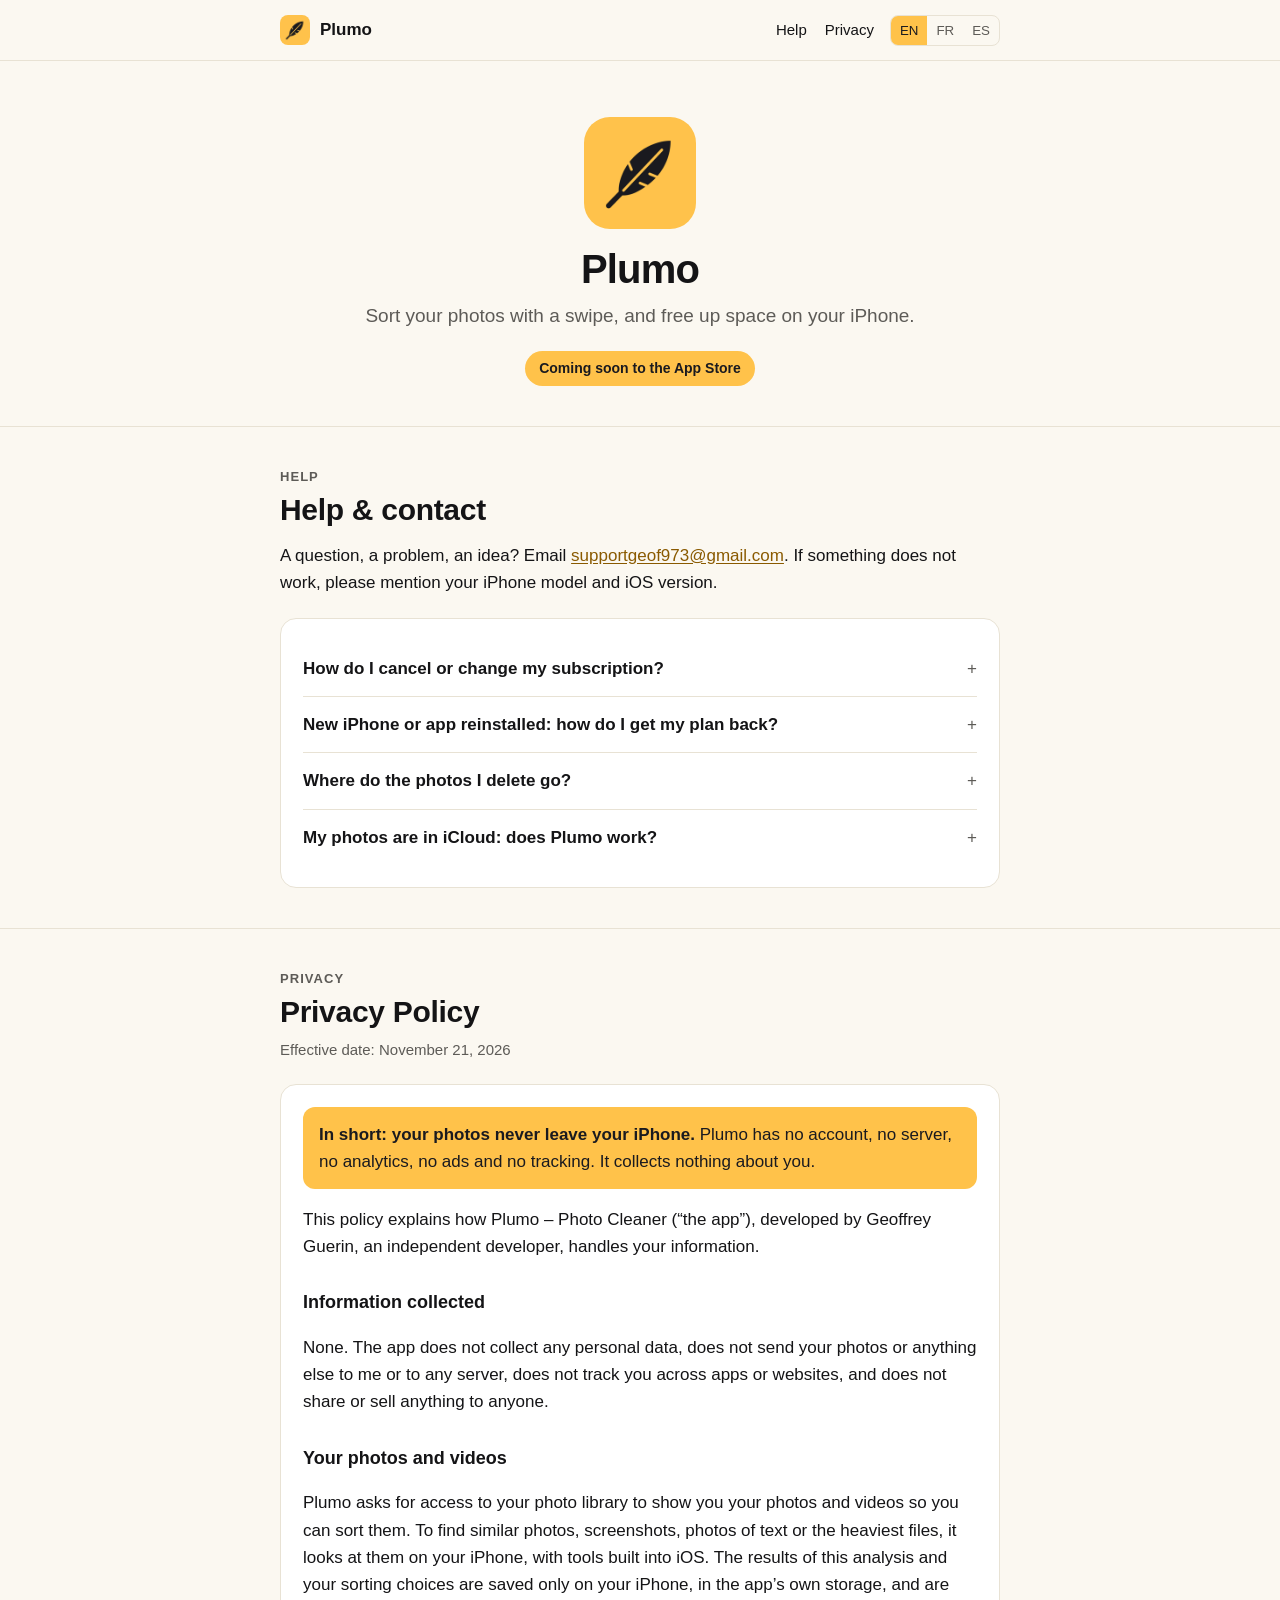
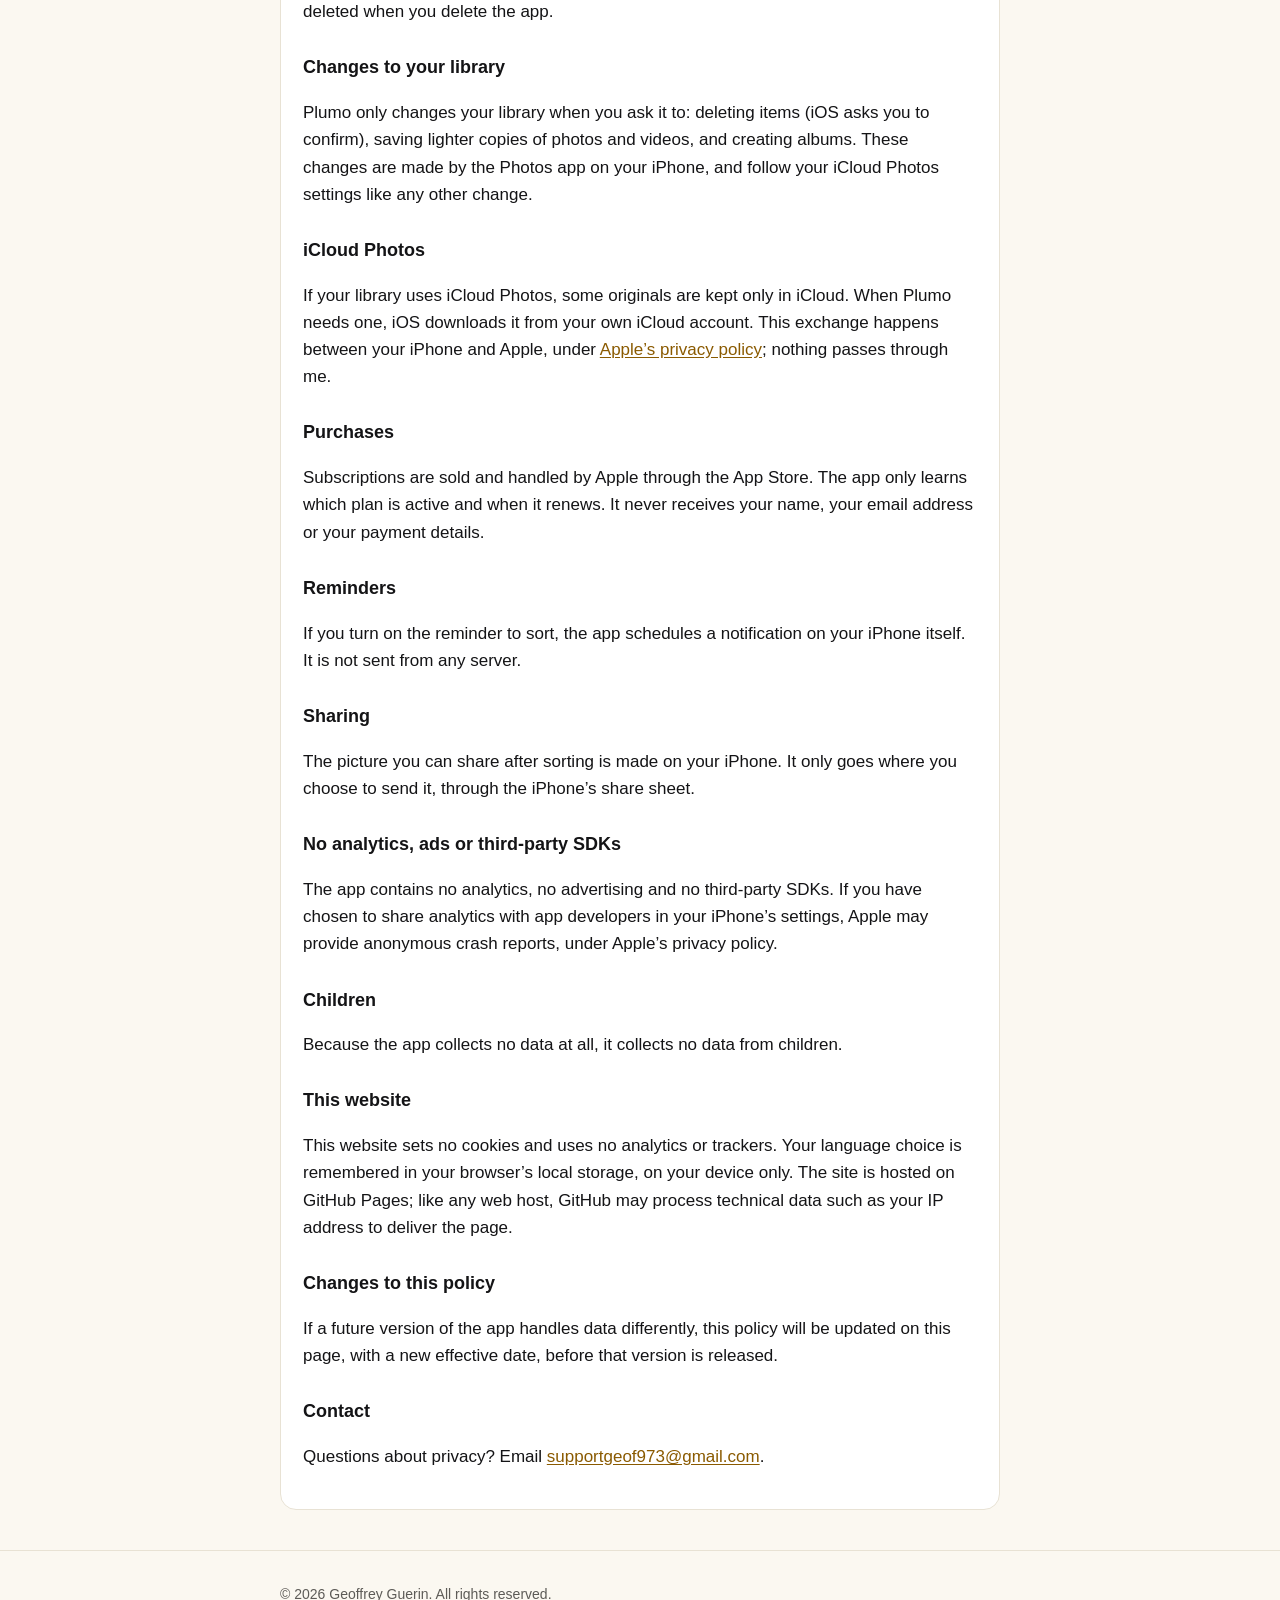
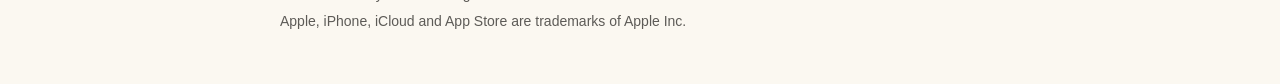
==== index.html @ 25446e4f "Plumo site: help, contact and privacy policy (EN/FR/ES) Co-Authored-By: Claude Opus 5.5 <noreply@ant" ====
<!doctype html>
<html lang="en" data-lang="en">
<head>
  <meta charset="utf-8">
  <meta name="viewport" content="width=device-width, initial-scale=1, viewport-fit=cover">
  <script>
    /* Pick the language before first paint: ?lang= > saved choice > browser language. */
    (function () {
      var d = document.documentElement, l = null, ok = { en: 1, fr: 1, es: 1 };
      try { l = new URLSearchParams(location.search).get('lang'); } catch (e) {}
      if (!ok[l]) { try { l = localStorage.getItem('plumo-lang'); } catch (e) {} }
      if (!ok[l]) {
        var n = ((navigator.languages && navigator.languages[0]) || navigator.language || 'en').toLowerCase().slice(0, 2);
        l = ok[n] ? n : 'en';
      }
      d.setAttribute('data-lang', l);
      d.lang = l;
    })();
  </script>
  <title>Plumo – Photo Cleaner</title>
  <meta name="description" content="Sort your photos with a swipe and free up space on your iPhone. Help, contact and privacy policy for Plumo.">
  <meta name="color-scheme" content="light dark">
  <meta name="theme-color" content="#fbf8f1" media="(prefers-color-scheme: light)">
  <meta name="theme-color" content="#141416" media="(prefers-color-scheme: dark)">
  <link rel="canonical" href="https://geofffreyyy.github.io/plumo-site/">

  <meta property="og:type" content="website">
  <meta property="og:site_name" content="Plumo – Photo Cleaner">
  <meta property="og:title" content="Plumo – Photo Cleaner">
  <meta property="og:description" content="Sort your photos with a swipe and free up space on your iPhone.">
  <meta property="og:url" content="https://geofffreyyy.github.io/plumo-site/">
  <meta property="og:image" content="https://geofffreyyy.github.io/plumo-site/assets/icon-512.png">
  <meta property="og:image:width" content="512">
  <meta property="og:image:height" content="512">
  <meta property="og:image:alt" content="Plumo app icon">
  <meta name="twitter:card" content="summary">

  <link rel="icon" type="image/png" sizes="32x32" href="assets/favicon-32.png">
  <link rel="icon" type="image/png" sizes="64x64" href="assets/favicon-64.png">
  <link rel="apple-touch-icon" href="assets/apple-touch-icon.png">

  <style>
    :root {
      --bg: #fbf8f1;
      --card: #ffffff;
      --ink: #141416;
      --muted: #5d5b57;
      --line: #e8e2d4;
      --accent: #ffc24a;
      --on-accent: #1a1a1f;
      --link: #8a5a00;
      color-scheme: light;
    }
    @media (prefers-color-scheme: dark) {
      :root {
        --bg: #141416;
        --card: #1e1e21;
        --ink: #f3f1ec;
        --muted: #a9a69f;
        --line: #2e2e32;
        --link: #ffc24a;
        color-scheme: dark;
      }
    }

    /* Only the chosen language is shown. */
    html[data-lang="en"] body [lang]:not([lang="en"]),
    html[data-lang="fr"] body [lang]:not([lang="fr"]),
    html[data-lang="es"] body [lang]:not([lang="es"]) { display: none !important; }

    * { box-sizing: border-box; }
    html { scroll-behavior: smooth; -webkit-text-size-adjust: 100%; }
    @media (prefers-reduced-motion: reduce) { html { scroll-behavior: auto; } }
    body {
      margin: 0;
      background: var(--bg);
      color: var(--ink);
      font: 17px/1.6 -apple-system, BlinkMacSystemFont, "SF Pro Text", "Helvetica Neue", Arial, sans-serif;
    }
    a { color: var(--link); text-underline-offset: 2px; }
    .wrap { max-width: 760px; margin: 0 auto; padding: 0 20px; }

    .skip { position: absolute; left: -999px; }
    .skip:focus { left: 16px; top: 12px; background: var(--card); padding: 8px 12px; border-radius: 8px; z-index: 10; }

    header.top { position: sticky; top: 0; z-index: 5; background: var(--bg); border-bottom: 1px solid var(--line); }
    .bar { display: flex; align-items: center; gap: 16px; height: 60px; }
    .brand { display: flex; align-items: center; gap: 10px; font-weight: 700; color: var(--ink); text-decoration: none; }
    .brand img { border-radius: 8px; }
    nav.links { display: flex; gap: 18px; margin-left: auto; }
    nav.links a { color: var(--ink); text-decoration: none; font-size: 15px; }
    nav.links a:hover { text-decoration: underline; }
    .langs { display: flex; border: 1px solid var(--line); border-radius: 8px; overflow: hidden; }
    .langs button {
      font: 600 13px/1 inherit; font-family: inherit; color: var(--muted); background: none;
      border: 0; padding: 7px 9px; cursor: pointer;
    }
    .langs button[aria-pressed="true"] { background: var(--accent); color: var(--on-accent); }
    @media (max-width: 520px) { nav.links { display: none; } .langs { margin-left: auto; } }

    .hero { padding: 56px 0 40px; text-align: center; }
    .hero img { border-radius: 26px; display: block; margin: 0 auto 18px; }
    .hero h1 { font-size: 40px; line-height: 1.1; margin: 0 0 10px; letter-spacing: -0.02em; }
    .hero p { color: var(--muted); font-size: 19px; margin: 0 auto 20px; max-width: 30em; }
    .chip {
      display: inline-block; font-size: 14px; font-weight: 600;
      background: var(--accent); color: var(--on-accent); border-radius: 999px; padding: 6px 14px;
    }

    section { padding: 40px 0; border-top: 1px solid var(--line); scroll-margin-top: 60px; }
    .eyebrow { text-transform: uppercase; letter-spacing: 0.08em; font-size: 13px; font-weight: 700; color: var(--muted); margin: 0 0 4px; }
    h2 { font-size: 30px; line-height: 1.2; margin: 0 0 14px; letter-spacing: -0.01em; }
    h3 { font-size: 18px; margin: 28px 0 6px; }
    .date { color: var(--muted); font-size: 15px; margin: -6px 0 22px; }

    .card { background: var(--card); border: 1px solid var(--line); border-radius: 16px; padding: 22px; }
    .short { background: var(--accent); color: var(--on-accent); border-radius: 12px; padding: 14px 16px; margin-bottom: 8px; }
    .short p { margin: 0; }

    details { border-bottom: 1px solid var(--line); }
    details:last-of-type { border-bottom: 0; }
    summary { cursor: pointer; font-weight: 600; padding: 14px 0; list-style: none; display: flex; gap: 12px; }
    summary::-webkit-details-marker { display: none; }
    summary::after { content: "+"; margin-left: auto; color: var(--muted); font-weight: 400; }
    details[open] summary::after { content: "–"; }
    details > p { margin: 0 0 16px; }
    .contact { margin: 0 0 22px; }

    footer { border-top: 1px solid var(--line); padding: 28px 0 48px; color: var(--muted); font-size: 14px; }
    footer p { margin: 4px 0; }
  </style>
</head>
<body id="top">
  <a class="skip" href="#main"><span lang="en">Skip to content</span><span lang="fr">Aller au contenu</span><span lang="es">Ir al contenido</span></a>

  <header class="top">
    <div class="wrap bar">
      <a class="brand" href="#top"><img src="assets/icon-256.png" alt="" width="30" height="30"><span>Plumo</span></a>
      <nav class="links" aria-label="Sections">
        <a href="#support"><span lang="en">Help</span><span lang="fr">Aide</span><span lang="es">Ayuda</span></a>
        <a href="#privacy"><span lang="en">Privacy</span><span lang="fr">Confidentialité</span><span lang="es">Privacidad</span></a>
      </nav>
      <div class="langs" role="group" aria-label="Language">
        <button type="button" data-set-lang="en" aria-pressed="false">EN</button>
        <button type="button" data-set-lang="fr" aria-pressed="false">FR</button>
        <button type="button" data-set-lang="es" aria-pressed="false">ES</button>
      </div>
    </div>
  </header>

  <main id="main">
    <div class="wrap hero">
      <img src="assets/icon-256.png" alt="" width="112" height="112">
      <h1>Plumo</h1>
      <p lang="en">Sort your photos with a swipe, and free up space on your iPhone.</p>
      <p lang="fr">Triez vos photos d’un geste et faites de la place sur votre iPhone.</p>
      <p lang="es">Ordena tus fotos deslizando y libera espacio en tu iPhone.</p>
      <span class="chip"><span lang="en">Coming soon to the App Store</span><span lang="fr">Bientôt sur l’App Store</span><span lang="es">Próximamente en el App Store</span></span>
    </div>

    <!-- ============ HELP ============ -->
    <section id="support" aria-labelledby="support-title">
      <div class="wrap">
        <p class="eyebrow"><span lang="en">Help</span><span lang="fr">Aide</span><span lang="es">Ayuda</span></p>
        <h2 id="support-title"><span lang="en">Help &amp; contact</span><span lang="fr">Aide et contact</span><span lang="es">Ayuda y contacto</span></h2>
        <p class="contact" lang="en">A question, a problem, an idea? Email <a href="mailto:supportgeof973@gmail.com">supportgeof973@gmail.com</a>. If something does not work, please mention your iPhone model and iOS version.</p>
        <p class="contact" lang="fr">Une question, un problème, une idée&nbsp;? Écrivez à <a href="mailto:supportgeof973@gmail.com">supportgeof973@gmail.com</a>. Si quelque chose ne marche pas, précisez votre modèle d’iPhone et votre version d’iOS.</p>
        <p class="contact" lang="es">¿Una pregunta, un problema, una idea? Escribe a <a href="mailto:supportgeof973@gmail.com">supportgeof973@gmail.com</a>. Si algo no funciona, indica tu modelo de iPhone y tu versión de iOS.</p>

        <div class="card">
          <details>
            <summary><span lang="en">How do I cancel or change my subscription?</span><span lang="fr">Comment résilier ou changer mon abonnement&nbsp;?</span><span lang="es">¿Cómo cancelo o cambio mi suscripción?</span></summary>
            <p lang="en">In Plumo, open Settings › My subscription › Manage my subscription. You can also go to your iPhone’s Settings › your name › Subscriptions. Subscriptions are handled by Apple: cancelling stops the next renewal, and you keep your plan until the end of the period already paid.</p>
            <p lang="fr">Dans Plumo, ouvrez Réglages › Mon abonnement › Gérer mon abonnement. Vous pouvez aussi passer par les Réglages de l’iPhone › votre nom › Abonnements. Les abonnements sont gérés par Apple&nbsp;: résilier arrête le prochain renouvellement, et vous gardez votre formule jusqu’à la fin de la période déjà payée.</p>
            <p lang="es">En Plumo, abre Ajustes › Mi suscripción › Gestionar mi suscripción. También puedes ir a Ajustes del iPhone › tu nombre › Suscripciones. Las suscripciones las gestiona Apple: al cancelar se detiene la próxima renovación y conservas tu plan hasta el final del periodo ya pagado.</p>
          </details>
          <details>
            <summary><span lang="en">New iPhone or app reinstalled: how do I get my plan back?</span><span lang="fr">Nouvel iPhone ou app réinstallée&nbsp;: comment retrouver ma formule&nbsp;?</span><span lang="es">iPhone nuevo o app reinstalada: ¿cómo recupero mi plan?</span></summary>
            <p lang="en">It normally comes back by itself. If it does not, open Settings › See the plans and tap Restore purchases at the bottom of the screen, signed in with the same Apple Account as for the purchase.</p>
            <p lang="fr">Elle revient normalement toute seule. Sinon, ouvrez Réglages › Voir les formules et touchez Restaurer mes achats en bas de l’écran, avec le même compte Apple que pour l’achat.</p>
            <p lang="es">Normalmente vuelve sola. Si no, abre Ajustes › Ver los planes y toca Restaurar mis compras al final de la pantalla, con la misma cuenta de Apple que usaste para la compra.</p>
          </details>
          <details>
            <summary><span lang="en">Where do the photos I delete go?</span><span lang="fr">Où vont les photos que je supprime&nbsp;?</span><span lang="es">¿Adónde van las fotos que elimino?</span></summary>
            <p lang="en">Plumo deletes through the Photos app, and iOS asks you to confirm each time. What you delete stays 30 days in “Recently Deleted” in the Photos app, where you can still recover it. The space is freed once that folder is emptied.</p>
            <p lang="fr">Plumo supprime en passant par l’app Photos, et iOS vous demande de confirmer à chaque fois. Ce que vous supprimez reste 30 jours dans «&nbsp;Supprimés récemment&nbsp;» de l’app Photos, où vous pouvez encore le récupérer. La place est rendue quand ce dossier est vidé.</p>
            <p lang="es">Plumo elimina a través de la app Fotos, e iOS te pide confirmación cada vez. Lo que eliminas permanece 30 días en «Eliminado recientemente» de la app Fotos, donde aún puedes recuperarlo. El espacio se libera cuando se vacía esa carpeta.</p>
          </details>
          <details>
            <summary><span lang="en">My photos are in iCloud: does Plumo work?</span><span lang="fr">Mes photos sont dans iCloud&nbsp;: Plumo fonctionne-t-il&nbsp;?</span><span lang="es">Mis fotos están en iCloud: ¿funciona Plumo?</span></summary>
            <p lang="en">Yes. A photo or video kept only in iCloud is downloaded from your iCloud account when Plumo needs it, for example to show it full size or to save a lighter copy. To also find photos of text among them, turn on Settings › Analyze iCloud photos: Plumo then downloads a preview of each one, on Wi‑Fi.</p>
            <p lang="fr">Oui. Une photo ou une vidéo gardée seulement dans iCloud est téléchargée depuis votre compte iCloud quand Plumo en a besoin, par exemple pour l’afficher en grand ou pour en enregistrer une copie plus légère. Pour trouver aussi les photos de texte parmi elles, activez Réglages › Analyser les photos iCloud&nbsp;: Plumo télécharge alors un aperçu de chacune, en Wi‑Fi.</p>
            <p lang="es">Sí. Una foto o un vídeo guardado solo en iCloud se descarga de tu cuenta de iCloud cuando Plumo lo necesita, por ejemplo para verlo en grande o para guardar una copia más ligera. Para encontrar también las fotos de texto entre ellas, activa Ajustes › Analizar las fotos de iCloud: Plumo descarga entonces una vista previa de cada una, con Wi‑Fi.</p>
          </details>
        </div>
      </div>
    </section>

    <!-- ============ PRIVACY ============ -->
    <section id="privacy" aria-labelledby="privacy-title">
      <div class="wrap">
        <p class="eyebrow"><span lang="en">Privacy</span><span lang="fr">Confidentialité</span><span lang="es">Privacidad</span></p>
        <h2 id="privacy-title"><span lang="en">Privacy Policy</span><span lang="fr">Politique de confidentialité</span><span lang="es">Política de privacidad</span></h2>
        <p class="date"><span lang="en">Effective date: November 21, 2026</span><span lang="fr">En vigueur au 21&nbsp;novembre 2026</span><span lang="es">En vigor desde el 21 de noviembre de 2026</span></p>

        <article class="card">
          <div class="short">
            <p lang="en"><strong>In short: your photos never leave your iPhone.</strong> Plumo has no account, no server, no analytics, no ads and no tracking. It collects nothing about you.</p>
            <p lang="fr"><strong>En bref&nbsp;: vos photos ne quittent jamais votre iPhone.</strong> Plumo n’a ni compte, ni serveur, ni mesure d’audience, ni pub, ni pistage. Il ne collecte rien sur vous.</p>
            <p lang="es"><strong>En resumen: tus fotos nunca salen de tu iPhone.</strong> Plumo no tiene cuenta, ni servidor, ni analíticas, ni anuncios, ni seguimiento. No recopila nada sobre ti.</p>
          </div>

          <p lang="en">This policy explains how Plumo – Photo Cleaner (“the app”), developed by Geoffrey Guerin, an independent developer, handles your information.</p>
          <p lang="fr">Cette politique explique comment Plumo – Photo Cleaner («&nbsp;l’app&nbsp;»), développée par Geoffrey Guerin, développeur indépendant, traite vos informations.</p>
          <p lang="es">Esta política explica cómo Plumo – Photo Cleaner («la app»), desarrollada por Geoffrey Guerin, desarrollador independiente, trata tu información.</p>

          <h3><span lang="en">Information collected</span><span lang="fr">Données collectées</span><span lang="es">Datos recopilados</span></h3>
          <p lang="en">None. The app does not collect any personal data, does not send your photos or anything else to me or to any server, does not track you across apps or websites, and does not share or sell anything to anyone.</p>
          <p lang="fr">Aucune. L’app ne collecte aucune donnée personnelle, n’envoie ni vos photos ni rien d’autre, ni à moi ni à aucun serveur, ne vous suit pas d’une app ou d’un site à l’autre, et ne partage ni ne vend quoi que ce soit à qui que ce soit.</p>
          <p lang="es">Ninguno. La app no recopila ningún dato personal, no envía tus fotos ni nada más, ni a mí ni a ningún servidor, no te sigue de una app o un sitio web a otro, y no comparte ni vende nada a nadie.</p>

          <h3><span lang="en">Your photos and videos</span><span lang="fr">Vos photos et vidéos</span><span lang="es">Tus fotos y vídeos</span></h3>
          <p lang="en">Plumo asks for access to your photo library to show you your photos and videos so you can sort them. To find similar photos, screenshots, photos of text or the heaviest files, it looks at them on your iPhone, with tools built into iOS. The results of this analysis and your sorting choices are saved only on your iPhone, in the app’s own storage, and are deleted when you delete the app.</p>
          <p lang="fr">Plumo demande l’accès à votre photothèque pour vous montrer vos photos et vidéos et vous laisser les trier. Pour trouver les photos similaires, les captures d’écran, les photos de texte ou les fichiers les plus lourds, il les examine sur votre iPhone, avec des outils intégrés à iOS. Les résultats de cette analyse et vos choix de tri sont enregistrés uniquement sur votre iPhone, dans le stockage propre à l’app, et sont effacés quand vous supprimez l’app.</p>
          <p lang="es">Plumo pide acceso a tu fototeca para mostrarte tus fotos y vídeos y que puedas ordenarlos. Para encontrar fotos parecidas, capturas de pantalla, fotos de texto o los archivos más pesados, las examina en tu iPhone, con herramientas integradas en iOS. Los resultados de este análisis y tus decisiones de orden se guardan solo en tu iPhone, en el almacenamiento propio de la app, y se borran cuando eliminas la app.</p>

          <h3><span lang="en">Changes to your library</span><span lang="fr">Modifications de votre photothèque</span><span lang="es">Cambios en tu fototeca</span></h3>
          <p lang="en">Plumo only changes your library when you ask it to: deleting items (iOS asks you to confirm), saving lighter copies of photos and videos, and creating albums. These changes are made by the Photos app on your iPhone, and follow your iCloud Photos settings like any other change.</p>
          <p lang="fr">Plumo ne modifie votre photothèque que lorsque vous le lui demandez&nbsp;: supprimer des éléments (iOS vous demande de confirmer), enregistrer des copies plus légères de photos et de vidéos, créer des albums. Ces modifications sont faites par l’app Photos de votre iPhone et suivent vos réglages Photos iCloud, comme toute autre modification.</p>
          <p lang="es">Plumo solo cambia tu fototeca cuando se lo pides: eliminar elementos (iOS te pide confirmación), guardar copias más ligeras de fotos y vídeos, y crear álbumes. Estos cambios los hace la app Fotos de tu iPhone y siguen tus ajustes de Fotos en iCloud, como cualquier otro cambio.</p>

          <h3><span lang="en">iCloud Photos</span><span lang="fr">Photos iCloud</span><span lang="es">Fotos en iCloud</span></h3>
          <p lang="en">If your library uses iCloud Photos, some originals are kept only in iCloud. When Plumo needs one, iOS downloads it from your own iCloud account. This exchange happens between your iPhone and Apple, under <a href="https://www.apple.com/legal/privacy/">Apple’s privacy policy</a>; nothing passes through me.</p>
          <p lang="fr">Si votre photothèque utilise Photos iCloud, certains originaux ne sont gardés que dans iCloud. Quand Plumo en a besoin, iOS les télécharge depuis votre propre compte iCloud. Cet échange se fait entre votre iPhone et Apple, selon <a href="https://www.apple.com/fr/legal/privacy/">la politique de confidentialité d’Apple</a>&nbsp;; rien ne passe par moi.</p>
          <p lang="es">Si tu fototeca usa Fotos en iCloud, algunos originales solo se guardan en iCloud. Cuando Plumo los necesita, iOS los descarga de tu propia cuenta de iCloud. Este intercambio se hace entre tu iPhone y Apple, según <a href="https://www.apple.com/es/legal/privacy/">la política de privacidad de Apple</a>; nada pasa por mí.</p>

          <h3><span lang="en">Purchases</span><span lang="fr">Achats</span><span lang="es">Compras</span></h3>
          <p lang="en">Subscriptions are sold and handled by Apple through the App Store. The app only learns which plan is active and when it renews. It never receives your name, your email address or your payment details.</p>
          <p lang="fr">Les abonnements sont vendus et gérés par Apple via l’App Store. L’app sait seulement quelle formule est active et quand elle se renouvelle. Elle ne reçoit jamais votre nom, votre adresse e-mail ni vos moyens de paiement.</p>
          <p lang="es">Las suscripciones las vende y gestiona Apple a través del App Store. La app solo sabe qué plan está activo y cuándo se renueva. Nunca recibe tu nombre, tu correo electrónico ni tus datos de pago.</p>

          <h3><span lang="en">Reminders</span><span lang="fr">Rappels</span><span lang="es">Recordatorios</span></h3>
          <p lang="en">If you turn on the reminder to sort, the app schedules a notification on your iPhone itself. It is not sent from any server.</p>
          <p lang="fr">Si vous activez le rappel pour trier, l’app programme une notification sur votre iPhone lui-même. Elle n’est envoyée par aucun serveur.</p>
          <p lang="es">Si activas el recordatorio para ordenar, la app programa una notificación en tu propio iPhone. No la envía ningún servidor.</p>

          <h3><span lang="en">Sharing</span><span lang="fr">Partage</span><span lang="es">Compartir</span></h3>
          <p lang="en">The picture you can share after sorting is made on your iPhone. It only goes where you choose to send it, through the iPhone’s share sheet.</p>
          <p lang="fr">L’image que vous pouvez partager après un tri est créée sur votre iPhone. Elle ne va que là où vous choisissez de l’envoyer, via le menu de partage de l’iPhone.</p>
          <p lang="es">La imagen que puedes compartir después de ordenar se crea en tu iPhone. Solo va adonde tú decidas enviarla, a través del menú de compartir del iPhone.</p>

          <h3><span lang="en">No analytics, ads or third-party SDKs</span><span lang="fr">Ni mesure d’audience, ni pub, ni SDK tiers</span><span lang="es">Sin analíticas, anuncios ni SDK de terceros</span></h3>
          <p lang="en">The app contains no analytics, no advertising and no third-party SDKs. If you have chosen to share analytics with app developers in your iPhone’s settings, Apple may provide anonymous crash reports, under Apple’s privacy policy.</p>
          <p lang="fr">L’app ne contient aucun outil de mesure d’audience, aucune publicité et aucun SDK tiers. Si vous avez choisi de partager les analyses avec les développeurs dans les réglages de votre iPhone, Apple peut transmettre des rapports de plantage anonymes, selon sa propre politique de confidentialité.</p>
          <p lang="es">La app no contiene analíticas, ni publicidad, ni SDK de terceros. Si has elegido compartir análisis con los desarrolladores en los ajustes de tu iPhone, Apple puede enviar informes de fallos anónimos, según su propia política de privacidad.</p>

          <h3><span lang="en">Children</span><span lang="fr">Enfants</span><span lang="es">Menores</span></h3>
          <p lang="en">Because the app collects no data at all, it collects no data from children.</p>
          <p lang="fr">Comme l’app ne collecte aucune donnée, elle n’en collecte aucune auprès des enfants.</p>
          <p lang="es">Como la app no recopila ningún dato, tampoco recopila datos de menores.</p>

          <h3><span lang="en">This website</span><span lang="fr">Ce site</span><span lang="es">Este sitio web</span></h3>
          <p lang="en">This website sets no cookies and uses no analytics or trackers. Your language choice is remembered in your browser’s local storage, on your device only. The site is hosted on GitHub Pages; like any web host, GitHub may process technical data such as your IP address to deliver the page.</p>
          <p lang="fr">Ce site ne dépose aucun cookie et n’utilise ni mesure d’audience ni traceur. Votre choix de langue est mémorisé dans le stockage local de votre navigateur, sur votre appareil uniquement. Le site est hébergé par GitHub Pages&nbsp;; comme tout hébergeur, GitHub peut traiter des données techniques, comme votre adresse IP, pour afficher la page.</p>
          <p lang="es">Este sitio no instala cookies ni usa analíticas ni rastreadores. Tu elección de idioma se guarda en el almacenamiento local de tu navegador, solo en tu dispositivo. El sitio está alojado en GitHub Pages; como cualquier alojamiento, GitHub puede tratar datos técnicos, como tu dirección IP, para mostrar la página.</p>

          <h3><span lang="en">Changes to this policy</span><span lang="fr">Modifications</span><span lang="es">Cambios</span></h3>
          <p lang="en">If a future version of the app handles data differently, this policy will be updated on this page, with a new effective date, before that version is released.</p>
          <p lang="fr">Si une future version de l’app traite les données autrement, cette politique sera mise à jour sur cette page, avec une nouvelle date d’entrée en vigueur, avant la sortie de cette version.</p>
          <p lang="es">Si una versión futura de la app trata los datos de otra manera, esta política se actualizará en esta página, con una nueva fecha de entrada en vigor, antes de que salga esa versión.</p>

          <h3>Contact</h3>
          <p lang="en">Questions about privacy? Email <a href="mailto:supportgeof973@gmail.com">supportgeof973@gmail.com</a>.</p>
          <p lang="fr">Une question sur la confidentialité&nbsp;? Écrivez à <a href="mailto:supportgeof973@gmail.com">supportgeof973@gmail.com</a>.</p>
          <p lang="es">¿Una pregunta sobre privacidad? Escribe a <a href="mailto:supportgeof973@gmail.com">supportgeof973@gmail.com</a>.</p>
        </article>
      </div>
    </section>
  </main>

  <footer>
    <div class="wrap">
      <p><span lang="en">© 2026 Geoffrey Guerin. All rights reserved.</span><span lang="fr">© 2026 Geoffrey Guerin. Tous droits réservés.</span><span lang="es">© 2026 Geoffrey Guerin. Todos los derechos reservados.</span></p>
      <p><span lang="en">Apple, iPhone, iCloud and App Store are trademarks of Apple Inc.</span><span lang="fr">Apple, iPhone, iCloud et App Store sont des marques d’Apple Inc.</span><span lang="es">Apple, iPhone, iCloud y App Store son marcas de Apple Inc.</span></p>
    </div>
  </footer>

  <script>
    (function () {
      var root = document.documentElement;
      var titles = {
        en: 'Plumo – Photo Cleaner',
        fr: 'Plumo – Trier ses photos',
        es: 'Plumo – Ordenar tus fotos'
      };
      var groupLabels = { en: 'Language', fr: 'Langue', es: 'Idioma' };
      var buttons = document.querySelectorAll('[data-set-lang]');

      function show(lang) {
        root.setAttribute('data-lang', lang);
        root.lang = lang;
        document.title = titles[lang];
        document.querySelector('.langs').setAttribute('aria-label', groupLabels[lang]);
        for (var i = 0; i < buttons.length; i++) {
          buttons[i].setAttribute('aria-pressed', String(buttons[i].getAttribute('data-set-lang') === lang));
        }
      }

      for (var i = 0; i < buttons.length; i++) {
        buttons[i].addEventListener('click', function () {
          var lang = this.getAttribute('data-set-lang');
          try { localStorage.setItem('plumo-lang', lang); } catch (e) {}
          show(lang);
        });
      }
      show(root.getAttribute('data-lang') || 'en');
    })();
  </script>
</body>
</html>
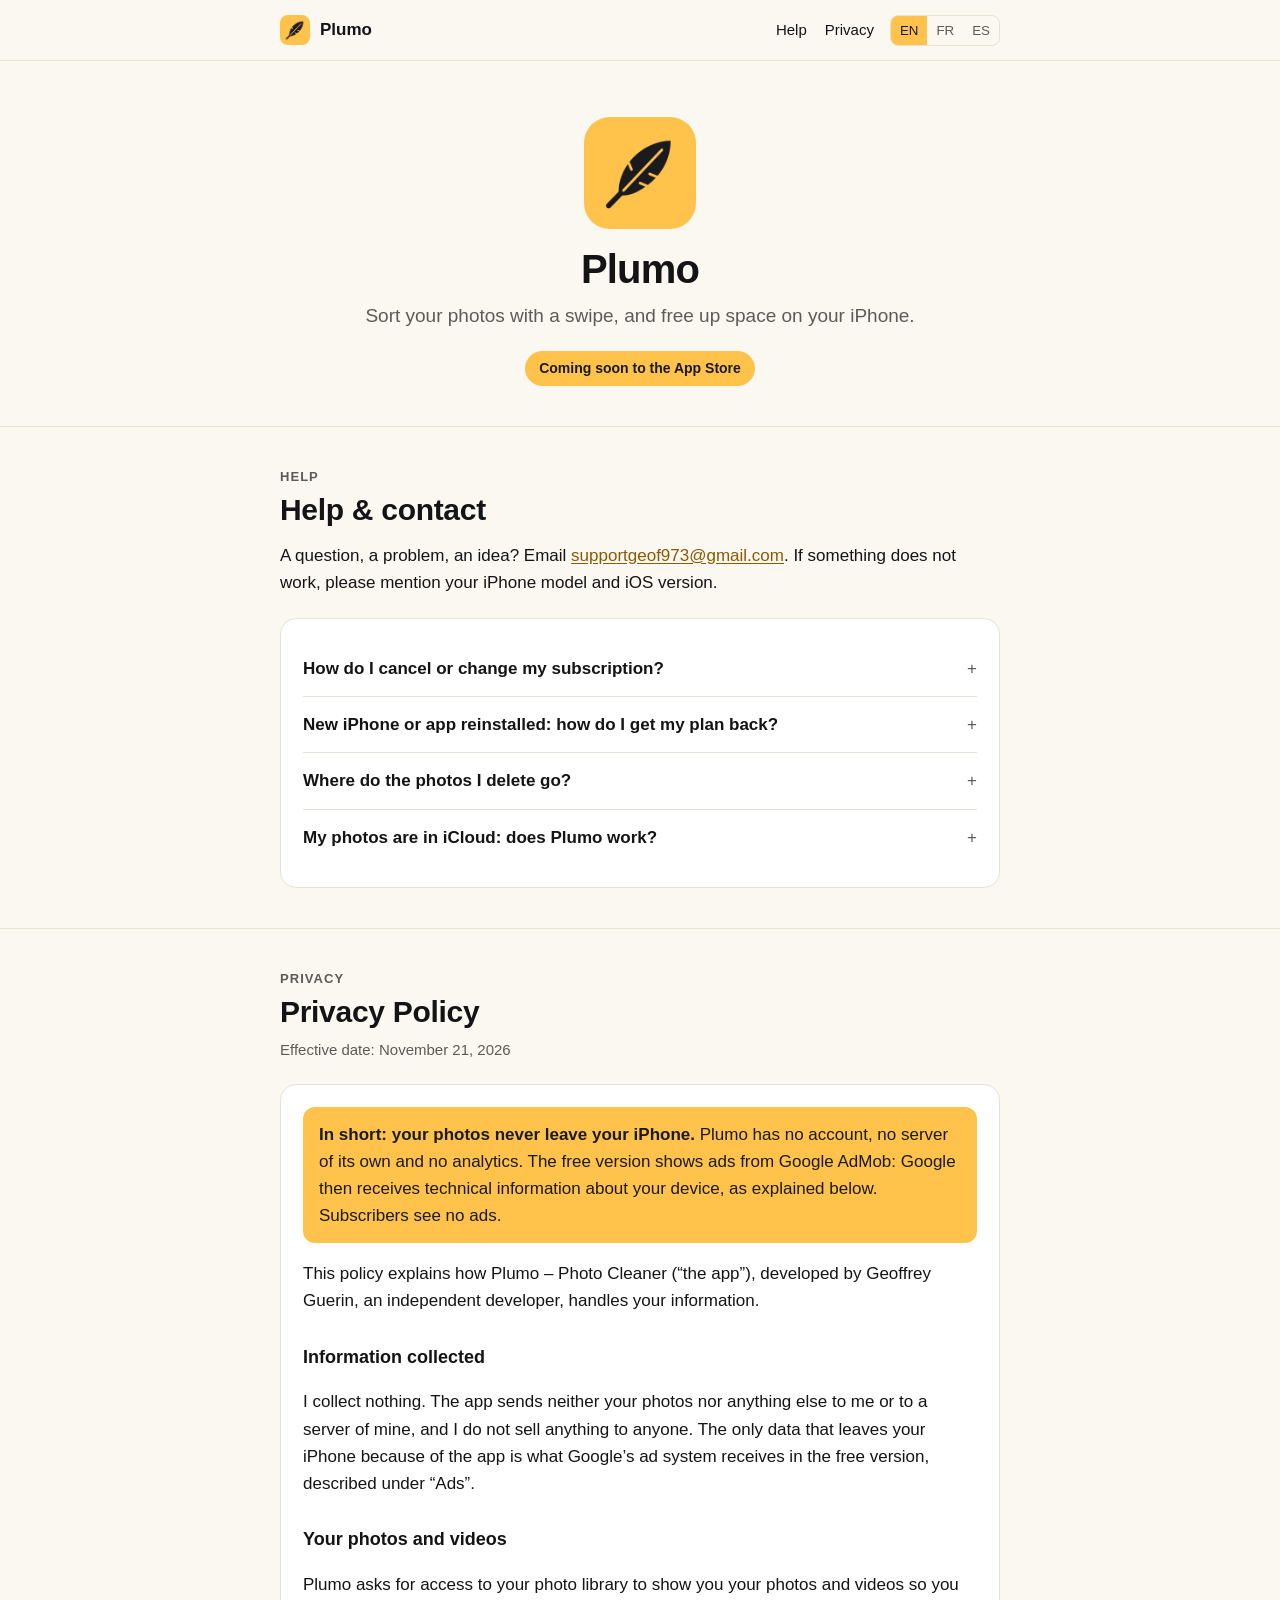
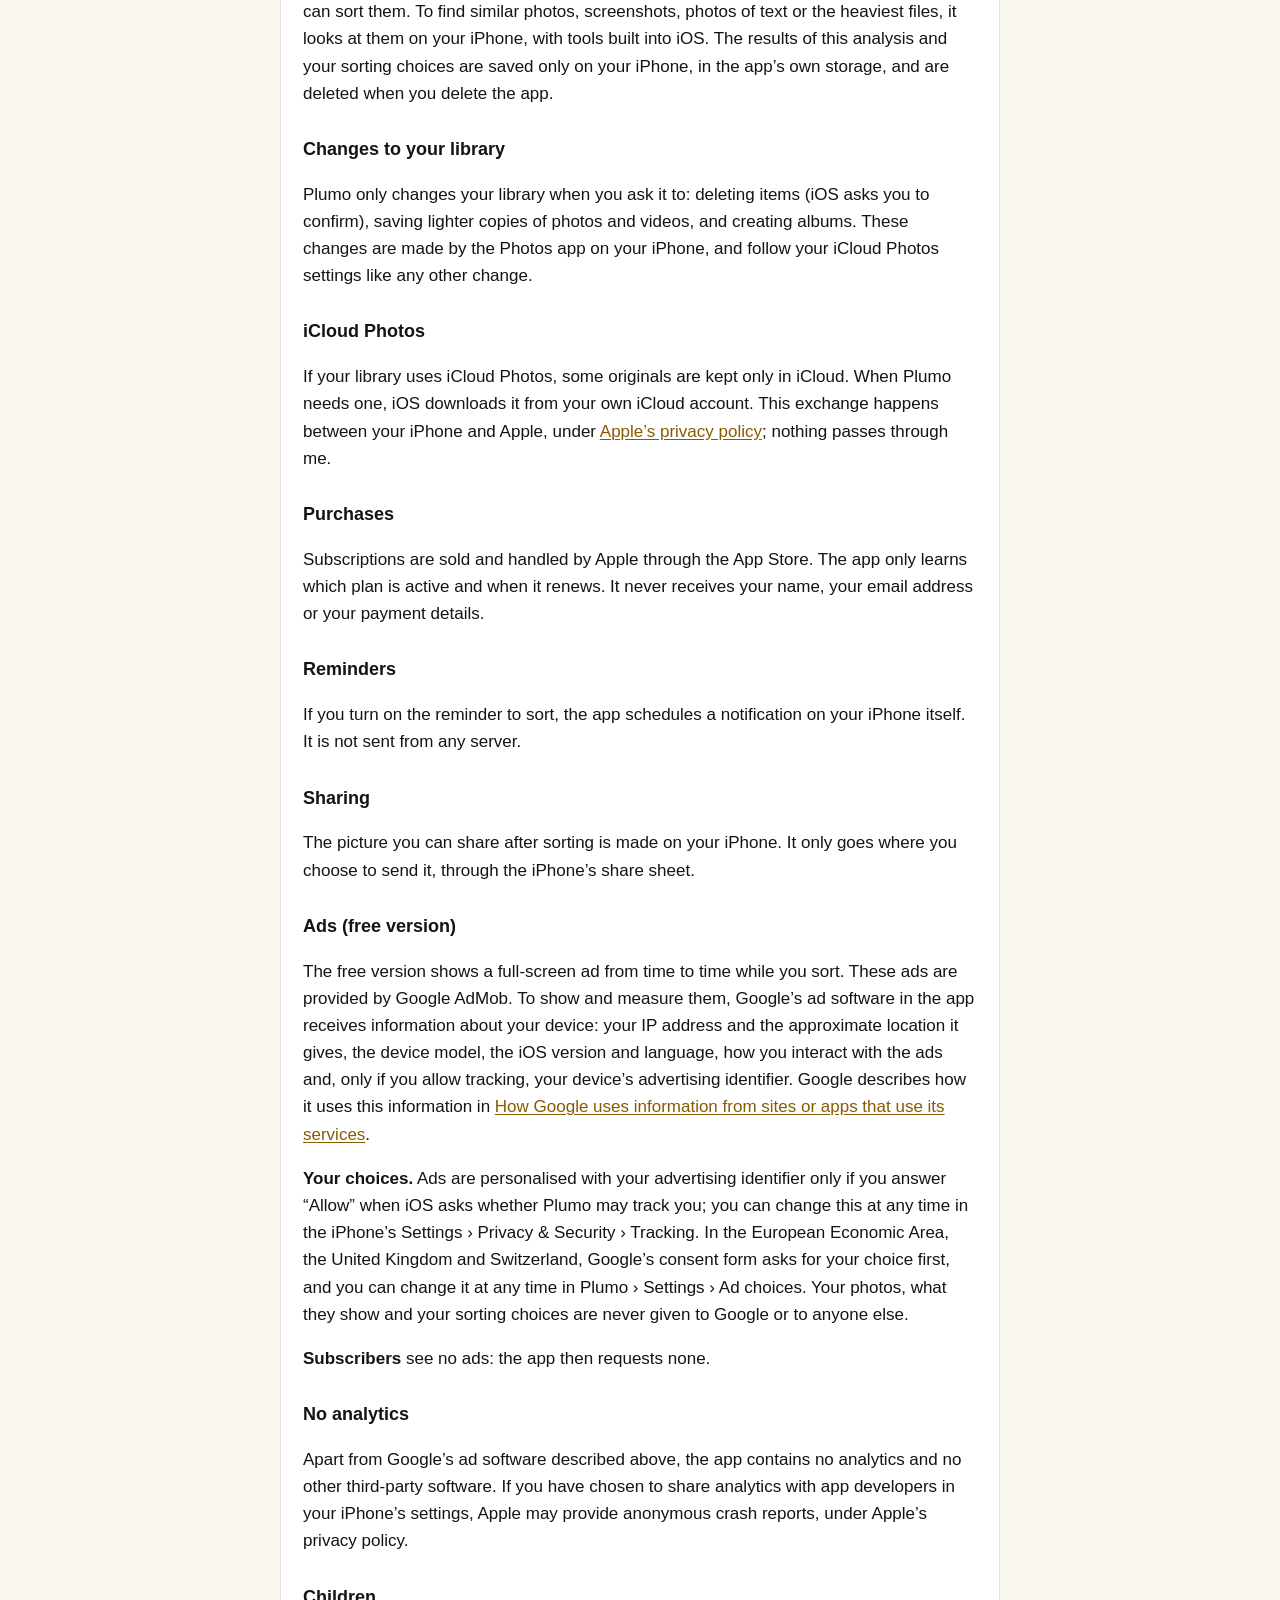
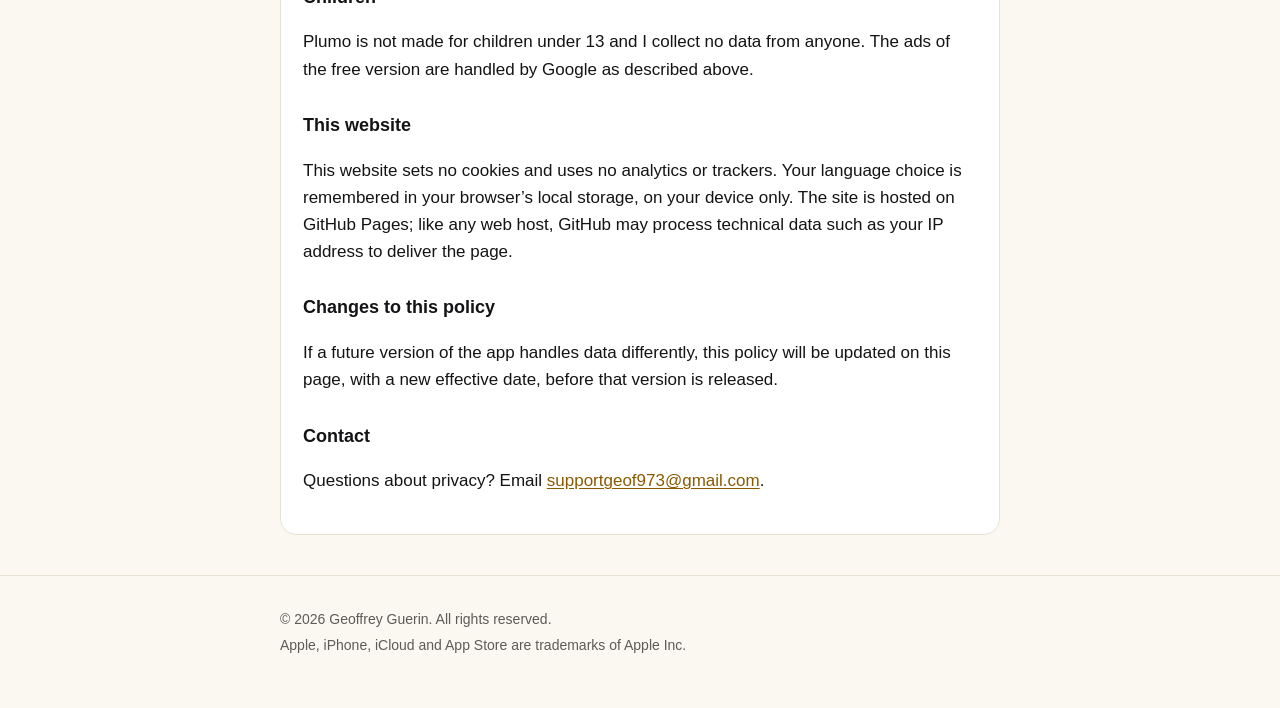
==== commit 8f1d78a4: "Privacy policy: the free version's Google AdMob ads, consent and choices Co-Authored-By: Claude Opus" ====
--- a/index.html
+++ b/index.html
@@ -69,8 +69,11 @@
     html[data-lang="es"] body [lang]:not([lang="es"]) { display: none !important; }
 
     * { box-sizing: border-box; }
-    html { scroll-behavior: smooth; -webkit-text-size-adjust: 100%; }
-    @media (prefers-reduced-motion: reduce) { html { scroll-behavior: auto; } }
+    html { -webkit-text-size-adjust: 100%; }
+    /* Smooth only once the page is open: a link from the app (…#privacy)
+       lands on its section at once. */
+    html.ready { scroll-behavior: smooth; }
+    @media (prefers-reduced-motion: reduce) { html.ready { scroll-behavior: auto; } }
     body {
       margin: 0;
       background: var(--bg);
@@ -205,9 +208,9 @@
 
         <article class="card">
           <div class="short">
-            <p lang="en"><strong>In short: your photos never leave your iPhone.</strong> Plumo has no account, no server, no analytics, no ads and no tracking. It collects nothing about you.</p>
-            <p lang="fr"><strong>En bref&nbsp;: vos photos ne quittent jamais votre iPhone.</strong> Plumo n’a ni compte, ni serveur, ni mesure d’audience, ni pub, ni pistage. Il ne collecte rien sur vous.</p>
-            <p lang="es"><strong>En resumen: tus fotos nunca salen de tu iPhone.</strong> Plumo no tiene cuenta, ni servidor, ni analíticas, ni anuncios, ni seguimiento. No recopila nada sobre ti.</p>
+            <p lang="en"><strong>In short: your photos never leave your iPhone.</strong> Plumo has no account, no server of its own and no analytics. The free version shows ads from Google AdMob: Google then receives technical information about your device, as explained below. Subscribers see no ads.</p>
+            <p lang="fr"><strong>En bref&nbsp;: vos photos ne quittent jamais votre iPhone.</strong> Plumo n’a ni compte, ni serveur à lui, ni mesure d’audience. La version gratuite affiche des pubs de Google AdMob&nbsp;: Google reçoit alors des informations techniques sur votre appareil, comme expliqué plus bas. Les abonnés n’ont aucune pub.</p>
+            <p lang="es"><strong>En resumen: tus fotos nunca salen de tu iPhone.</strong> Plumo no tiene cuenta, ni servidor propio, ni analíticas. La versión gratuita muestra anuncios de Google AdMob: Google recibe entonces información técnica sobre tu dispositivo, como se explica más abajo. Los suscriptores no ven anuncios.</p>
           </div>
 
           <p lang="en">This policy explains how Plumo – Photo Cleaner (“the app”), developed by Geoffrey Guerin, an independent developer, handles your information.</p>
@@ -215,9 +218,9 @@
           <p lang="es">Esta política explica cómo Plumo – Photo Cleaner («la app»), desarrollada por Geoffrey Guerin, desarrollador independiente, trata tu información.</p>
 
           <h3><span lang="en">Information collected</span><span lang="fr">Données collectées</span><span lang="es">Datos recopilados</span></h3>
-          <p lang="en">None. The app does not collect any personal data, does not send your photos or anything else to me or to any server, does not track you across apps or websites, and does not share or sell anything to anyone.</p>
-          <p lang="fr">Aucune. L’app ne collecte aucune donnée personnelle, n’envoie ni vos photos ni rien d’autre, ni à moi ni à aucun serveur, ne vous suit pas d’une app ou d’un site à l’autre, et ne partage ni ne vend quoi que ce soit à qui que ce soit.</p>
-          <p lang="es">Ninguno. La app no recopila ningún dato personal, no envía tus fotos ni nada más, ni a mí ni a ningún servidor, no te sigue de una app o un sitio web a otro, y no comparte ni vende nada a nadie.</p>
+          <p lang="en">I collect nothing. The app sends neither your photos nor anything else to me or to a server of mine, and I do not sell anything to anyone. The only data that leaves your iPhone because of the app is what Google’s ad system receives in the free version, described under “Ads”.</p>
+          <p lang="fr">Je ne collecte rien. L’app ne m’envoie ni vos photos ni rien d’autre, ni à moi ni à un serveur à moi, et je ne vends rien à personne. Les seules données qui quittent votre iPhone à cause de l’app sont celles que reçoit le système publicitaire de Google dans la version gratuite, décrites à la rubrique «&nbsp;Publicités&nbsp;».</p>
+          <p lang="es">No recopilo nada. La app no me envía ni tus fotos ni nada más, ni a mí ni a un servidor mío, y no vendo nada a nadie. Los únicos datos que salen de tu iPhone por la app son los que recibe el sistema publicitario de Google en la versión gratuita, descritos en «Anuncios».</p>
 
           <h3><span lang="en">Your photos and videos</span><span lang="fr">Vos photos et vidéos</span><span lang="es">Tus fotos y vídeos</span></h3>
           <p lang="en">Plumo asks for access to your photo library to show you your photos and videos so you can sort them. To find similar photos, screenshots, photos of text or the heaviest files, it looks at them on your iPhone, with tools built into iOS. The results of this analysis and your sorting choices are saved only on your iPhone, in the app’s own storage, and are deleted when you delete the app.</p>
@@ -249,15 +252,26 @@
           <p lang="fr">L’image que vous pouvez partager après un tri est créée sur votre iPhone. Elle ne va que là où vous choisissez de l’envoyer, via le menu de partage de l’iPhone.</p>
           <p lang="es">La imagen que puedes compartir después de ordenar se crea en tu iPhone. Solo va adonde tú decidas enviarla, a través del menú de compartir del iPhone.</p>
 
-          <h3><span lang="en">No analytics, ads or third-party SDKs</span><span lang="fr">Ni mesure d’audience, ni pub, ni SDK tiers</span><span lang="es">Sin analíticas, anuncios ni SDK de terceros</span></h3>
-          <p lang="en">The app contains no analytics, no advertising and no third-party SDKs. If you have chosen to share analytics with app developers in your iPhone’s settings, Apple may provide anonymous crash reports, under Apple’s privacy policy.</p>
-          <p lang="fr">L’app ne contient aucun outil de mesure d’audience, aucune publicité et aucun SDK tiers. Si vous avez choisi de partager les analyses avec les développeurs dans les réglages de votre iPhone, Apple peut transmettre des rapports de plantage anonymes, selon sa propre politique de confidentialité.</p>
-          <p lang="es">La app no contiene analíticas, ni publicidad, ni SDK de terceros. Si has elegido compartir análisis con los desarrolladores en los ajustes de tu iPhone, Apple puede enviar informes de fallos anónimos, según su propia política de privacidad.</p>
+          <h3 id="ads"><span lang="en">Ads (free version)</span><span lang="fr">Publicités (version gratuite)</span><span lang="es">Anuncios (versión gratuita)</span></h3>
+          <p lang="en">The free version shows a full-screen ad from time to time while you sort. These ads are provided by Google AdMob. To show and measure them, Google’s ad software in the app receives information about your device: your IP address and the approximate location it gives, the device model, the iOS version and language, how you interact with the ads and, only if you allow tracking, your device’s advertising identifier. Google describes how it uses this information in <a href="https://policies.google.com/technologies/partner-sites">How Google uses information from sites or apps that use its services</a>.</p>
+          <p lang="fr">La version gratuite affiche de temps en temps une pub en plein écran pendant le tri. Ces pubs sont fournies par Google AdMob. Pour les afficher et les mesurer, le logiciel publicitaire de Google présent dans l’app reçoit des informations sur votre appareil&nbsp;: votre adresse IP et la localisation approximative qu’elle donne, le modèle d’appareil, la version et la langue d’iOS, vos interactions avec les pubs et, seulement si vous autorisez le suivi, l’identifiant publicitaire de votre appareil. Google explique l’usage qu’il en fait dans <a href="https://policies.google.com/technologies/partner-sites?hl=fr">Comment Google utilise les informations des sites ou applications qui utilisent ses services</a>.</p>
+          <p lang="es">La versión gratuita muestra de vez en cuando un anuncio a pantalla completa mientras ordenas. Estos anuncios los proporciona Google AdMob. Para mostrarlos y medirlos, el software publicitario de Google presente en la app recibe información sobre tu dispositivo: tu dirección IP y la ubicación aproximada que indica, el modelo del dispositivo, la versión y el idioma de iOS, tus interacciones con los anuncios y, solo si permites el seguimiento, el identificador publicitario de tu dispositivo. Google explica cómo usa esta información en <a href="https://policies.google.com/technologies/partner-sites?hl=es">Cómo utiliza Google la información de los sitios web o aplicaciones que usan sus servicios</a>.</p>
+          <p lang="en"><strong>Your choices.</strong> Ads are personalised with your advertising identifier only if you answer “Allow” when iOS asks whether Plumo may track you; you can change this at any time in the iPhone’s Settings › Privacy &amp; Security › Tracking. In the European Economic Area, the United Kingdom and Switzerland, Google’s consent form asks for your choice first, and you can change it at any time in Plumo › Settings › Ad choices. Your photos, what they show and your sorting choices are never given to Google or to anyone else.</p>
+          <p lang="fr"><strong>Vos choix.</strong> Les pubs ne sont personnalisées avec votre identifiant publicitaire que si vous répondez «&nbsp;Autoriser&nbsp;» quand iOS demande si Plumo peut vous suivre&nbsp;; vous pouvez changer d’avis à tout moment dans Réglages › Confidentialité et sécurité › Suivi. Dans l’Espace économique européen, au Royaume-Uni et en Suisse, le formulaire de consentement de Google vous demande d’abord votre choix, que vous pouvez modifier à tout moment dans Plumo › Réglages › Choix pour les pubs. Vos photos, ce qu’elles montrent et vos choix de tri ne sont jamais transmis à Google ni à personne.</p>
+          <p lang="es"><strong>Tus opciones.</strong> Los anuncios solo se personalizan con tu identificador publicitario si respondes «Permitir» cuando iOS pregunta si Plumo puede rastrearte; puedes cambiarlo cuando quieras en Ajustes › Privacidad y seguridad › Rastreo. En el Espacio Económico Europeo, el Reino Unido y Suiza, el formulario de consentimiento de Google te pide primero tu elección, que puedes cambiar cuando quieras en Plumo › Ajustes › Opciones de anuncios. Tus fotos, lo que muestran y tus decisiones de orden nunca se entregan a Google ni a nadie.</p>
+          <p lang="en"><strong>Subscribers</strong> see no ads: the app then requests none.</p>
+          <p lang="fr"><strong>Les abonnés</strong> n’ont aucune pub&nbsp;: l’app n’en demande alors aucune.</p>
+          <p lang="es"><strong>Los suscriptores</strong> no ven anuncios: la app no solicita ninguno.</p>
+
+          <h3><span lang="en">No analytics</span><span lang="fr">Pas de mesure d’audience</span><span lang="es">Sin analíticas</span></h3>
+          <p lang="en">Apart from Google’s ad software described above, the app contains no analytics and no other third-party software. If you have chosen to share analytics with app developers in your iPhone’s settings, Apple may provide anonymous crash reports, under Apple’s privacy policy.</p>
+          <p lang="fr">En dehors du logiciel publicitaire de Google décrit plus haut, l’app ne contient aucun outil de mesure d’audience ni aucun autre logiciel tiers. Si vous avez choisi de partager les analyses avec les développeurs dans les réglages de votre iPhone, Apple peut transmettre des rapports de plantage anonymes, selon sa propre politique de confidentialité.</p>
+          <p lang="es">Aparte del software publicitario de Google descrito arriba, la app no contiene analíticas ni ningún otro software de terceros. Si has elegido compartir análisis con los desarrolladores en los ajustes de tu iPhone, Apple puede enviar informes de fallos anónimos, según su propia política de privacidad.</p>
 
           <h3><span lang="en">Children</span><span lang="fr">Enfants</span><span lang="es">Menores</span></h3>
-          <p lang="en">Because the app collects no data at all, it collects no data from children.</p>
-          <p lang="fr">Comme l’app ne collecte aucune donnée, elle n’en collecte aucune auprès des enfants.</p>
-          <p lang="es">Como la app no recopila ningún dato, tampoco recopila datos de menores.</p>
+          <p lang="en">Plumo is not made for children under 13 and I collect no data from anyone. The ads of the free version are handled by Google as described above.</p>
+          <p lang="fr">Plumo n’est pas destinée aux enfants de moins de 13&nbsp;ans et je ne collecte aucune donnée, sur personne. Les pubs de la version gratuite sont gérées par Google comme décrit plus haut.</p>
+          <p lang="es">Plumo no está pensada para menores de 13 años y no recopilo datos de nadie. Los anuncios de la versión gratuita los gestiona Google como se describe arriba.</p>
 
           <h3><span lang="en">This website</span><span lang="fr">Ce site</span><span lang="es">Este sitio web</span></h3>
           <p lang="en">This website sets no cookies and uses no analytics or trackers. Your language choice is remembered in your browser’s local storage, on your device only. The site is hosted on GitHub Pages; like any web host, GitHub may process technical data such as your IP address to deliver the page.</p>
@@ -314,6 +328,9 @@
         });
       }
       show(root.getAttribute('data-lang') || 'en');
+      window.addEventListener('load', function () {
+        setTimeout(function () { root.classList.add('ready'); }, 300);
+      });
     })();
   </script>
 </body>
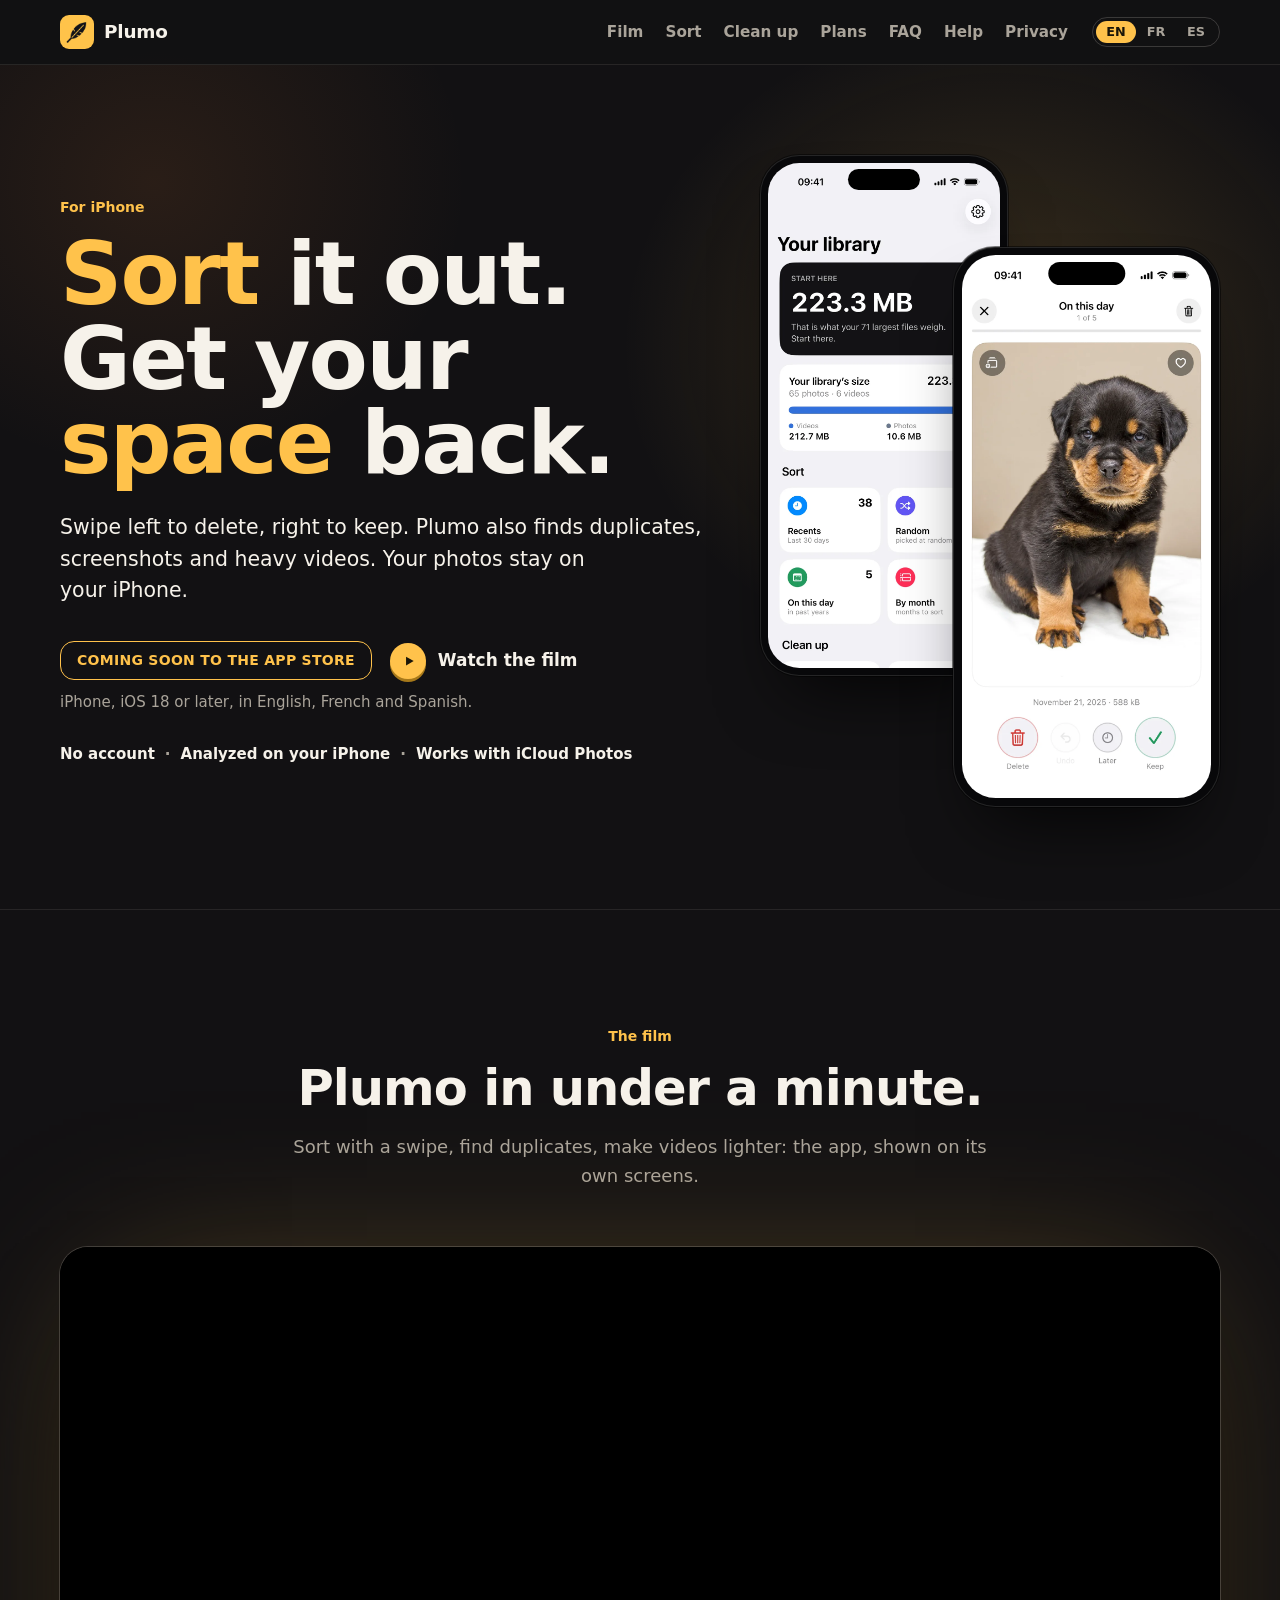
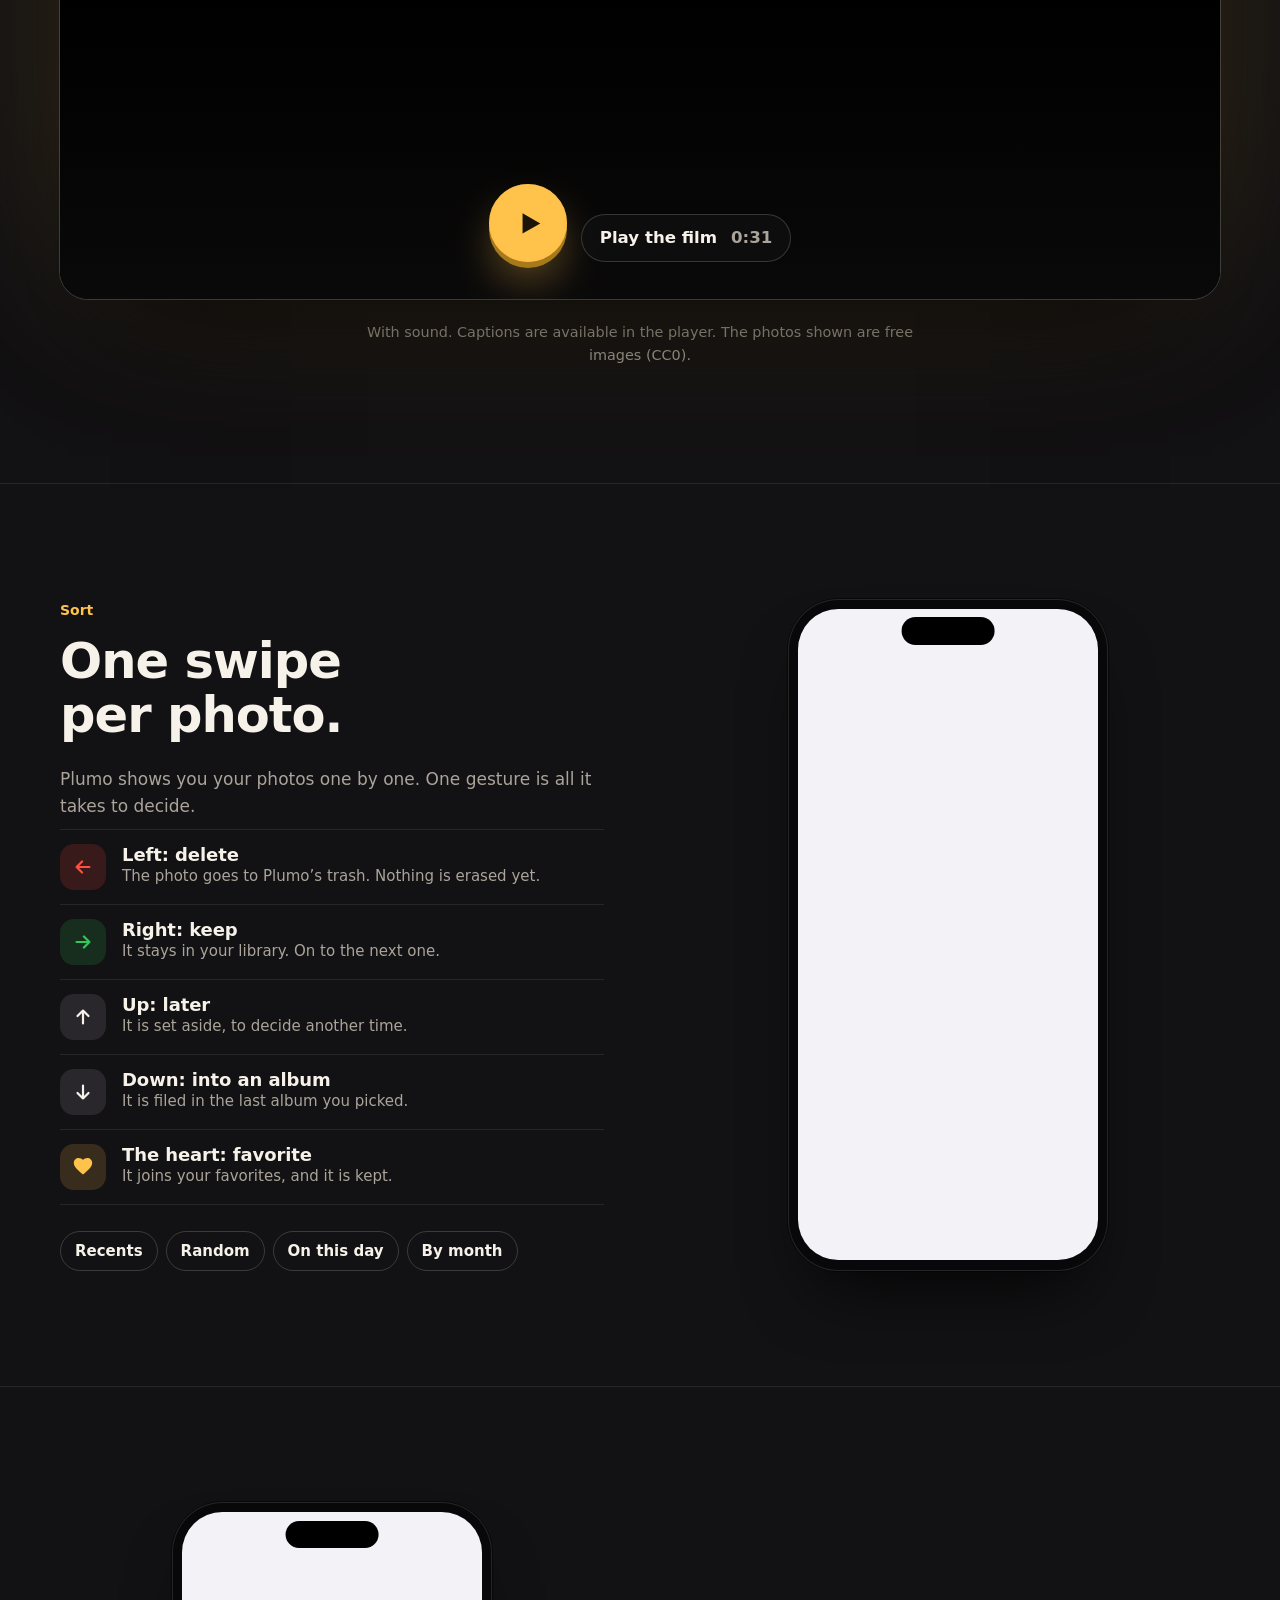
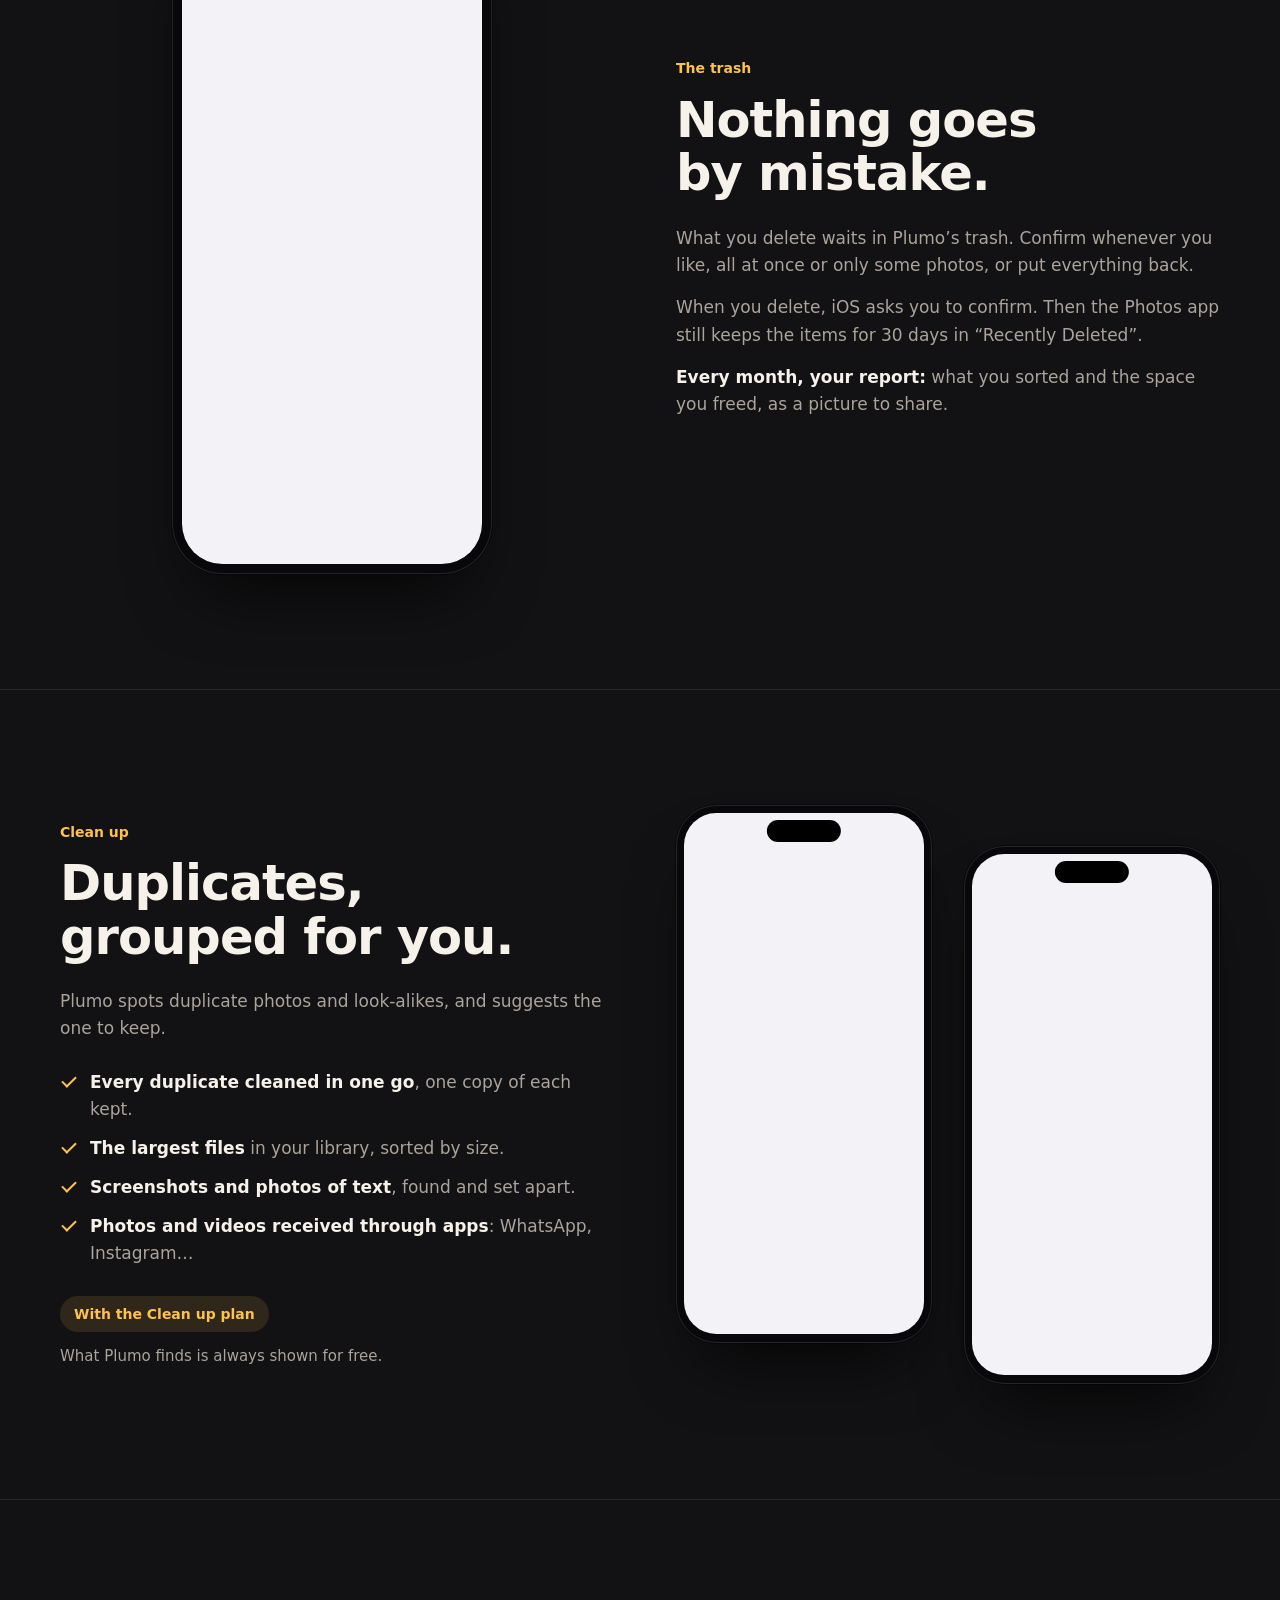
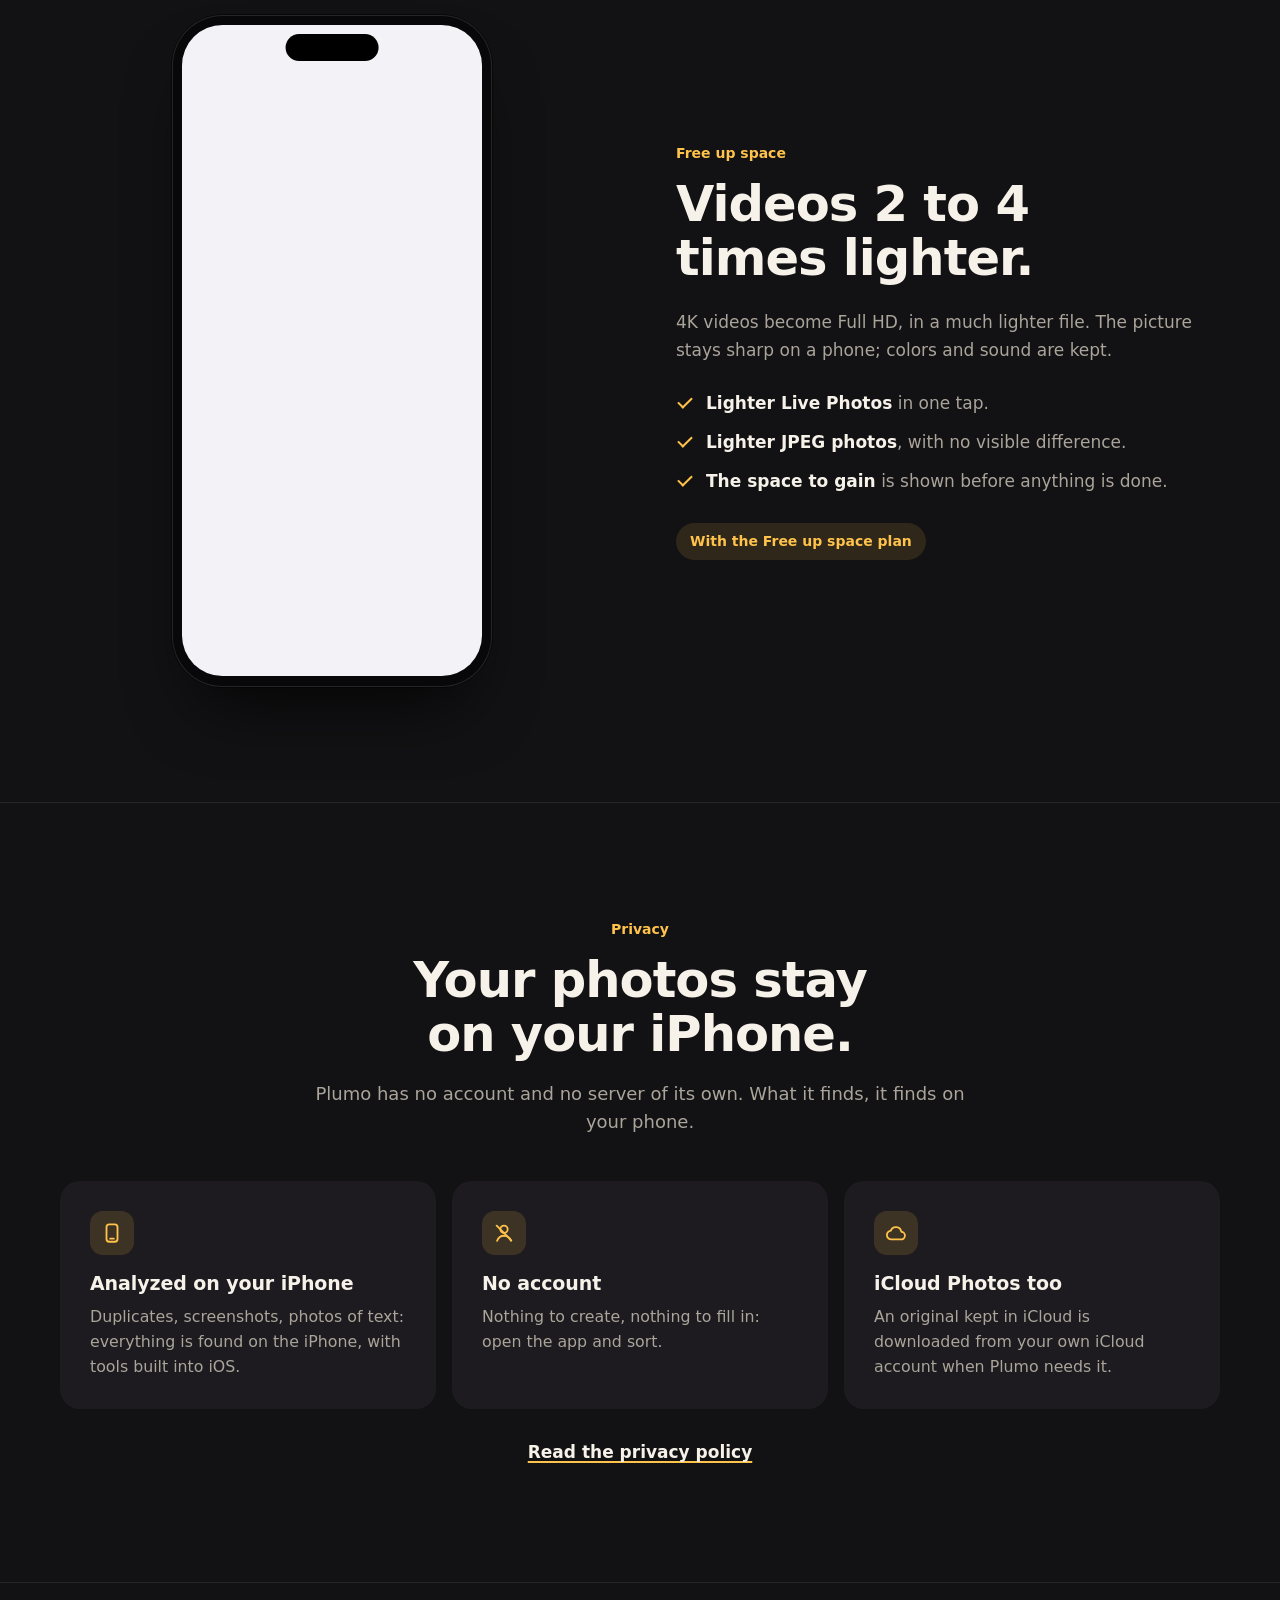
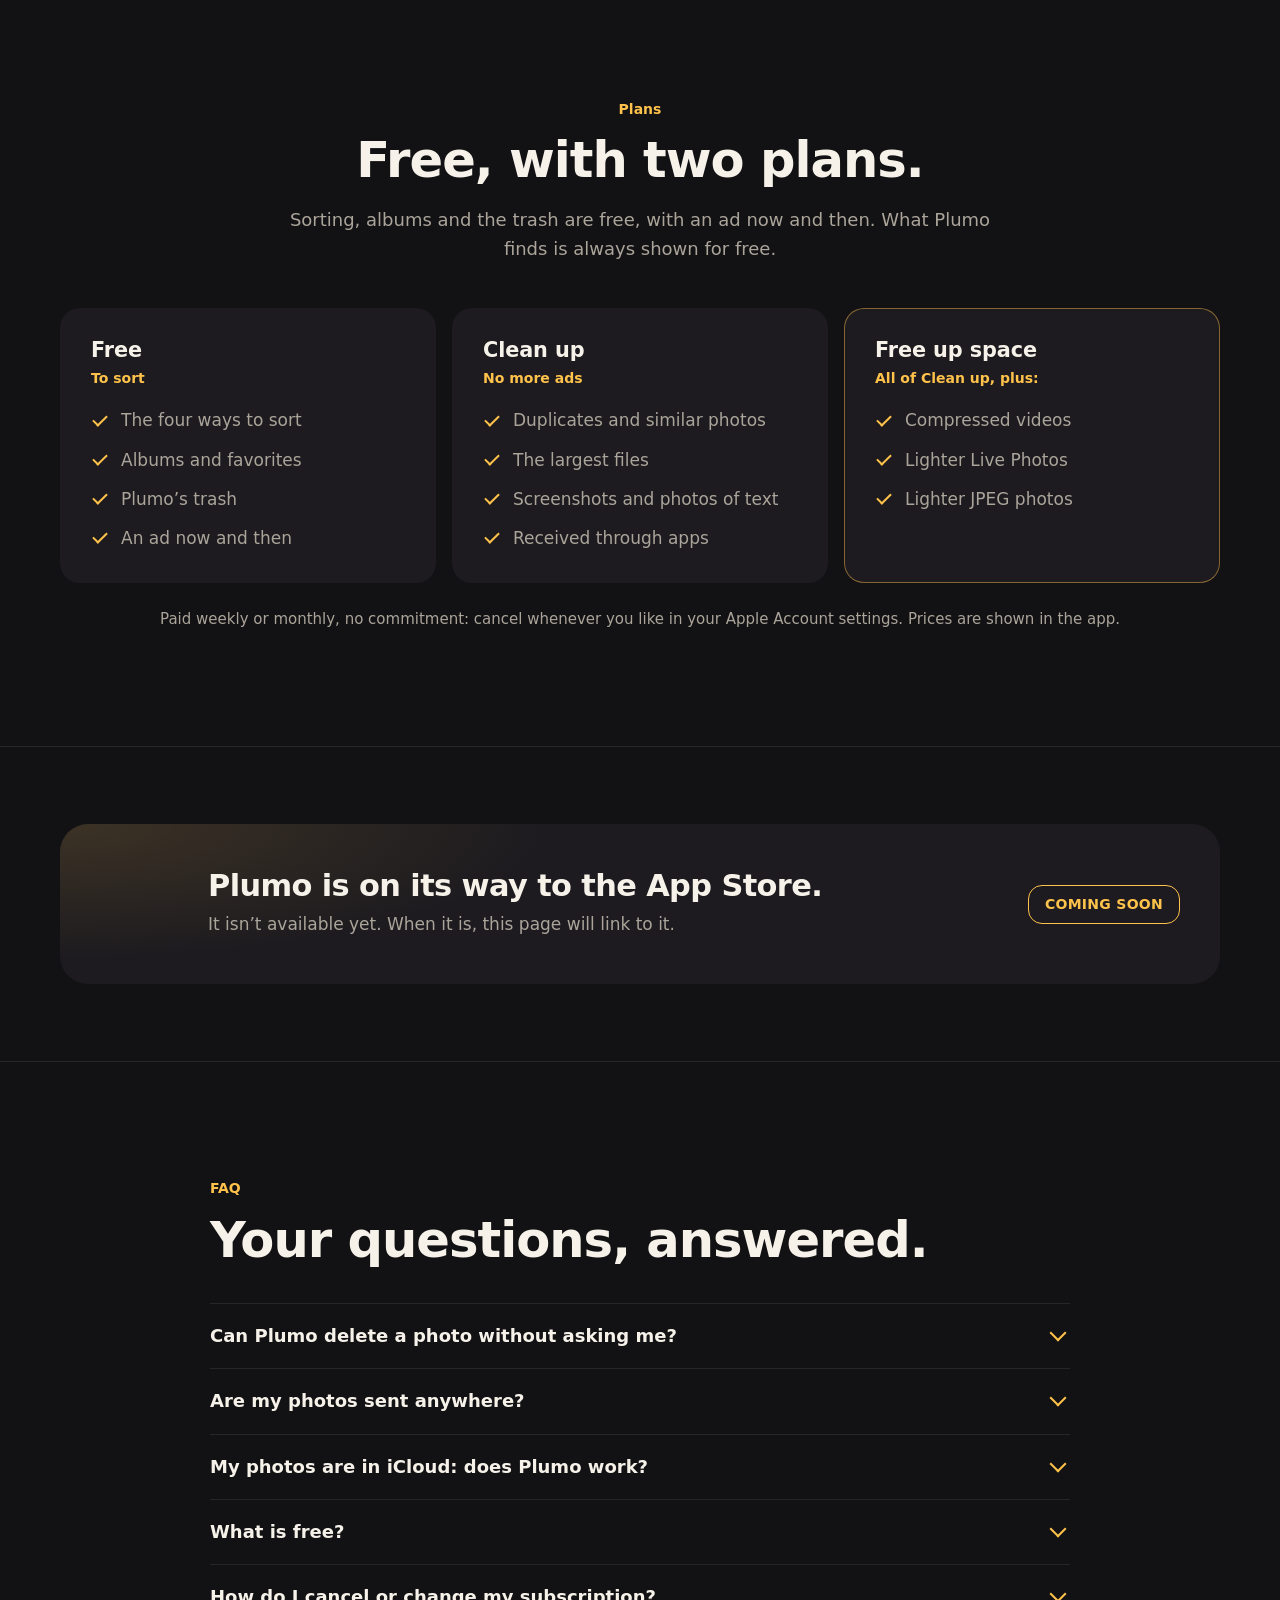
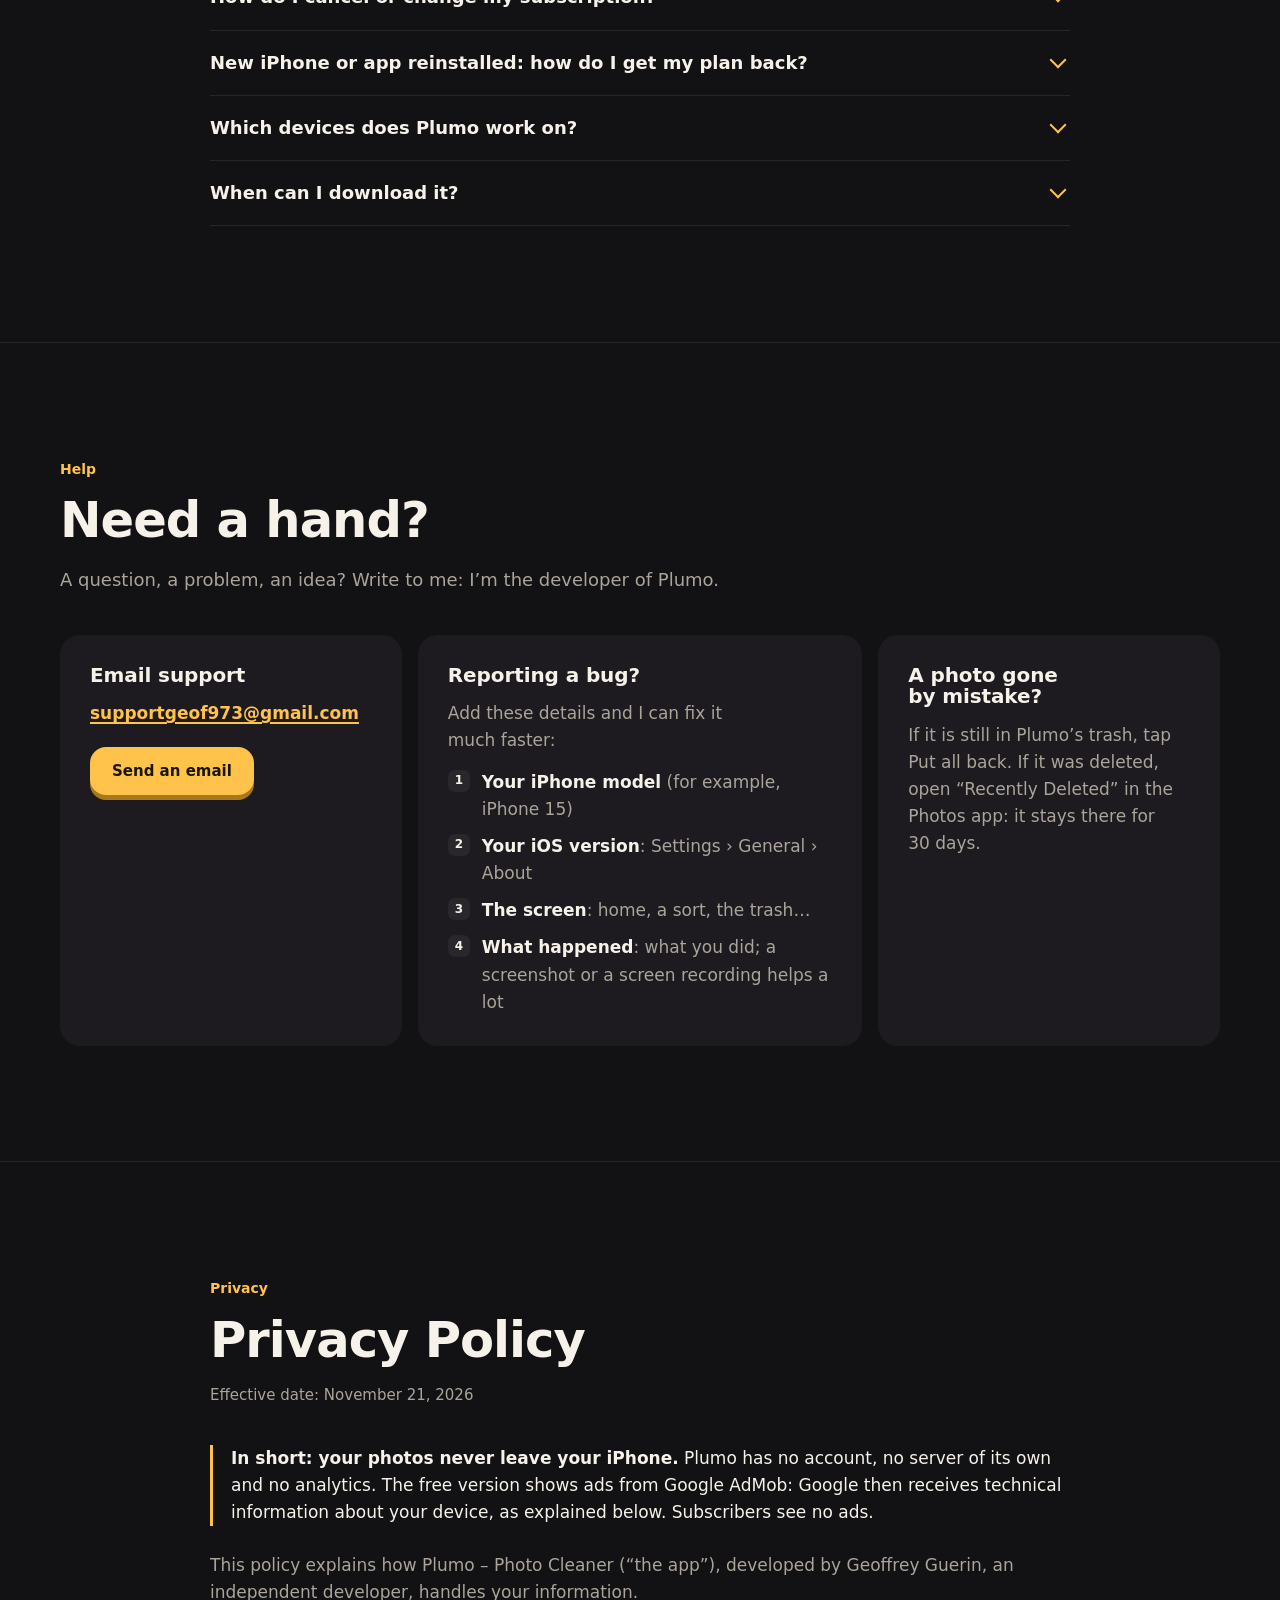
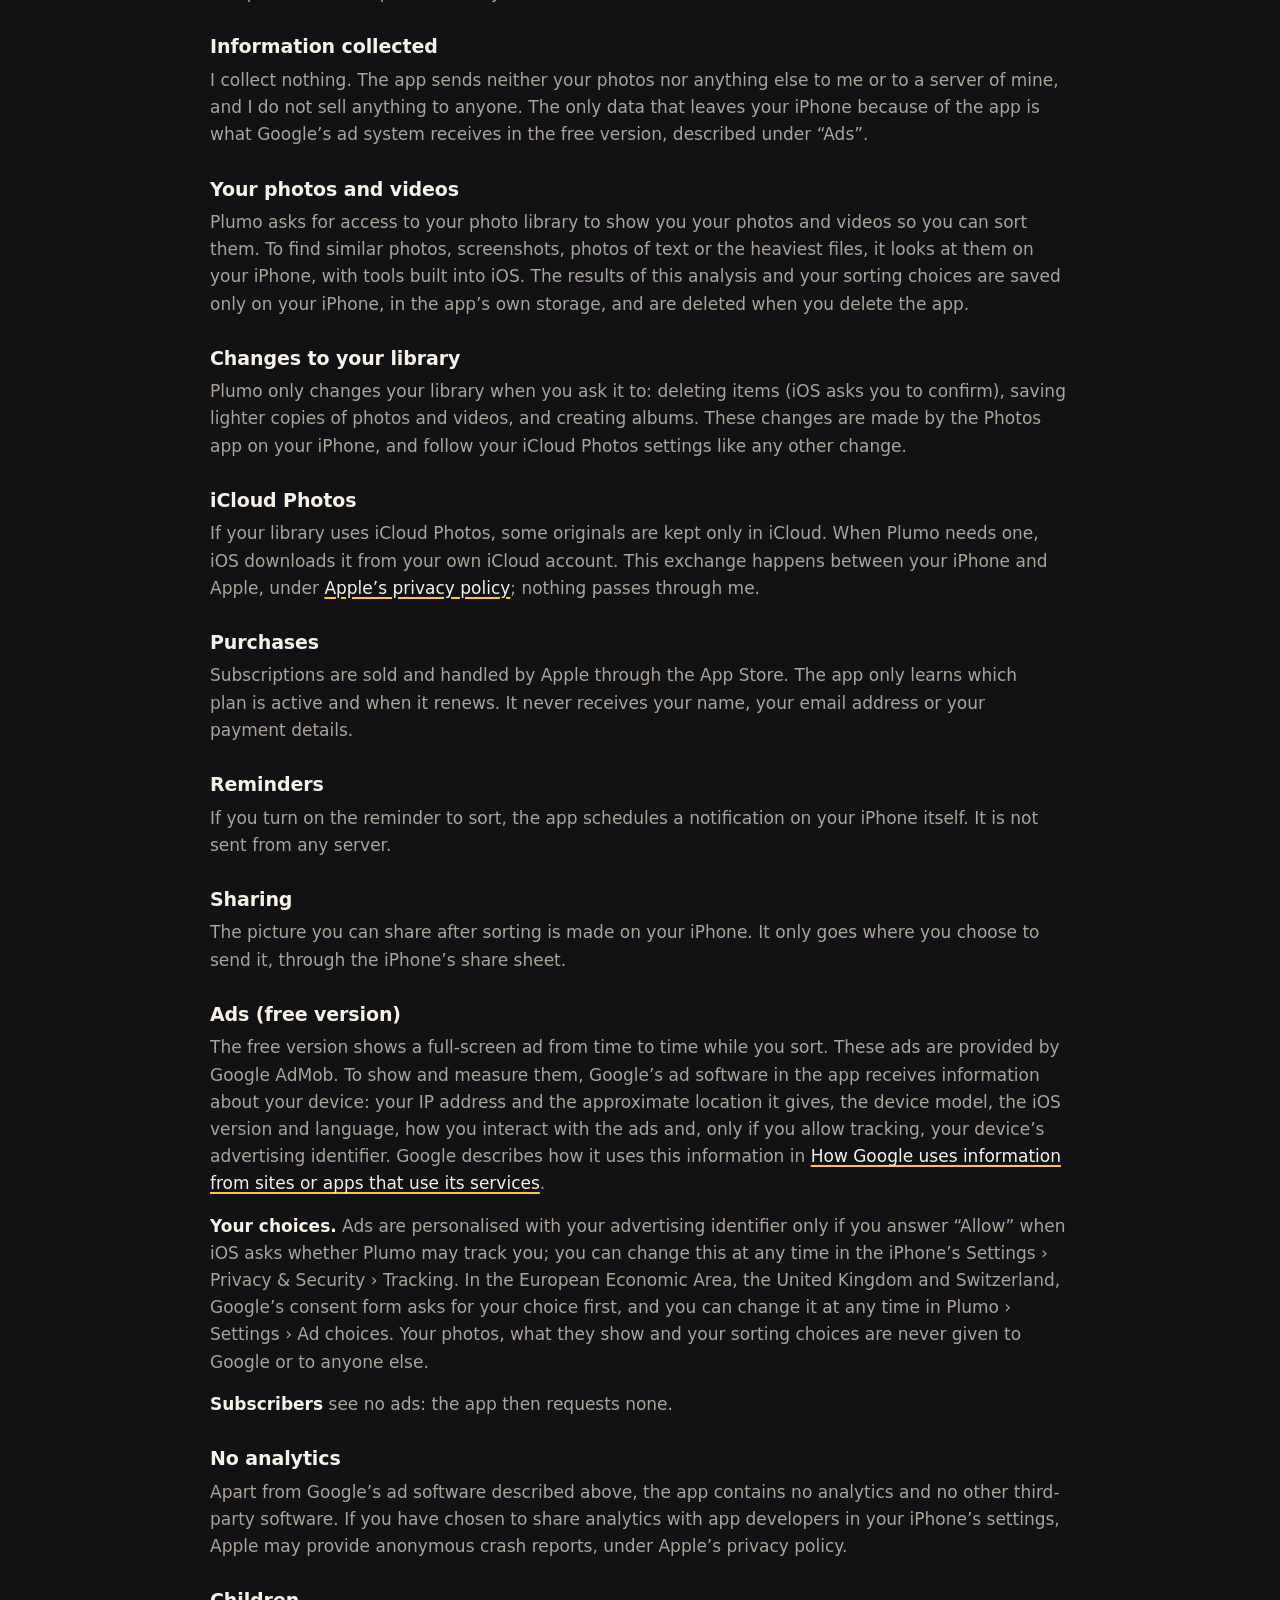
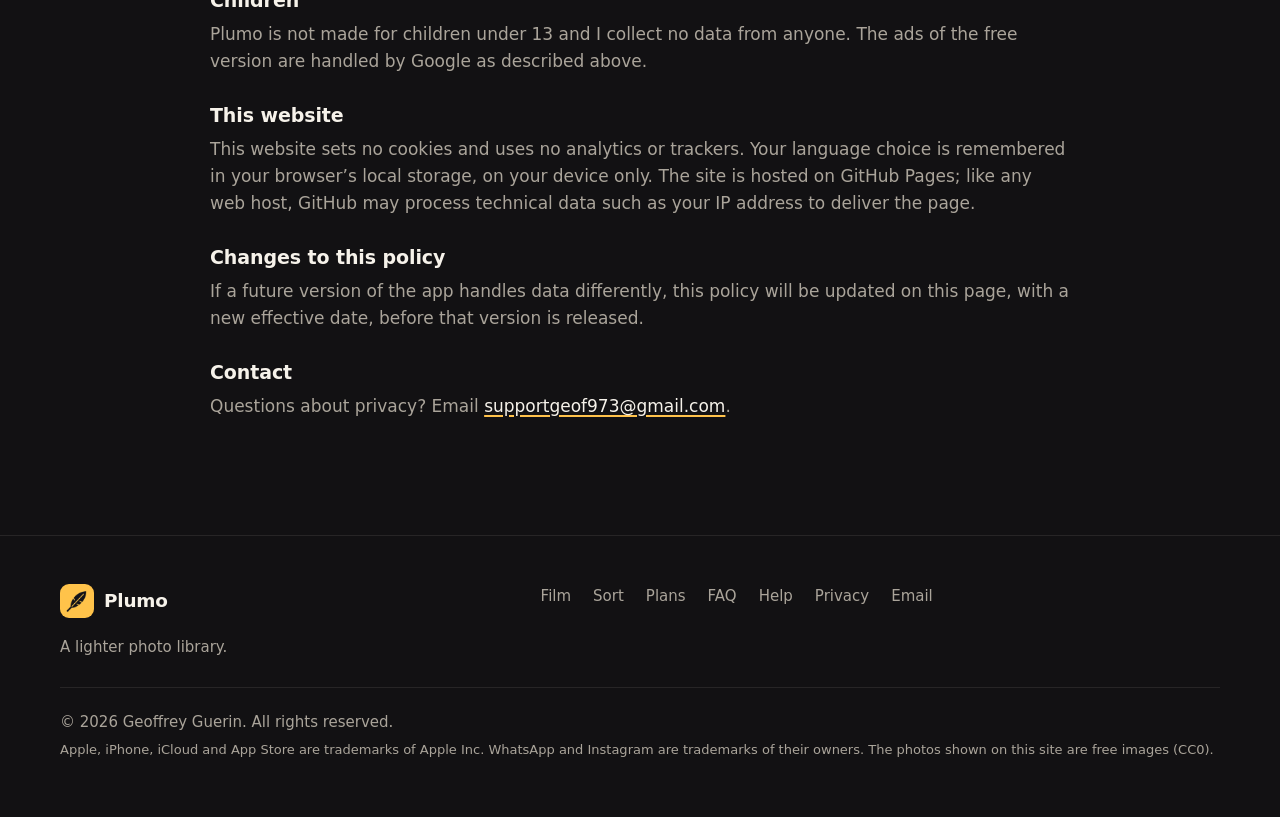
==== commit dd2a7be6: "Plumo site in the format of the other app sites: film, screenshots, sections Opening with two phones" ====
--- a/index.html
+++ b/index.html
@@ -2,336 +2,737 @@
 <html lang="en" data-lang="en">
 <head>
   <meta charset="utf-8">
+  <meta http-equiv="Content-Security-Policy" content="default-src 'self'; script-src 'self'; style-src 'self'; img-src 'self'; font-src 'self'; connect-src 'none'; media-src 'self'; object-src 'none'; frame-src 'none'; worker-src 'none'; base-uri 'self'; form-action 'none'">
   <meta name="viewport" content="width=device-width, initial-scale=1, viewport-fit=cover">
-  <script>
-    /* Pick the language before first paint: ?lang= > saved choice > browser language. */
-    (function () {
-      var d = document.documentElement, l = null, ok = { en: 1, fr: 1, es: 1 };
-      try { l = new URLSearchParams(location.search).get('lang'); } catch (e) {}
-      if (!ok[l]) { try { l = localStorage.getItem('plumo-lang'); } catch (e) {} }
-      if (!ok[l]) {
-        var n = ((navigator.languages && navigator.languages[0]) || navigator.language || 'en').toLowerCase().slice(0, 2);
-        l = ok[n] ? n : 'en';
-      }
-      d.setAttribute('data-lang', l);
-      d.lang = l;
-    })();
-  </script>
+  <!-- Sets data-lang before first paint (?lang= > saved choice > browser language). -->
+  <script src="lang.js"></script>
   <title>Plumo – Photo Cleaner</title>
-  <meta name="description" content="Sort your photos with a swipe and free up space on your iPhone. Help, contact and privacy policy for Plumo.">
-  <meta name="color-scheme" content="light dark">
-  <meta name="theme-color" content="#fbf8f1" media="(prefers-color-scheme: light)">
-  <meta name="theme-color" content="#141416" media="(prefers-color-scheme: dark)">
+  <meta name="description" content="Plumo sorts your iPhone photos with a swipe: left to delete, right to keep. It also finds duplicates, screenshots and heavy videos, and your photos stay on your iPhone. Coming soon to the App Store. Help, contact and privacy policy.">
+  <meta name="theme-color" content="#121113">
+  <meta name="color-scheme" content="dark">
+  <meta name="referrer" content="strict-origin-when-cross-origin">
+  <!-- TODO: once Plumo is on the App Store, run tools/launch.py (Smart App Banner and store links). -->
   <link rel="canonical" href="https://geofffreyyy.github.io/plumo-site/">
 
   <meta property="og:type" content="website">
-  <meta property="og:site_name" content="Plumo – Photo Cleaner">
+  <meta property="og:site_name" content="Plumo">
   <meta property="og:title" content="Plumo – Photo Cleaner">
-  <meta property="og:description" content="Sort your photos with a swipe and free up space on your iPhone.">
+  <meta property="og:description" content="Sort your photos with a swipe and free up space on your iPhone. Your photos stay on your iPhone. Coming soon to the App Store.">
   <meta property="og:url" content="https://geofffreyyy.github.io/plumo-site/">
-  <meta property="og:image" content="https://geofffreyyy.github.io/plumo-site/assets/icon-512.png">
-  <meta property="og:image:width" content="512">
-  <meta property="og:image:height" content="512">
-  <meta property="og:image:alt" content="Plumo app icon">
-  <meta name="twitter:card" content="summary">
+  <meta property="og:image" content="https://geofffreyyy.github.io/plumo-site/films/en-poster-landscape.jpg">
+  <meta property="og:image:width" content="1920">
+  <meta property="og:image:height" content="1080">
+  <meta property="og:image:alt" content="Plumo: the yellow feather icon above the words Sort it out. Get your space back.">
+  <meta property="og:locale" content="en_US">
+  <meta property="og:locale:alternate" content="fr_FR">
+  <meta property="og:locale:alternate" content="es_ES">
+  <meta name="twitter:card" content="summary_large_image">
+  <meta name="twitter:title" content="Plumo – Photo Cleaner">
+  <meta name="twitter:description" content="Sort your photos with a swipe and free up space on your iPhone. Your photos stay on your iPhone. Coming soon to the App Store.">
+  <meta name="twitter:image" content="https://geofffreyyy.github.io/plumo-site/films/en-poster-landscape.jpg">
 
   <link rel="icon" type="image/png" sizes="32x32" href="assets/favicon-32.png">
   <link rel="icon" type="image/png" sizes="64x64" href="assets/favicon-64.png">
   <link rel="apple-touch-icon" href="assets/apple-touch-icon.png">
 
-  <style>
-    :root {
-      --bg: #fbf8f1;
-      --card: #ffffff;
-      --ink: #141416;
-      --muted: #5d5b57;
-      --line: #e8e2d4;
-      --accent: #ffc24a;
-      --on-accent: #1a1a1f;
-      --link: #8a5a00;
-      color-scheme: light;
-    }
-    @media (prefers-color-scheme: dark) {
-      :root {
-        --bg: #141416;
-        --card: #1e1e21;
-        --ink: #f3f1ec;
-        --muted: #a9a69f;
-        --line: #2e2e32;
-        --link: #ffc24a;
-        color-scheme: dark;
-      }
-    }
-
-    /* Only the chosen language is shown. */
-    html[data-lang="en"] body [lang]:not([lang="en"]),
-    html[data-lang="fr"] body [lang]:not([lang="fr"]),
-    html[data-lang="es"] body [lang]:not([lang="es"]) { display: none !important; }
-
-    * { box-sizing: border-box; }
-    html { -webkit-text-size-adjust: 100%; }
-    /* Smooth only once the page is open: a link from the app (…#privacy)
-       lands on its section at once. */
-    html.ready { scroll-behavior: smooth; }
-    @media (prefers-reduced-motion: reduce) { html.ready { scroll-behavior: auto; } }
-    body {
-      margin: 0;
-      background: var(--bg);
-      color: var(--ink);
-      font: 17px/1.6 -apple-system, BlinkMacSystemFont, "SF Pro Text", "Helvetica Neue", Arial, sans-serif;
-    }
-    a { color: var(--link); text-underline-offset: 2px; }
-    .wrap { max-width: 760px; margin: 0 auto; padding: 0 20px; }
-
-    .skip { position: absolute; left: -999px; }
-    .skip:focus { left: 16px; top: 12px; background: var(--card); padding: 8px 12px; border-radius: 8px; z-index: 10; }
-
-    header.top { position: sticky; top: 0; z-index: 5; background: var(--bg); border-bottom: 1px solid var(--line); }
-    .bar { display: flex; align-items: center; gap: 16px; height: 60px; }
-    .brand { display: flex; align-items: center; gap: 10px; font-weight: 700; color: var(--ink); text-decoration: none; }
-    .brand img { border-radius: 8px; }
-    nav.links { display: flex; gap: 18px; margin-left: auto; }
-    nav.links a { color: var(--ink); text-decoration: none; font-size: 15px; }
-    nav.links a:hover { text-decoration: underline; }
-    .langs { display: flex; border: 1px solid var(--line); border-radius: 8px; overflow: hidden; }
-    .langs button {
-      font: 600 13px/1 inherit; font-family: inherit; color: var(--muted); background: none;
-      border: 0; padding: 7px 9px; cursor: pointer;
-    }
-    .langs button[aria-pressed="true"] { background: var(--accent); color: var(--on-accent); }
-    @media (max-width: 520px) { nav.links { display: none; } .langs { margin-left: auto; } }
-
-    .hero { padding: 56px 0 40px; text-align: center; }
-    .hero img { border-radius: 26px; display: block; margin: 0 auto 18px; }
-    .hero h1 { font-size: 40px; line-height: 1.1; margin: 0 0 10px; letter-spacing: -0.02em; }
-    .hero p { color: var(--muted); font-size: 19px; margin: 0 auto 20px; max-width: 30em; }
-    .chip {
-      display: inline-block; font-size: 14px; font-weight: 600;
-      background: var(--accent); color: var(--on-accent); border-radius: 999px; padding: 6px 14px;
-    }
-
-    section { padding: 40px 0; border-top: 1px solid var(--line); scroll-margin-top: 60px; }
-    .eyebrow { text-transform: uppercase; letter-spacing: 0.08em; font-size: 13px; font-weight: 700; color: var(--muted); margin: 0 0 4px; }
-    h2 { font-size: 30px; line-height: 1.2; margin: 0 0 14px; letter-spacing: -0.01em; }
-    h3 { font-size: 18px; margin: 28px 0 6px; }
-    .date { color: var(--muted); font-size: 15px; margin: -6px 0 22px; }
-
-    .card { background: var(--card); border: 1px solid var(--line); border-radius: 16px; padding: 22px; }
-    .short { background: var(--accent); color: var(--on-accent); border-radius: 12px; padding: 14px 16px; margin-bottom: 8px; }
-    .short p { margin: 0; }
-
-    details { border-bottom: 1px solid var(--line); }
-    details:last-of-type { border-bottom: 0; }
-    summary { cursor: pointer; font-weight: 600; padding: 14px 0; list-style: none; display: flex; gap: 12px; }
-    summary::-webkit-details-marker { display: none; }
-    summary::after { content: "+"; margin-left: auto; color: var(--muted); font-weight: 400; }
-    details[open] summary::after { content: "–"; }
-    details > p { margin: 0 0 16px; }
-    .contact { margin: 0 0 22px; }
-
-    footer { border-top: 1px solid var(--line); padding: 28px 0 48px; color: var(--muted); font-size: 14px; }
-    footer p { margin: 4px 0; }
-  </style>
+  <link rel="stylesheet" href="styles.css">
+  <script src="script.js" defer></script>
 </head>
-<body id="top">
-  <a class="skip" href="#main"><span lang="en">Skip to content</span><span lang="fr">Aller au contenu</span><span lang="es">Ir al contenido</span></a>
-
-  <header class="top">
-    <div class="wrap bar">
-      <a class="brand" href="#top"><img src="assets/icon-256.png" alt="" width="30" height="30"><span>Plumo</span></a>
-      <nav class="links" aria-label="Sections">
+<body>
+  <a class="skip-link" href="#main"><span lang="en">Skip to content</span><span lang="fr">Aller au contenu</span><span lang="es">Ir al contenido</span></a>
+
+  <header class="site-header">
+    <div class="wrap nav">
+      <a class="brand" href="#top">
+        <img src="assets/icon-96.png" alt="" width="34" height="34">
+        <span>Plumo</span>
+      </a>
+      <nav class="nav-links" aria-label="Sections" data-fr-aria-label="Sections" data-es-aria-label="Secciones">
+        <a class="nav-optional" href="#film"><span lang="en">Film</span><span lang="fr">Film</span><span lang="es">Vídeo</span></a>
+        <a class="nav-optional" href="#sort"><span lang="en">Sort</span><span lang="fr">Trier</span><span lang="es">Ordenar</span></a>
+        <a class="nav-optional" href="#cleanup"><span lang="en">Clean up</span><span lang="fr">Ménage</span><span lang="es">Limpieza</span></a>
+        <a class="nav-optional" href="#plans"><span lang="en">Plans</span><span lang="fr">Formules</span><span lang="es">Planes</span></a>
+        <a href="#faq">FAQ</a>
         <a href="#support"><span lang="en">Help</span><span lang="fr">Aide</span><span lang="es">Ayuda</span></a>
         <a href="#privacy"><span lang="en">Privacy</span><span lang="fr">Confidentialité</span><span lang="es">Privacidad</span></a>
       </nav>
-      <div class="langs" role="group" aria-label="Language">
-        <button type="button" data-set-lang="en" aria-pressed="false">EN</button>
-        <button type="button" data-set-lang="fr" aria-pressed="false">FR</button>
-        <button type="button" data-set-lang="es" aria-pressed="false">ES</button>
+      <div class="lang-switch" role="group" aria-label="Language" data-fr-aria-label="Langue" data-es-aria-label="Idioma">
+        <button type="button" data-set-lang="en" aria-pressed="true" aria-label="English">EN</button>
+        <button type="button" data-set-lang="fr" aria-pressed="false" aria-label="Français">FR</button>
+        <button type="button" data-set-lang="es" aria-pressed="false" aria-label="Español">ES</button>
       </div>
     </div>
   </header>
 
   <main id="main">
-    <div class="wrap hero">
-      <img src="assets/icon-256.png" alt="" width="112" height="112">
-      <h1>Plumo</h1>
-      <p lang="en">Sort your photos with a swipe, and free up space on your iPhone.</p>
-      <p lang="fr">Triez vos photos d’un geste et faites de la place sur votre iPhone.</p>
-      <p lang="es">Ordena tus fotos deslizando y libera espacio en tu iPhone.</p>
-      <span class="chip"><span lang="en">Coming soon to the App Store</span><span lang="fr">Bientôt sur l’App Store</span><span lang="es">Próximamente en el App Store</span></span>
-    </div>
-
-    <!-- ============ HELP ============ -->
-    <section id="support" aria-labelledby="support-title">
+    <!-- ============ HERO ============ -->
+    <section class="hero" id="top" aria-labelledby="hero-title">
+      <div class="wrap hero-grid">
+        <div class="hero-copy">
+          <p class="eyebrow"><span lang="en">For iPhone</span><span lang="fr">Pour iPhone</span><span lang="es">Para iPhone</span></p>
+          <h1 id="hero-title">
+            <span lang="en"><span class="line"><span class="hl">Sort</span> it out.</span> <span class="line">Get your <span class="hl">space</span> back.</span></span>
+            <span lang="fr"><span class="line">Faites le <span class="hl">tri</span>.</span> <span class="line">Récupérez de la <span class="hl">place</span>.</span></span>
+            <span lang="es"><span class="line"><span class="hl">Ordena</span> tus fotos.</span> <span class="line">Recupera <span class="hl">espacio</span>.</span></span>
+          </h1>
+          <p class="lede" lang="en">Swipe left to delete, right to keep. Plumo also finds duplicates, screenshots and heavy videos. Your photos stay on your iPhone.</p>
+          <p class="lede" lang="fr">Glissez à gauche pour supprimer, à droite pour garder. Plumo trouve aussi les doublons, les captures et les vidéos trop lourdes. Vos photos restent sur votre iPhone.</p>
+          <p class="lede" lang="es">Desliza a la izquierda para eliminar, a la derecha para conservar. Plumo también encuentra duplicados, capturas y vídeos pesados. Tus fotos se quedan en tu iPhone.</p>
+
+          <div class="status">
+            <p class="soon"><span lang="en">Coming soon to the App Store</span><span lang="fr">Bientôt sur l’App Store</span><span lang="es">Próximamente en el App Store</span></p>
+            <p class="hero-film needs-js">
+              <a class="film-link" href="#film" data-play-film>
+                <span class="film-link-disc" aria-hidden="true"><svg viewBox="0 0 24 24" width="14" height="14" focusable="false"><path fill="currentColor" d="M7 4.5v15l13-7.5z"/></svg></span>
+                <span lang="en">Watch the film</span><span lang="fr">Voir le film</span><span lang="es">Ver el vídeo</span>
+              </a>
+            </p>
+            <p class="status-note"><span lang="en">iPhone, iOS 18 or later, in English, French and Spanish.</span><span lang="fr">iPhone, iOS&nbsp;18 ou ultérieur, en français, en anglais et en espagnol.</span><span lang="es">iPhone, iOS 18 o posterior, en español, inglés y francés.</span></p>
+          </div>
+
+          <ul class="facts-inline">
+            <li><span lang="en">No account</span><span lang="fr">Sans compte</span><span lang="es">Sin cuenta</span></li>
+            <li><span lang="en">Analyzed on your iPhone</span><span lang="fr">Analyse sur l’iPhone</span><span lang="es">Análisis en tu iPhone</span></li>
+            <li><span lang="en">Works with iCloud Photos</span><span lang="fr">Compatible Photos iCloud</span><span lang="es">Compatible con Fotos en iCloud</span></li>
+          </ul>
+        </div>
+
+        <div class="hero-visual">
+          <figure class="device device-back">
+            <div class="phone">
+              <div class="screen">
+                <picture lang="en">
+                  <source type="image/webp" srcset="screens/home-en.webp">
+                  <img src="screens/home-en.jpg" width="900" height="1957" fetchpriority="high" decoding="async" alt="The home screen, Your library: 223.3 MB to start with, the weight of the 71 largest files, the library’s size split between videos and photos, then the Sort tiles: Recents, Random, On this day, By month.">
+                </picture>
+                <picture lang="fr">
+                  <source type="image/webp" srcset="screens/home-fr.webp">
+                  <img src="screens/home-fr.jpg" width="900" height="1957" fetchpriority="high" decoding="async" alt="L’accueil, Ta galerie : 223,3 Mo pour commencer, le poids des 71 plus gros fichiers, le poids de la galerie entre vidéos et photos, puis les tuiles Trier : Récents, Au hasard, Ce jour-là, Par mois.">
+                </picture>
+                <picture lang="es">
+                  <source type="image/webp" srcset="screens/home-es.webp">
+                  <img src="screens/home-es.jpg" width="900" height="1957" fetchpriority="high" decoding="async" alt="La pantalla de inicio, Tu galería: 223,3 MB para empezar, el peso de los 71 archivos más grandes, el tamaño de la galería entre vídeos y fotos, y las fichas Ordenar: Recientes, Al azar, Tal día como hoy, Por meses.">
+                </picture>
+                <span class="island" aria-hidden="true"></span>
+              </div>
+            </div>
+          </figure>
+          <figure class="device device-front">
+            <div class="phone">
+              <div class="screen">
+                <picture lang="en">
+                  <source type="image/webp" srcset="screens/onthisday-en.webp">
+                  <img src="screens/onthisday-en.jpg" width="900" height="1957" fetchpriority="high" decoding="async" alt="Sorting “On this day”, photo 1 of 5: a puppy, with the Delete, Undo, Later and Keep buttons under it.">
+                </picture>
+                <picture lang="fr">
+                  <source type="image/webp" srcset="screens/onthisday-fr.webp">
+                  <img src="screens/onthisday-fr.jpg" width="900" height="1957" fetchpriority="high" decoding="async" alt="Le tri « Ce jour-là », photo 1 sur 5 : un chiot, avec les boutons Supprimer, Annuler, Plus tard et Garder en dessous.">
+                </picture>
+                <picture lang="es">
+                  <source type="image/webp" srcset="screens/onthisday-es.webp">
+                  <img src="screens/onthisday-es.jpg" width="900" height="1957" fetchpriority="high" decoding="async" alt="Ordenando «Tal día como hoy», foto 1 de 5: un cachorro, con los botones Eliminar, Deshacer, Más tarde y Conservar debajo.">
+                </picture>
+                <span class="island" aria-hidden="true"></span>
+              </div>
+            </div>
+          </figure>
+        </div>
+      </div>
+    </section>
+
+    <!-- ============ FILM ============ -->
+    <!-- The film files come from the 2G Business films workspace (outils/web.py): one cut per
+         language and orientation, English and French. The Spanish page plays the English cut
+         with films/es.vtt shown. -->
+    <section class="section film-section" id="film" aria-labelledby="film-title">
       <div class="wrap">
-        <p class="eyebrow"><span lang="en">Help</span><span lang="fr">Aide</span><span lang="es">Ayuda</span></p>
-        <h2 id="support-title"><span lang="en">Help &amp; contact</span><span lang="fr">Aide et contact</span><span lang="es">Ayuda y contacto</span></h2>
-        <p class="contact" lang="en">A question, a problem, an idea? Email <a href="mailto:supportgeof973@gmail.com">supportgeof973@gmail.com</a>. If something does not work, please mention your iPhone model and iOS version.</p>
-        <p class="contact" lang="fr">Une question, un problème, une idée&nbsp;? Écrivez à <a href="mailto:supportgeof973@gmail.com">supportgeof973@gmail.com</a>. Si quelque chose ne marche pas, précisez votre modèle d’iPhone et votre version d’iOS.</p>
-        <p class="contact" lang="es">¿Una pregunta, un problema, una idea? Escribe a <a href="mailto:supportgeof973@gmail.com">supportgeof973@gmail.com</a>. Si algo no funciona, indica tu modelo de iPhone y tu versión de iOS.</p>
-
-        <div class="card">
+        <header class="section-head film-head">
+          <p class="eyebrow"><span lang="en">The film</span><span lang="fr">Le film</span><span lang="es">El vídeo</span></p>
+          <h2 id="film-title"><span lang="en">Plumo in under a minute.</span><span lang="fr">Plumo en moins d’une minute.</span><span lang="es">Plumo en menos de un minuto.</span></h2>
+          <p class="section-lede" lang="en">Sort with a swipe, find duplicates, make videos lighter: the app, shown on its own screens.</p>
+          <p class="section-lede" lang="fr">Trier d’un geste, retrouver les doublons, alléger les vidéos&nbsp;: l’app, montrée sur ses propres écrans.</p>
+          <p class="section-lede" lang="es">Ordenar con un gesto, encontrar duplicados, aligerar vídeos: la app, mostrada en sus propias pantallas.</p>
+        </header>
+
+        <div class="film-frame" id="film-frame" data-state="idle">
+          <video class="film-video" id="film-video" playsinline preload="none" tabindex="-1" aria-hidden="true"></video>
+          <div class="film-cover" id="film-cover">
+            <!-- The poster carries words, so each language has its own; the hidden ones are never fetched. -->
+            <picture lang="en">
+              <source media="(orientation: portrait)" srcset="films/en-poster-portrait.jpg">
+              <img src="films/en-poster-landscape.jpg" alt="" width="1920" height="1080" loading="lazy" decoding="async">
+            </picture>
+            <picture lang="fr">
+              <source media="(orientation: portrait)" srcset="films/fr-poster-portrait.jpg">
+              <img src="films/fr-poster-landscape.jpg" alt="" width="1920" height="1080" loading="lazy" decoding="async">
+            </picture>
+            <picture lang="es">
+              <source media="(orientation: portrait)" srcset="films/en-poster-portrait.jpg">
+              <img src="films/en-poster-landscape.jpg" alt="" width="1920" height="1080" loading="lazy" decoding="async">
+            </picture>
+            <button type="button" class="film-play" id="film-play">
+              <span class="film-play-disc" aria-hidden="true"><svg viewBox="0 0 24 24" width="30" height="30" focusable="false"><path fill="currentColor" d="M7 4.5v15l13-7.5z"/></svg></span>
+              <span class="film-play-text">
+                <span class="film-when-idle"><span lang="en">Play the film</span><span lang="fr">Lancer le film</span><span lang="es">Ver el vídeo</span></span><span class="film-when-ended"><span lang="en">Watch again</span><span lang="fr">Revoir le film</span><span lang="es">Volver a verlo</span></span><span class="sr-only"><span lang="en">, with sound</span><span lang="fr">, avec le son</span><span lang="es">, con sonido</span></span>
+                <span class="film-time" aria-hidden="true"><span lang="en">0:31</span><span lang="fr">0:32</span><span lang="es">0:31</span></span>
+              </span>
+            </button>
+          </div>
+        </div>
+        <p class="film-note"><span lang="en">With sound. Captions are available in the player. The photos shown are free images (CC0).</span><span lang="fr">Avec le son. Sous-titres disponibles dans le lecteur. Les photos montrées sont des images libres (CC0).</span><span lang="es">Con sonido. Voz en inglés, con subtítulos en español. Las fotos que se ven son imágenes libres (CC0).</span></p>
+      </div>
+    </section>
+
+    <!-- ============ SORT ============ -->
+    <section class="section" id="sort" aria-labelledby="sort-title">
+      <div class="wrap feature-grid">
+        <div class="feature-copy">
+          <p class="eyebrow"><span lang="en">Sort</span><span lang="fr">Trier</span><span lang="es">Ordenar</span></p>
+          <h2 id="sort-title"><span lang="en">One swipe per photo.</span><span lang="fr">Un geste par photo.</span><span lang="es">Un gesto por foto.</span></h2>
+          <p lang="en">Plumo shows you your photos one by one. One gesture is all it takes to decide.</p>
+          <p lang="fr">Plumo vous présente vos photos une par une. Un geste suffit pour décider.</p>
+          <p lang="es">Plumo te muestra tus fotos una a una. Un gesto basta para decidir.</p>
+          <ul class="gestures">
+            <li>
+              <span class="gesture-key delete"><svg viewBox="0 0 24 24" aria-hidden="true" focusable="false"><path fill="none" stroke="currentColor" stroke-width="2.4" stroke-linecap="round" stroke-linejoin="round" d="M19 12H5m6-6-6 6 6 6"/></svg></span>
+              <div>
+                <h3><span lang="en">Left: delete</span><span lang="fr">Vers la gauche&nbsp;: supprimer</span><span lang="es">A la izquierda: eliminar</span></h3>
+                <p><span lang="en">The photo goes to Plumo’s trash. Nothing is erased yet.</span><span lang="fr">La photo part dans la corbeille de Plumo. Rien n’est encore effacé.</span><span lang="es">La foto va a la papelera de Plumo. Aún no se borra nada.</span></p>
+              </div>
+            </li>
+            <li>
+              <span class="gesture-key keep"><svg viewBox="0 0 24 24" aria-hidden="true" focusable="false"><path fill="none" stroke="currentColor" stroke-width="2.4" stroke-linecap="round" stroke-linejoin="round" d="M5 12h14m-6-6 6 6-6 6"/></svg></span>
+              <div>
+                <h3><span lang="en">Right: keep</span><span lang="fr">Vers la droite&nbsp;: garder</span><span lang="es">A la derecha: conservar</span></h3>
+                <p><span lang="en">It stays in your library. On to the next one.</span><span lang="fr">Elle reste dans votre galerie. Au tour de la suivante.</span><span lang="es">Se queda en tu galería. A por la siguiente.</span></p>
+              </div>
+            </li>
+            <li>
+              <span class="gesture-key "><svg viewBox="0 0 24 24" aria-hidden="true" focusable="false"><path fill="none" stroke="currentColor" stroke-width="2.4" stroke-linecap="round" stroke-linejoin="round" d="M12 19V5m-6 6 6-6 6 6"/></svg></span>
+              <div>
+                <h3><span lang="en">Up: later</span><span lang="fr">Vers le haut&nbsp;: plus tard</span><span lang="es">Hacia arriba: más tarde</span></h3>
+                <p><span lang="en">It is set aside, to decide another time.</span><span lang="fr">Elle est mise de côté, pour décider une autre fois.</span><span lang="es">Se aparta, para decidir en otro momento.</span></p>
+              </div>
+            </li>
+            <li>
+              <span class="gesture-key "><svg viewBox="0 0 24 24" aria-hidden="true" focusable="false"><path fill="none" stroke="currentColor" stroke-width="2.4" stroke-linecap="round" stroke-linejoin="round" d="M12 5v14m-6-6 6 6 6-6"/></svg></span>
+              <div>
+                <h3><span lang="en">Down: into an album</span><span lang="fr">Vers le bas&nbsp;: dans un album</span><span lang="es">Hacia abajo: a un álbum</span></h3>
+                <p><span lang="en">It is filed in the last album you picked.</span><span lang="fr">Elle est rangée dans le dernier album choisi.</span><span lang="es">Se guarda en el último álbum elegido.</span></p>
+              </div>
+            </li>
+            <li>
+              <span class="gesture-key fav"><svg viewBox="0 0 24 24" aria-hidden="true" focusable="false"><path fill="currentColor" d="M12 20.3 10.6 19C5.4 14.4 2 11.3 2 7.6 2 4.6 4.4 2.3 7.3 2.3c1.7 0 3.4.8 4.7 2.1 1.3-1.3 3-2.1 4.7-2.1 2.9 0 5.3 2.3 5.3 5.3 0 3.7-3.4 6.8-8.6 11.4z"/></svg></span>
+              <div>
+                <h3><span lang="en">The heart: favorite</span><span lang="fr">Le cœur&nbsp;: favori</span><span lang="es">El corazón: favorito</span></h3>
+                <p><span lang="en">It joins your favorites, and it is kept.</span><span lang="fr">Elle rejoint vos favoris, et elle est gardée.</span><span lang="es">Pasa a tus favoritos y se conserva.</span></p>
+              </div>
+            </li>
+          </ul>
+          <ul class="chips" aria-label="Ways to sort" data-fr-aria-label="Façons de trier" data-es-aria-label="Formas de ordenar">
+            <li><span lang="en">Recents</span><span lang="fr">Récents</span><span lang="es">Recientes</span></li>
+            <li><span lang="en">Random</span><span lang="fr">Au hasard</span><span lang="es">Al azar</span></li>
+            <li><span lang="en">On this day</span><span lang="fr">Ce jour-là</span><span lang="es">Tal día como hoy</span></li>
+            <li><span lang="en">By month</span><span lang="fr">Par mois</span><span lang="es">Por meses</span></li>
+          </ul>
+        </div>
+        <div class="feature-visual single">
+          <figure class="device">
+            <div class="phone">
+              <div class="screen">
+                <picture lang="en">
+                  <source type="image/webp" srcset="screens/deck-en.webp">
+                  <img src="screens/deck-en.jpg" width="900" height="1957" loading="lazy" decoding="async" alt="Sorting Recents, photo 1 of 38: a street of tall buildings, with the album button and the heart for favorites at the top of the photo.">
+                </picture>
+                <picture lang="fr">
+                  <source type="image/webp" srcset="screens/deck-fr.webp">
+                  <img src="screens/deck-fr.jpg" width="900" height="1957" loading="lazy" decoding="async" alt="Le tri Récents, photo 1 sur 38 : une rue bordée d’immeubles, avec le bouton d’album et le cœur des favoris en haut de la photo.">
+                </picture>
+                <picture lang="es">
+                  <source type="image/webp" srcset="screens/deck-es.webp">
+                  <img src="screens/deck-es.jpg" width="900" height="1957" loading="lazy" decoding="async" alt="Ordenando Recientes, foto 1 de 38: una calle con edificios altos, con el botón de álbum y el corazón de favoritos arriba de la foto.">
+                </picture>
+                <span class="island" aria-hidden="true"></span>
+              </div>
+            </div>
+          </figure>
+        </div>
+      </div>
+    </section>
+
+    <!-- ============ NOTHING GOES BY MISTAKE ============ -->
+    <section class="section" id="trash" aria-labelledby="trash-title">
+      <div class="wrap feature-grid reverse">
+        <div class="feature-copy">
+          <p class="eyebrow"><span lang="en">The trash</span><span lang="fr">La corbeille</span><span lang="es">La papelera</span></p>
+          <h2 id="trash-title"><span lang="en">Nothing goes by mistake.</span><span lang="fr">Rien ne part par erreur.</span><span lang="es">Nada se va por error.</span></h2>
+          <p lang="en">What you delete waits in Plumo’s trash. Confirm whenever you like, all at once or only some photos, or put everything back.</p>
+          <p lang="fr">Ce que vous supprimez attend dans la corbeille de Plumo. Vous validez quand vous voulez, tout d’un coup ou seulement certaines photos, ou vous remettez tout en place.</p>
+          <p lang="es">Lo que eliminas espera en la papelera de Plumo. Confirmas cuando quieras, todo de una vez o solo algunas fotos, o lo recuperas todo.</p>
+          <p lang="en">When you delete, iOS asks you to confirm. Then the Photos app still keeps the items for 30 days in “Recently Deleted”.</p>
+          <p lang="fr">Au moment de supprimer, iOS vous demande de confirmer. Ensuite, l’app Photos garde encore les éléments 30&nbsp;jours dans «&nbsp;Supprimés récemment&nbsp;».</p>
+          <p lang="es">Al eliminar, iOS te pide confirmación. Después, la app Fotos aún guarda los elementos 30 días en «Eliminado recientemente».</p>
+          <p lang="en"><strong>Every month, your report:</strong> what you sorted and the space you freed, as a picture to share.</p>
+          <p lang="fr"><strong>Chaque mois, votre bilan&nbsp;:</strong> ce que vous avez trié et la place libérée, en image à partager.</p>
+          <p lang="es"><strong>Cada mes, tu resumen:</strong> lo que has ordenado y el espacio liberado, en una imagen para compartir.</p>
+        </div>
+        <div class="feature-visual single">
+          <figure class="device">
+            <div class="phone">
+              <div class="screen">
+                <picture lang="en">
+                  <source type="image/webp" srcset="screens/trash-en.webp">
+                  <img src="screens/trash-en.jpg" width="900" height="1957" loading="lazy" decoding="async" alt="Plumo’s trash: a grid of photos and videos waiting, Put all back at the top, and a red button, Delete 12 items · 114.3 MB.">
+                </picture>
+                <picture lang="fr">
+                  <source type="image/webp" srcset="screens/trash-fr.webp">
+                  <img src="screens/trash-fr.jpg" width="900" height="1957" loading="lazy" decoding="async" alt="La corbeille de Plumo : une grille de photos et de vidéos en attente, Tout remettre en haut, et un bouton rouge, Supprimer 12 éléments · 114,3 Mo.">
+                </picture>
+                <picture lang="es">
+                  <source type="image/webp" srcset="screens/trash-es.webp">
+                  <img src="screens/trash-es.jpg" width="900" height="1957" loading="lazy" decoding="async" alt="La papelera de Plumo: una cuadrícula de fotos y vídeos en espera, Recuperar todo arriba y un botón rojo, Eliminar 12 elementos · 114,3 MB.">
+                </picture>
+                <span class="island" aria-hidden="true"></span>
+              </div>
+            </div>
+          </figure>
+        </div>
+      </div>
+    </section>
+
+    <!-- ============ CLEAN UP ============ -->
+    <section class="section" id="cleanup" aria-labelledby="cleanup-title">
+      <div class="wrap feature-grid">
+        <div class="feature-copy">
+          <p class="eyebrow"><span lang="en">Clean up</span><span lang="fr">Faire le ménage</span><span lang="es">Hacer limpieza</span></p>
+          <h2 id="cleanup-title"><span lang="en">Duplicates, grouped for you.</span><span lang="fr">Les doublons, regroupés pour vous.</span><span lang="es">Los duplicados, agrupados para ti.</span></h2>
+          <p lang="en">Plumo spots duplicate photos and look-alikes, and suggests the one to keep.</p>
+          <p lang="fr">Plumo repère les photos en double et celles qui se ressemblent, et vous conseille laquelle garder.</p>
+          <p lang="es">Plumo detecta las fotos duplicadas y las que se parecen, y te sugiere cuál conservar.</p>
+          <ul class="ticks">
+            <li><span lang="en"><strong>Every duplicate cleaned in one go</strong>, one copy of each kept.</span><span lang="fr"><strong>Tous les doublons nettoyés en un geste</strong>, une copie de chaque gardée.</span><span lang="es"><strong>Todos los duplicados limpios de una vez</strong>, conservando una copia de cada uno.</span></li>
+            <li><span lang="en"><strong>The largest files</strong> in your library, sorted by size.</span><span lang="fr"><strong>Les fichiers les plus lourds</strong> de votre galerie, triés par poids.</span><span lang="es"><strong>Los archivos más pesados</strong> de tu galería, ordenados por tamaño.</span></li>
+            <li><span lang="en"><strong>Screenshots and photos of text</strong>, found and set apart.</span><span lang="fr"><strong>Les captures d’écran et les photos de texte</strong>, retrouvées à part.</span><span lang="es"><strong>Las capturas de pantalla y las fotos de texto</strong>, encontradas aparte.</span></li>
+            <li><span lang="en"><strong>Photos and videos received through apps</strong>: WhatsApp, Instagram…</span><span lang="fr"><strong>Les photos et vidéos reçues par appli</strong>&nbsp;: WhatsApp, Instagram…</span><span lang="es"><strong>Fotos y vídeos recibidos por apps</strong>: WhatsApp, Instagram…</span></li>
+          </ul>
+          <p class="plan-tag"><span lang="en">With the Clean up plan</span><span lang="fr">Avec la formule «&nbsp;Faire le ménage&nbsp;»</span><span lang="es">Con el plan «Hacer limpieza»</span></p>
+          <p class="note-small"><span lang="en">What Plumo finds is always shown for free.</span><span lang="fr">Ce que Plumo trouve est toujours affiché gratuitement.</span><span lang="es">Lo que Plumo encuentra siempre se muestra gratis.</span></p>
+        </div>
+        <div class="feature-visual pair">
+          <figure class="device">
+            <div class="phone">
+              <div class="screen">
+                <picture lang="en">
+                  <source type="image/webp" srcset="screens/similar-en.webp">
+                  <img src="screens/similar-en.jpg" width="900" height="1957" loading="lazy" decoding="async" alt="Duplicates & similar: 7 groups, 11 extra photos, 1.7 MB to gain, a Review them all button, Clean up all duplicates at once, then the groups of two photos.">
+                </picture>
+                <picture lang="fr">
+                  <source type="image/webp" srcset="screens/similar-fr.webp">
+                  <img src="screens/similar-fr.jpg" width="900" height="1957" loading="lazy" decoding="async" alt="Doublons et similaires : 7 groupes, 11 photos en trop, 1,7 Mo à gagner, un bouton Tout passer en revue, Nettoyer tous les doublons en un geste, puis les groupes de deux photos.">
+                </picture>
+                <picture lang="es">
+                  <source type="image/webp" srcset="screens/similar-es.webp">
+                  <img src="screens/similar-es.jpg" width="900" height="1957" loading="lazy" decoding="async" alt="Duplicados y similares: 7 grupos, 11 fotos de más, 1,7 MB por ganar, un botón Revisarlo todo, Limpiar todos los duplicados de una vez y los grupos de dos fotos.">
+                </picture>
+                <span class="island" aria-hidden="true"></span>
+              </div>
+            </div>
+          </figure>
+          <figure class="device">
+            <div class="phone">
+              <div class="screen">
+                <picture lang="en">
+                  <source type="image/webp" srcset="screens/review-en.webp">
+                  <img src="screens/review-en.jpg" width="900" height="1957" loading="lazy" decoding="async" alt="A group of duplicates: the suggested photo marked Keep, the Delete and Keep buttons, and Keep 1, delete 1 at the bottom.">
+                </picture>
+                <picture lang="fr">
+                  <source type="image/webp" srcset="screens/review-fr.webp">
+                  <img src="screens/review-fr.jpg" width="900" height="1957" loading="lazy" decoding="async" alt="Un groupe de doublons : la photo conseillée marquée À garder, les boutons Supprimer et Garder, et Garder 1, supprimer 1 en bas.">
+                </picture>
+                <picture lang="es">
+                  <source type="image/webp" srcset="screens/review-es.webp">
+                  <img src="screens/review-es.jpg" width="900" height="1957" loading="lazy" decoding="async" alt="Un grupo de duplicados: la foto recomendada marcada Conservar, los botones Eliminar y Conservar, y Conservar 1, eliminar 1 abajo.">
+                </picture>
+                <span class="island" aria-hidden="true"></span>
+              </div>
+            </div>
+          </figure>
+        </div>
+      </div>
+    </section>
+
+    <!-- ============ FREE UP SPACE ============ -->
+    <section class="section" id="space" aria-labelledby="space-title">
+      <div class="wrap feature-grid reverse">
+        <div class="feature-copy">
+          <p class="eyebrow"><span lang="en">Free up space</span><span lang="fr">Gagner de la place</span><span lang="es">Liberar espacio</span></p>
+          <h2 id="space-title"><span lang="en">Videos 2 to 4 times lighter.</span><span lang="fr">Des vidéos 2 à 4 fois plus légères.</span><span lang="es">Vídeos de 2 a 4 veces más ligeros.</span></h2>
+          <p lang="en">4K videos become Full HD, in a much lighter file. The picture stays sharp on a phone; colors and sound are kept.</p>
+          <p lang="fr">Les vidéos en 4K passent en Full HD, dans un fichier bien plus léger. L’image reste nette sur un téléphone&nbsp;; les couleurs et le son sont gardés.</p>
+          <p lang="es">Los vídeos en 4K pasan a Full HD, en un archivo mucho más ligero. La imagen sigue nítida en un teléfono; los colores y el sonido se conservan.</p>
+          <ul class="ticks">
+            <li><span lang="en"><strong>Lighter Live Photos</strong> in one tap.</span><span lang="fr"><strong>Des Live Photos allégées</strong> en un geste.</span><span lang="es"><strong>Live Photos más ligeras</strong> con un toque.</span></li>
+            <li><span lang="en"><strong>Lighter JPEG photos</strong>, with no visible difference.</span><span lang="fr"><strong>Des photos JPEG allégées</strong>, sans différence visible.</span><span lang="es"><strong>Fotos JPEG más ligeras</strong>, sin diferencia visible.</span></li>
+            <li><span lang="en"><strong>The space to gain</strong> is shown before anything is done.</span><span lang="fr"><strong>La place à gagner</strong> est affichée avant de lancer quoi que ce soit.</span><span lang="es"><strong>El espacio por ganar</strong> se muestra antes de hacer nada.</span></li>
+          </ul>
+          <p class="plan-tag"><span lang="en">With the Free up space plan</span><span lang="fr">Avec la formule «&nbsp;Gagner de la place&nbsp;»</span><span lang="es">Con el plan «Liberar espacio»</span></p>
+        </div>
+        <div class="feature-visual single">
+          <figure class="device">
+            <div class="phone">
+              <div class="screen">
+                <picture lang="en">
+                  <source type="image/webp" srcset="screens/compress-en.webp">
+                  <img src="screens/compress-en.jpg" width="900" height="1957" loading="lazy" decoding="async" alt="Compress videos: 4K videos become Full HD; 2 videos, about 75.6 MB to gain; 112.2 MB becomes about 56.5 MB.">
+                </picture>
+                <picture lang="fr">
+                  <source type="image/webp" srcset="screens/compress-fr.webp">
+                  <img src="screens/compress-fr.jpg" width="900" height="1957" loading="lazy" decoding="async" alt="Compresser les vidéos : les vidéos en 4K passent en Full HD ; 2 vidéos, environ 75,6 Mo à gagner ; 112,2 Mo deviennent environ 56,5 Mo.">
+                </picture>
+                <picture lang="es">
+                  <source type="image/webp" srcset="screens/compress-es.webp">
+                  <img src="screens/compress-es.jpg" width="900" height="1957" loading="lazy" decoding="async" alt="Comprimir vídeos: los vídeos en 4K pasan a Full HD; 2 vídeos, unos 75,6 MB por ganar; 112,2 MB pasan a unos 56,5 MB.">
+                </picture>
+                <span class="island" aria-hidden="true"></span>
+              </div>
+            </div>
+          </figure>
+        </div>
+      </div>
+    </section>
+
+    <!-- ============ YOUR PHOTOS STAY ON YOUR IPHONE ============ -->
+    <section class="section" id="private" aria-labelledby="private-title">
+      <div class="wrap">
+        <header class="promise-head">
+          <p class="eyebrow"><span lang="en">Privacy</span><span lang="fr">Confidentialité</span><span lang="es">Privacidad</span></p>
+          <h2 id="private-title"><span lang="en">Your photos stay on your iPhone.</span><span lang="fr">Vos photos restent sur votre iPhone.</span><span lang="es">Tus fotos se quedan en tu iPhone.</span></h2>
+          <p class="section-lede" lang="en">Plumo has no account and no server of its own. What it finds, it finds on your phone.</p>
+          <p class="section-lede" lang="fr">Plumo n’a ni compte, ni serveur à lui. Ce qu’il trouve, il le trouve sur votre téléphone.</p>
+          <p class="section-lede" lang="es">Plumo no tiene cuenta ni servidor propio. Lo que encuentra, lo encuentra en tu teléfono.</p>
+        </header>
+        <ul class="promise">
+          <li class="promise-card">
+            <span class="promise-icon"><svg viewBox="0 0 24 24" aria-hidden="true" focusable="false"><rect x="6" y="2.5" width="12" height="19" rx="3" fill="none" stroke="currentColor" stroke-width="2"/><path d="M10 18.2h4" stroke="currentColor" stroke-width="2" stroke-linecap="round"/></svg></span>
+            <h3><span lang="en">Analyzed on your iPhone</span><span lang="fr">Analysées sur votre iPhone</span><span lang="es">Analizadas en tu iPhone</span></h3>
+            <p><span lang="en">Duplicates, screenshots, photos of text: everything is found on the iPhone, with tools built into iOS.</span><span lang="fr">Doublons, captures, photos de texte&nbsp;: tout est trouvé sur l’iPhone, avec des outils intégrés à iOS.</span><span lang="es">Duplicados, capturas, fotos de texto: todo se encuentra en el iPhone, con herramientas integradas en iOS.</span></p>
+          </li>
+          <li class="promise-card">
+            <span class="promise-icon"><svg viewBox="0 0 24 24" aria-hidden="true" focusable="false"><circle cx="12" cy="8" r="4" fill="none" stroke="currentColor" stroke-width="2"/><path d="M4.5 20.5c1.3-3.6 4.2-5.5 7.5-5.5s6.2 1.9 7.5 5.5" fill="none" stroke="currentColor" stroke-width="2" stroke-linecap="round"/><path d="M4 4l16 16" stroke="currentColor" stroke-width="2" stroke-linecap="round"/></svg></span>
+            <h3><span lang="en">No account</span><span lang="fr">Aucun compte</span><span lang="es">Sin cuenta</span></h3>
+            <p><span lang="en">Nothing to create, nothing to fill in: open the app and sort.</span><span lang="fr">Rien à créer, rien à renseigner&nbsp;: vous ouvrez l’app et vous triez.</span><span lang="es">Nada que crear ni rellenar: abres la app y ordenas.</span></p>
+          </li>
+          <li class="promise-card">
+            <span class="promise-icon"><svg viewBox="0 0 24 24" aria-hidden="true" focusable="false"><path d="M7.5 19h9.8a4.2 4.2 0 0 0 .5-8.4A6 6 0 0 0 6.3 9.4 4.8 4.8 0 0 0 7.5 19z" fill="none" stroke="currentColor" stroke-width="2" stroke-linejoin="round"/></svg></span>
+            <h3><span lang="en">iCloud Photos too</span><span lang="fr">Photos iCloud aussi</span><span lang="es">También Fotos en iCloud</span></h3>
+            <p><span lang="en">An original kept in iCloud is downloaded from your own iCloud account when Plumo needs it.</span><span lang="fr">Un original gardé dans iCloud est téléchargé depuis votre propre compte iCloud, quand Plumo en a besoin.</span><span lang="es">Un original guardado en iCloud se descarga de tu propia cuenta de iCloud cuando Plumo lo necesita.</span></p>
+          </li>
+        </ul>
+        <p class="promise-more"><a href="#privacy"><span lang="en">Read the privacy policy</span><span lang="fr">Lire la politique de confidentialité</span><span lang="es">Leer la política de privacidad</span></a></p>
+      </div>
+    </section>
+
+    <!-- ============ PLANS ============ -->
+    <!-- Same split as the App Store listing (AppStore-1.0/fiche.json). No prices here: they
+         differ by country and are shown in the app and on the App Store. -->
+    <section class="section" id="plans" aria-labelledby="plans-title">
+      <div class="wrap">
+        <header class="promise-head">
+          <p class="eyebrow"><span lang="en">Plans</span><span lang="fr">Formules</span><span lang="es">Planes</span></p>
+          <h2 id="plans-title"><span lang="en">Free, with two plans.</span><span lang="fr">Gratuit, avec deux formules.</span><span lang="es">Gratis, con dos planes.</span></h2>
+          <p class="section-lede" lang="en">Sorting, albums and the trash are free, with an ad now and then. What Plumo finds is always shown for free.</p>
+          <p class="section-lede" lang="fr">Le tri, les albums et la corbeille sont gratuits, avec une pub de temps en temps. Ce que Plumo trouve est toujours affiché gratuitement.</p>
+          <p class="section-lede" lang="es">Ordenar, los álbumes y la papelera son gratis, con un anuncio de vez en cuando. Lo que Plumo encuentra siempre se muestra gratis.</p>
+        </header>
+        <ul class="plans">
+          <li class="plan">
+            <h3 class="plan-name"><span lang="en">Free</span><span lang="fr">Gratuit</span><span lang="es">Gratis</span></h3>
+            <p class="plan-who"><span lang="en">To sort</span><span lang="fr">Pour trier</span><span lang="es">Para ordenar</span></p>
+            <ul class="ticks">
+              <li><span lang="en">The four ways to sort</span><span lang="fr">Les quatre façons de trier</span><span lang="es">Las cuatro formas de ordenar</span></li>
+              <li><span lang="en">Albums and favorites</span><span lang="fr">Albums et favoris</span><span lang="es">Álbumes y favoritos</span></li>
+              <li><span lang="en">Plumo’s trash</span><span lang="fr">La corbeille de Plumo</span><span lang="es">La papelera de Plumo</span></li>
+              <li><span lang="en">An ad now and then</span><span lang="fr">Une pub de temps en temps</span><span lang="es">Un anuncio de vez en cuando</span></li>
+            </ul>
+          </li>
+          <li class="plan">
+            <h3 class="plan-name"><span lang="en">Clean up</span><span lang="fr">Faire le ménage</span><span lang="es">Hacer limpieza</span></h3>
+            <p class="plan-who"><span lang="en">No more ads</span><span lang="fr">Plus aucune pub</span><span lang="es">Ningún anuncio más</span></p>
+            <ul class="ticks">
+              <li><span lang="en">Duplicates and similar photos</span><span lang="fr">Doublons et photos similaires</span><span lang="es">Duplicados y fotos parecidas</span></li>
+              <li><span lang="en">The largest files</span><span lang="fr">Les fichiers les plus lourds</span><span lang="es">Los archivos más pesados</span></li>
+              <li><span lang="en">Screenshots and photos of text</span><span lang="fr">Captures et photos de texte</span><span lang="es">Capturas y fotos de texto</span></li>
+              <li><span lang="en">Received through apps</span><span lang="fr">Reçues par appli</span><span lang="es">Recibidas por apps</span></li>
+            </ul>
+          </li>
+          <li class="plan top">
+            <h3 class="plan-name"><span lang="en">Free up space</span><span lang="fr">Gagner de la place</span><span lang="es">Liberar espacio</span></h3>
+            <p class="plan-who"><span lang="en">All of Clean up, plus:</span><span lang="fr">Tout «&nbsp;Faire le ménage&nbsp;», plus&nbsp;:</span><span lang="es">Todo «Hacer limpieza», más:</span></p>
+            <ul class="ticks">
+              <li><span lang="en">Compressed videos</span><span lang="fr">Vidéos compressées</span><span lang="es">Vídeos comprimidos</span></li>
+              <li><span lang="en">Lighter Live Photos</span><span lang="fr">Live Photos allégées</span><span lang="es">Live Photos más ligeras</span></li>
+              <li><span lang="en">Lighter JPEG photos</span><span lang="fr">Photos JPEG allégées</span><span lang="es">Fotos JPEG más ligeras</span></li>
+            </ul>
+          </li>
+        </ul>
+        <p class="plans-note" lang="en">Paid weekly or monthly, no commitment: cancel whenever you like in your Apple Account settings. Prices are shown in the app.</p>
+        <p class="plans-note" lang="fr">À la semaine ou au mois, sans engagement&nbsp;: vous arrêtez quand vous voulez dans les réglages de votre compte Apple. Les prix sont affichés dans l’app.</p>
+        <p class="plans-note" lang="es">Por semana o por mes, sin permanencia: lo cancelas cuando quieras en los ajustes de tu cuenta de Apple. Los precios se muestran en la app.</p>
+      </div>
+    </section>
+
+    <!-- ============ STATUS ============ -->
+    <section class="section section-tight" aria-labelledby="launch-title">
+      <div class="wrap">
+        <div class="launch">
+          <img class="launch-icon" src="assets/icon-192.png" alt="" width="80" height="80" loading="lazy" decoding="async">
+          <div>
+            <h2 id="launch-title"><span lang="en">Plumo is on its way to the App Store.</span><span lang="fr">Plumo arrive bientôt sur l’App Store.</span><span lang="es">Plumo llega pronto al App Store.</span></h2>
+            <p lang="en">It isn’t available yet. When it is, this page will link to it.</p>
+            <p lang="fr">L’app n’est pas encore disponible. Dès qu’elle le sera, cette page renverra vers elle.</p>
+            <p lang="es">La app aún no está disponible. Cuando lo esté, esta página enlazará a ella.</p>
+          </div>
+          <p class="soon"><span lang="en">Coming soon</span><span lang="fr">Bientôt</span><span lang="es">Próximamente</span></p>
+        </div>
+      </div>
+    </section>
+
+    <!-- ============ FAQ ============ -->
+    <section class="section" id="faq" aria-labelledby="faq-title">
+      <div class="wrap narrow">
+        <header class="section-head">
+          <p class="eyebrow">FAQ</p>
+          <h2 id="faq-title"><span lang="en">Your questions, answered.</span><span lang="fr">Vos questions, nos réponses.</span><span lang="es">Tus preguntas, respondidas.</span></h2>
+        </header>
+        <div class="faq">
+          <details>
+            <summary><span lang="en">Can Plumo delete a photo without asking me?</span><span lang="fr">Plumo peut-il supprimer une photo sans me demander&nbsp;?</span><span lang="es">¿Puede Plumo eliminar una foto sin preguntarme?</span></summary>
+            <div class="answer">
+              <p lang="en">No. A photo you swipe away waits in Plumo’s trash until you confirm, and iOS asks you to confirm once more. Then it stays 30 days in “Recently Deleted” in the Photos app, where you can still recover it. The space is freed once that folder is emptied.</p>
+              <p lang="fr">Non. Une photo que vous écartez attend dans la corbeille de Plumo jusqu’à ce que vous validiez, et iOS vous demande encore de confirmer. Ensuite, elle reste 30&nbsp;jours dans «&nbsp;Supprimés récemment&nbsp;» de l’app Photos, où vous pouvez encore la récupérer. La place est rendue quand ce dossier est vidé.</p>
+              <p lang="es">No. Una foto que descartas espera en la papelera de Plumo hasta que confirmas, e iOS te pide confirmación otra vez. Después, permanece 30 días en «Eliminado recientemente» de la app Fotos, donde aún puedes recuperarla. El espacio se libera cuando se vacía esa carpeta.</p>
+            </div>
+          </details>
+          <details>
+            <summary><span lang="en">Are my photos sent anywhere?</span><span lang="fr">Mes photos sont-elles envoyées quelque part&nbsp;?</span><span lang="es">¿Se envían mis fotos a algún sitio?</span></summary>
+            <div class="answer">
+              <p lang="en">No. Plumo looks at them on your iPhone, with tools built into iOS, and sends them neither to me nor to any server. The free version shows ads from Google: Google then receives technical information about your device, never your photos. The details are in the <a href="#privacy">privacy policy</a>.</p>
+              <p lang="fr">Non. Plumo les examine sur votre iPhone, avec des outils intégrés à iOS, et ne les envoie ni à moi ni à aucun serveur. La version gratuite affiche des pubs de Google&nbsp;: Google reçoit alors des informations techniques sur votre appareil, jamais vos photos. Le détail est dans la <a href="#privacy">politique de confidentialité</a>.</p>
+              <p lang="es">No. Plumo las examina en tu iPhone, con herramientas integradas en iOS, y no las envía ni a mí ni a ningún servidor. La versión gratuita muestra anuncios de Google: Google recibe entonces información técnica sobre tu dispositivo, nunca tus fotos. Los detalles están en la <a href="#privacy">política de privacidad</a>.</p>
+            </div>
+          </details>
+          <details>
+            <summary><span lang="en">My photos are in iCloud: does Plumo work?</span><span lang="fr">Mes photos sont dans iCloud&nbsp;: Plumo fonctionne-t-il&nbsp;?</span><span lang="es">Mis fotos están en iCloud: ¿funciona Plumo?</span></summary>
+            <div class="answer">
+              <p lang="en">Yes. A photo or video kept only in iCloud is downloaded from your iCloud account when Plumo needs it, for example to show it full size or to save a lighter copy. To also find photos of text among them, turn on Settings › Analyze iCloud photos: Plumo then downloads a preview of each one, on Wi‑Fi.</p>
+              <p lang="fr">Oui. Une photo ou une vidéo gardée seulement dans iCloud est téléchargée depuis votre compte iCloud quand Plumo en a besoin, par exemple pour l’afficher en grand ou pour en enregistrer une copie plus légère. Pour trouver aussi les photos de texte parmi elles, activez Réglages › Analyser les photos iCloud&nbsp;: Plumo télécharge alors un aperçu de chacune, en Wi‑Fi.</p>
+              <p lang="es">Sí. Una foto o un vídeo guardado solo en iCloud se descarga de tu cuenta de iCloud cuando Plumo lo necesita, por ejemplo para verlo en grande o para guardar una copia más ligera. Para encontrar también las fotos de texto entre ellas, activa Ajustes › Analizar las fotos de iCloud: Plumo descarga entonces una vista previa de cada una, con Wi‑Fi.</p>
+            </div>
+          </details>
+          <details>
+            <summary><span lang="en">What is free?</span><span lang="fr">Qu’est-ce qui est gratuit&nbsp;?</span><span lang="es">¿Qué es gratis?</span></summary>
+            <div class="answer">
+              <p lang="en">Sorting, albums and the trash, with an ad now and then. What Plumo finds (duplicates, large files, screenshots) is always shown for free; the tools that clean up and make your files lighter come with a plan.</p>
+              <p lang="fr">Le tri, les albums et la corbeille, avec une pub de temps en temps. Ce que Plumo trouve (doublons, fichiers lourds, captures) est toujours affiché gratuitement&nbsp;; les outils qui font le ménage et allègent vos fichiers viennent avec une formule.</p>
+              <p lang="es">Ordenar, los álbumes y la papelera, con un anuncio de vez en cuando. Lo que Plumo encuentra (duplicados, archivos grandes, capturas) siempre se muestra gratis; las herramientas que limpian y aligeran tus archivos vienen con un plan.</p>
+            </div>
+          </details>
           <details>
             <summary><span lang="en">How do I cancel or change my subscription?</span><span lang="fr">Comment résilier ou changer mon abonnement&nbsp;?</span><span lang="es">¿Cómo cancelo o cambio mi suscripción?</span></summary>
-            <p lang="en">In Plumo, open Settings › My subscription › Manage my subscription. You can also go to your iPhone’s Settings › your name › Subscriptions. Subscriptions are handled by Apple: cancelling stops the next renewal, and you keep your plan until the end of the period already paid.</p>
-            <p lang="fr">Dans Plumo, ouvrez Réglages › Mon abonnement › Gérer mon abonnement. Vous pouvez aussi passer par les Réglages de l’iPhone › votre nom › Abonnements. Les abonnements sont gérés par Apple&nbsp;: résilier arrête le prochain renouvellement, et vous gardez votre formule jusqu’à la fin de la période déjà payée.</p>
-            <p lang="es">En Plumo, abre Ajustes › Mi suscripción › Gestionar mi suscripción. También puedes ir a Ajustes del iPhone › tu nombre › Suscripciones. Las suscripciones las gestiona Apple: al cancelar se detiene la próxima renovación y conservas tu plan hasta el final del periodo ya pagado.</p>
+            <div class="answer">
+              <p lang="en">In Plumo, open Settings › My subscription › Manage my subscription. You can also go to your iPhone’s Settings › your name › Subscriptions. Subscriptions are handled by Apple: cancelling stops the next renewal, and you keep your plan until the end of the period already paid.</p>
+              <p lang="fr">Dans Plumo, ouvrez Réglages › Mon abonnement › Gérer mon abonnement. Vous pouvez aussi passer par les Réglages de l’iPhone › votre nom › Abonnements. Les abonnements sont gérés par Apple&nbsp;: résilier arrête le prochain renouvellement, et vous gardez votre formule jusqu’à la fin de la période déjà payée.</p>
+              <p lang="es">En Plumo, abre Ajustes › Mi suscripción › Gestionar mi suscripción. También puedes ir a Ajustes del iPhone › tu nombre › Suscripciones. Las suscripciones las gestiona Apple: al cancelar se detiene la próxima renovación y conservas tu plan hasta el final del periodo ya pagado.</p>
+            </div>
           </details>
           <details>
             <summary><span lang="en">New iPhone or app reinstalled: how do I get my plan back?</span><span lang="fr">Nouvel iPhone ou app réinstallée&nbsp;: comment retrouver ma formule&nbsp;?</span><span lang="es">iPhone nuevo o app reinstalada: ¿cómo recupero mi plan?</span></summary>
-            <p lang="en">It normally comes back by itself. If it does not, open Settings › See the plans and tap Restore purchases at the bottom of the screen, signed in with the same Apple Account as for the purchase.</p>
-            <p lang="fr">Elle revient normalement toute seule. Sinon, ouvrez Réglages › Voir les formules et touchez Restaurer mes achats en bas de l’écran, avec le même compte Apple que pour l’achat.</p>
-            <p lang="es">Normalmente vuelve sola. Si no, abre Ajustes › Ver los planes y toca Restaurar mis compras al final de la pantalla, con la misma cuenta de Apple que usaste para la compra.</p>
+            <div class="answer">
+              <p lang="en">It normally comes back by itself. If it does not, open Settings › See the plans and tap Restore purchases at the bottom of the screen, signed in with the same Apple Account as for the purchase.</p>
+              <p lang="fr">Elle revient normalement toute seule. Sinon, ouvrez Réglages › Voir les formules et touchez Restaurer mes achats en bas de l’écran, avec le même compte Apple que pour l’achat.</p>
+              <p lang="es">Normalmente vuelve sola. Si no, abre Ajustes › Ver los planes y toca Restaurar mis compras al final de la pantalla, con la misma cuenta de Apple que usaste para la compra.</p>
+            </div>
           </details>
           <details>
-            <summary><span lang="en">Where do the photos I delete go?</span><span lang="fr">Où vont les photos que je supprime&nbsp;?</span><span lang="es">¿Adónde van las fotos que elimino?</span></summary>
-            <p lang="en">Plumo deletes through the Photos app, and iOS asks you to confirm each time. What you delete stays 30 days in “Recently Deleted” in the Photos app, where you can still recover it. The space is freed once that folder is emptied.</p>
-            <p lang="fr">Plumo supprime en passant par l’app Photos, et iOS vous demande de confirmer à chaque fois. Ce que vous supprimez reste 30 jours dans «&nbsp;Supprimés récemment&nbsp;» de l’app Photos, où vous pouvez encore le récupérer. La place est rendue quand ce dossier est vidé.</p>
-            <p lang="es">Plumo elimina a través de la app Fotos, e iOS te pide confirmación cada vez. Lo que eliminas permanece 30 días en «Eliminado recientemente» de la app Fotos, donde aún puedes recuperarlo. El espacio se libera cuando se vacía esa carpeta.</p>
+            <summary><span lang="en">Which devices does Plumo work on?</span><span lang="fr">Sur quels appareils Plumo fonctionne-t-il&nbsp;?</span><span lang="es">¿En qué dispositivos funciona Plumo?</span></summary>
+            <div class="answer">
+              <p lang="en">On iPhone, with iOS 18 or later. The app is in English, French and Spanish.</p>
+              <p lang="fr">Sur iPhone, avec iOS&nbsp;18 ou ultérieur. L’app est en français, en anglais et en espagnol.</p>
+              <p lang="es">En iPhone, con iOS 18 o posterior. La app está en español, inglés y francés.</p>
+            </div>
           </details>
           <details>
-            <summary><span lang="en">My photos are in iCloud: does Plumo work?</span><span lang="fr">Mes photos sont dans iCloud&nbsp;: Plumo fonctionne-t-il&nbsp;?</span><span lang="es">Mis fotos están en iCloud: ¿funciona Plumo?</span></summary>
-            <p lang="en">Yes. A photo or video kept only in iCloud is downloaded from your iCloud account when Plumo needs it, for example to show it full size or to save a lighter copy. To also find photos of text among them, turn on Settings › Analyze iCloud photos: Plumo then downloads a preview of each one, on Wi‑Fi.</p>
-            <p lang="fr">Oui. Une photo ou une vidéo gardée seulement dans iCloud est téléchargée depuis votre compte iCloud quand Plumo en a besoin, par exemple pour l’afficher en grand ou pour en enregistrer une copie plus légère. Pour trouver aussi les photos de texte parmi elles, activez Réglages › Analyser les photos iCloud&nbsp;: Plumo télécharge alors un aperçu de chacune, en Wi‑Fi.</p>
-            <p lang="es">Sí. Una foto o un vídeo guardado solo en iCloud se descarga de tu cuenta de iCloud cuando Plumo lo necesita, por ejemplo para verlo en grande o para guardar una copia más ligera. Para encontrar también las fotos de texto entre ellas, activa Ajustes › Analizar las fotos de iCloud: Plumo descarga entonces una vista previa de cada una, con Wi‑Fi.</p>
+            <summary><span lang="en">When can I download it?</span><span lang="fr">Quand pourrai-je la télécharger&nbsp;?</span><span lang="es">¿Cuándo podré descargarla?</span></summary>
+            <div class="answer">
+              <p lang="en">Plumo is not on the App Store yet. This page will link to it as soon as it is out.</p>
+              <p lang="fr">Plumo n’est pas encore sur l’App Store. Cette page renverra vers lui dès sa sortie.</p>
+              <p lang="es">Plumo aún no está en el App Store. Esta página enlazará a él en cuanto salga.</p>
+            </div>
           </details>
         </div>
       </div>
     </section>
 
-    <!-- ============ PRIVACY ============ -->
-    <section id="privacy" aria-labelledby="privacy-title">
+    <!-- ============ HELP (App Store Connect support URL: …/plumo-site/#support) ============ -->
+    <section class="section" id="support" aria-labelledby="support-title">
       <div class="wrap">
-        <p class="eyebrow"><span lang="en">Privacy</span><span lang="fr">Confidentialité</span><span lang="es">Privacidad</span></p>
-        <h2 id="privacy-title"><span lang="en">Privacy Policy</span><span lang="fr">Politique de confidentialité</span><span lang="es">Política de privacidad</span></h2>
-        <p class="date"><span lang="en">Effective date: November 21, 2026</span><span lang="fr">En vigueur au 21&nbsp;novembre 2026</span><span lang="es">En vigor desde el 21 de noviembre de 2026</span></p>
-
-        <article class="card">
-          <div class="short">
-            <p lang="en"><strong>In short: your photos never leave your iPhone.</strong> Plumo has no account, no server of its own and no analytics. The free version shows ads from Google AdMob: Google then receives technical information about your device, as explained below. Subscribers see no ads.</p>
-            <p lang="fr"><strong>En bref&nbsp;: vos photos ne quittent jamais votre iPhone.</strong> Plumo n’a ni compte, ni serveur à lui, ni mesure d’audience. La version gratuite affiche des pubs de Google AdMob&nbsp;: Google reçoit alors des informations techniques sur votre appareil, comme expliqué plus bas. Les abonnés n’ont aucune pub.</p>
-            <p lang="es"><strong>En resumen: tus fotos nunca salen de tu iPhone.</strong> Plumo no tiene cuenta, ni servidor propio, ni analíticas. La versión gratuita muestra anuncios de Google AdMob: Google recibe entonces información técnica sobre tu dispositivo, como se explica más abajo. Los suscriptores no ven anuncios.</p>
+        <header class="section-head">
+          <p class="eyebrow"><span lang="en">Help</span><span lang="fr">Aide</span><span lang="es">Ayuda</span></p>
+          <h2 id="support-title"><span lang="en">Need a hand?</span><span lang="fr">Besoin d’un coup de main&nbsp;?</span><span lang="es">¿Necesitas ayuda?</span></h2>
+          <p class="section-lede" lang="en">A question, a problem, an idea? Write to me: I’m the developer of Plumo.</p>
+          <p class="section-lede" lang="fr">Une question, un problème, une idée&nbsp;? Écrivez-moi&nbsp;: je suis le développeur de Plumo.</p>
+          <p class="section-lede" lang="es">¿Una pregunta, un problema, una idea? Escríbeme: soy el desarrollador de Plumo.</p>
+        </header>
+
+        <div class="support-grid">
+          <div class="card contact-card">
+            <h3><span lang="en">Email support</span><span lang="fr">Écrire au support</span><span lang="es">Escribir al soporte</span></h3>
+            <a class="email" href="mailto:supportgeof973@gmail.com?subject=Plumo">supportgeof973@gmail.com</a>
+            <a class="btn-primary" href="mailto:supportgeof973@gmail.com?subject=Plumo"><span lang="en">Send an email</span><span lang="fr">Envoyer un e-mail</span><span lang="es">Enviar un correo</span></a>
           </div>
 
-          <p lang="en">This policy explains how Plumo – Photo Cleaner (“the app”), developed by Geoffrey Guerin, an independent developer, handles your information.</p>
-          <p lang="fr">Cette politique explique comment Plumo – Photo Cleaner («&nbsp;l’app&nbsp;»), développée par Geoffrey Guerin, développeur indépendant, traite vos informations.</p>
-          <p lang="es">Esta política explica cómo Plumo – Photo Cleaner («la app»), desarrollada por Geoffrey Guerin, desarrollador independiente, trata tu información.</p>
-
-          <h3><span lang="en">Information collected</span><span lang="fr">Données collectées</span><span lang="es">Datos recopilados</span></h3>
-          <p lang="en">I collect nothing. The app sends neither your photos nor anything else to me or to a server of mine, and I do not sell anything to anyone. The only data that leaves your iPhone because of the app is what Google’s ad system receives in the free version, described under “Ads”.</p>
-          <p lang="fr">Je ne collecte rien. L’app ne m’envoie ni vos photos ni rien d’autre, ni à moi ni à un serveur à moi, et je ne vends rien à personne. Les seules données qui quittent votre iPhone à cause de l’app sont celles que reçoit le système publicitaire de Google dans la version gratuite, décrites à la rubrique «&nbsp;Publicités&nbsp;».</p>
-          <p lang="es">No recopilo nada. La app no me envía ni tus fotos ni nada más, ni a mí ni a un servidor mío, y no vendo nada a nadie. Los únicos datos que salen de tu iPhone por la app son los que recibe el sistema publicitario de Google en la versión gratuita, descritos en «Anuncios».</p>
-
-          <h3><span lang="en">Your photos and videos</span><span lang="fr">Vos photos et vidéos</span><span lang="es">Tus fotos y vídeos</span></h3>
-          <p lang="en">Plumo asks for access to your photo library to show you your photos and videos so you can sort them. To find similar photos, screenshots, photos of text or the heaviest files, it looks at them on your iPhone, with tools built into iOS. The results of this analysis and your sorting choices are saved only on your iPhone, in the app’s own storage, and are deleted when you delete the app.</p>
-          <p lang="fr">Plumo demande l’accès à votre photothèque pour vous montrer vos photos et vidéos et vous laisser les trier. Pour trouver les photos similaires, les captures d’écran, les photos de texte ou les fichiers les plus lourds, il les examine sur votre iPhone, avec des outils intégrés à iOS. Les résultats de cette analyse et vos choix de tri sont enregistrés uniquement sur votre iPhone, dans le stockage propre à l’app, et sont effacés quand vous supprimez l’app.</p>
-          <p lang="es">Plumo pide acceso a tu fototeca para mostrarte tus fotos y vídeos y que puedas ordenarlos. Para encontrar fotos parecidas, capturas de pantalla, fotos de texto o los archivos más pesados, las examina en tu iPhone, con herramientas integradas en iOS. Los resultados de este análisis y tus decisiones de orden se guardan solo en tu iPhone, en el almacenamiento propio de la app, y se borran cuando eliminas la app.</p>
-
-          <h3><span lang="en">Changes to your library</span><span lang="fr">Modifications de votre photothèque</span><span lang="es">Cambios en tu fototeca</span></h3>
-          <p lang="en">Plumo only changes your library when you ask it to: deleting items (iOS asks you to confirm), saving lighter copies of photos and videos, and creating albums. These changes are made by the Photos app on your iPhone, and follow your iCloud Photos settings like any other change.</p>
-          <p lang="fr">Plumo ne modifie votre photothèque que lorsque vous le lui demandez&nbsp;: supprimer des éléments (iOS vous demande de confirmer), enregistrer des copies plus légères de photos et de vidéos, créer des albums. Ces modifications sont faites par l’app Photos de votre iPhone et suivent vos réglages Photos iCloud, comme toute autre modification.</p>
-          <p lang="es">Plumo solo cambia tu fototeca cuando se lo pides: eliminar elementos (iOS te pide confirmación), guardar copias más ligeras de fotos y vídeos, y crear álbumes. Estos cambios los hace la app Fotos de tu iPhone y siguen tus ajustes de Fotos en iCloud, como cualquier otro cambio.</p>
-
-          <h3><span lang="en">iCloud Photos</span><span lang="fr">Photos iCloud</span><span lang="es">Fotos en iCloud</span></h3>
-          <p lang="en">If your library uses iCloud Photos, some originals are kept only in iCloud. When Plumo needs one, iOS downloads it from your own iCloud account. This exchange happens between your iPhone and Apple, under <a href="https://www.apple.com/legal/privacy/">Apple’s privacy policy</a>; nothing passes through me.</p>
-          <p lang="fr">Si votre photothèque utilise Photos iCloud, certains originaux ne sont gardés que dans iCloud. Quand Plumo en a besoin, iOS les télécharge depuis votre propre compte iCloud. Cet échange se fait entre votre iPhone et Apple, selon <a href="https://www.apple.com/fr/legal/privacy/">la politique de confidentialité d’Apple</a>&nbsp;; rien ne passe par moi.</p>
-          <p lang="es">Si tu fototeca usa Fotos en iCloud, algunos originales solo se guardan en iCloud. Cuando Plumo los necesita, iOS los descarga de tu propia cuenta de iCloud. Este intercambio se hace entre tu iPhone y Apple, según <a href="https://www.apple.com/es/legal/privacy/">la política de privacidad de Apple</a>; nada pasa por mí.</p>
-
-          <h3><span lang="en">Purchases</span><span lang="fr">Achats</span><span lang="es">Compras</span></h3>
-          <p lang="en">Subscriptions are sold and handled by Apple through the App Store. The app only learns which plan is active and when it renews. It never receives your name, your email address or your payment details.</p>
-          <p lang="fr">Les abonnements sont vendus et gérés par Apple via l’App Store. L’app sait seulement quelle formule est active et quand elle se renouvelle. Elle ne reçoit jamais votre nom, votre adresse e-mail ni vos moyens de paiement.</p>
-          <p lang="es">Las suscripciones las vende y gestiona Apple a través del App Store. La app solo sabe qué plan está activo y cuándo se renueva. Nunca recibe tu nombre, tu correo electrónico ni tus datos de pago.</p>
-
-          <h3><span lang="en">Reminders</span><span lang="fr">Rappels</span><span lang="es">Recordatorios</span></h3>
-          <p lang="en">If you turn on the reminder to sort, the app schedules a notification on your iPhone itself. It is not sent from any server.</p>
-          <p lang="fr">Si vous activez le rappel pour trier, l’app programme une notification sur votre iPhone lui-même. Elle n’est envoyée par aucun serveur.</p>
-          <p lang="es">Si activas el recordatorio para ordenar, la app programa una notificación en tu propio iPhone. No la envía ningún servidor.</p>
-
-          <h3><span lang="en">Sharing</span><span lang="fr">Partage</span><span lang="es">Compartir</span></h3>
-          <p lang="en">The picture you can share after sorting is made on your iPhone. It only goes where you choose to send it, through the iPhone’s share sheet.</p>
-          <p lang="fr">L’image que vous pouvez partager après un tri est créée sur votre iPhone. Elle ne va que là où vous choisissez de l’envoyer, via le menu de partage de l’iPhone.</p>
-          <p lang="es">La imagen que puedes compartir después de ordenar se crea en tu iPhone. Solo va adonde tú decidas enviarla, a través del menú de compartir del iPhone.</p>
-
-          <h3 id="ads"><span lang="en">Ads (free version)</span><span lang="fr">Publicités (version gratuite)</span><span lang="es">Anuncios (versión gratuita)</span></h3>
-          <p lang="en">The free version shows a full-screen ad from time to time while you sort. These ads are provided by Google AdMob. To show and measure them, Google’s ad software in the app receives information about your device: your IP address and the approximate location it gives, the device model, the iOS version and language, how you interact with the ads and, only if you allow tracking, your device’s advertising identifier. Google describes how it uses this information in <a href="https://policies.google.com/technologies/partner-sites">How Google uses information from sites or apps that use its services</a>.</p>
-          <p lang="fr">La version gratuite affiche de temps en temps une pub en plein écran pendant le tri. Ces pubs sont fournies par Google AdMob. Pour les afficher et les mesurer, le logiciel publicitaire de Google présent dans l’app reçoit des informations sur votre appareil&nbsp;: votre adresse IP et la localisation approximative qu’elle donne, le modèle d’appareil, la version et la langue d’iOS, vos interactions avec les pubs et, seulement si vous autorisez le suivi, l’identifiant publicitaire de votre appareil. Google explique l’usage qu’il en fait dans <a href="https://policies.google.com/technologies/partner-sites?hl=fr">Comment Google utilise les informations des sites ou applications qui utilisent ses services</a>.</p>
-          <p lang="es">La versión gratuita muestra de vez en cuando un anuncio a pantalla completa mientras ordenas. Estos anuncios los proporciona Google AdMob. Para mostrarlos y medirlos, el software publicitario de Google presente en la app recibe información sobre tu dispositivo: tu dirección IP y la ubicación aproximada que indica, el modelo del dispositivo, la versión y el idioma de iOS, tus interacciones con los anuncios y, solo si permites el seguimiento, el identificador publicitario de tu dispositivo. Google explica cómo usa esta información en <a href="https://policies.google.com/technologies/partner-sites?hl=es">Cómo utiliza Google la información de los sitios web o aplicaciones que usan sus servicios</a>.</p>
-          <p lang="en"><strong>Your choices.</strong> Ads are personalised with your advertising identifier only if you answer “Allow” when iOS asks whether Plumo may track you; you can change this at any time in the iPhone’s Settings › Privacy &amp; Security › Tracking. In the European Economic Area, the United Kingdom and Switzerland, Google’s consent form asks for your choice first, and you can change it at any time in Plumo › Settings › Ad choices. Your photos, what they show and your sorting choices are never given to Google or to anyone else.</p>
-          <p lang="fr"><strong>Vos choix.</strong> Les pubs ne sont personnalisées avec votre identifiant publicitaire que si vous répondez «&nbsp;Autoriser&nbsp;» quand iOS demande si Plumo peut vous suivre&nbsp;; vous pouvez changer d’avis à tout moment dans Réglages › Confidentialité et sécurité › Suivi. Dans l’Espace économique européen, au Royaume-Uni et en Suisse, le formulaire de consentement de Google vous demande d’abord votre choix, que vous pouvez modifier à tout moment dans Plumo › Réglages › Choix pour les pubs. Vos photos, ce qu’elles montrent et vos choix de tri ne sont jamais transmis à Google ni à personne.</p>
-          <p lang="es"><strong>Tus opciones.</strong> Los anuncios solo se personalizan con tu identificador publicitario si respondes «Permitir» cuando iOS pregunta si Plumo puede rastrearte; puedes cambiarlo cuando quieras en Ajustes › Privacidad y seguridad › Rastreo. En el Espacio Económico Europeo, el Reino Unido y Suiza, el formulario de consentimiento de Google te pide primero tu elección, que puedes cambiar cuando quieras en Plumo › Ajustes › Opciones de anuncios. Tus fotos, lo que muestran y tus decisiones de orden nunca se entregan a Google ni a nadie.</p>
-          <p lang="en"><strong>Subscribers</strong> see no ads: the app then requests none.</p>
-          <p lang="fr"><strong>Les abonnés</strong> n’ont aucune pub&nbsp;: l’app n’en demande alors aucune.</p>
-          <p lang="es"><strong>Los suscriptores</strong> no ven anuncios: la app no solicita ninguno.</p>
-
-          <h3><span lang="en">No analytics</span><span lang="fr">Pas de mesure d’audience</span><span lang="es">Sin analíticas</span></h3>
-          <p lang="en">Apart from Google’s ad software described above, the app contains no analytics and no other third-party software. If you have chosen to share analytics with app developers in your iPhone’s settings, Apple may provide anonymous crash reports, under Apple’s privacy policy.</p>
-          <p lang="fr">En dehors du logiciel publicitaire de Google décrit plus haut, l’app ne contient aucun outil de mesure d’audience ni aucun autre logiciel tiers. Si vous avez choisi de partager les analyses avec les développeurs dans les réglages de votre iPhone, Apple peut transmettre des rapports de plantage anonymes, selon sa propre politique de confidentialité.</p>
-          <p lang="es">Aparte del software publicitario de Google descrito arriba, la app no contiene analíticas ni ningún otro software de terceros. Si has elegido compartir análisis con los desarrolladores en los ajustes de tu iPhone, Apple puede enviar informes de fallos anónimos, según su propia política de privacidad.</p>
-
-          <h3><span lang="en">Children</span><span lang="fr">Enfants</span><span lang="es">Menores</span></h3>
-          <p lang="en">Plumo is not made for children under 13 and I collect no data from anyone. The ads of the free version are handled by Google as described above.</p>
-          <p lang="fr">Plumo n’est pas destinée aux enfants de moins de 13&nbsp;ans et je ne collecte aucune donnée, sur personne. Les pubs de la version gratuite sont gérées par Google comme décrit plus haut.</p>
-          <p lang="es">Plumo no está pensada para menores de 13 años y no recopilo datos de nadie. Los anuncios de la versión gratuita los gestiona Google como se describe arriba.</p>
-
-          <h3><span lang="en">This website</span><span lang="fr">Ce site</span><span lang="es">Este sitio web</span></h3>
-          <p lang="en">This website sets no cookies and uses no analytics or trackers. Your language choice is remembered in your browser’s local storage, on your device only. The site is hosted on GitHub Pages; like any web host, GitHub may process technical data such as your IP address to deliver the page.</p>
-          <p lang="fr">Ce site ne dépose aucun cookie et n’utilise ni mesure d’audience ni traceur. Votre choix de langue est mémorisé dans le stockage local de votre navigateur, sur votre appareil uniquement. Le site est hébergé par GitHub Pages&nbsp;; comme tout hébergeur, GitHub peut traiter des données techniques, comme votre adresse IP, pour afficher la page.</p>
-          <p lang="es">Este sitio no instala cookies ni usa analíticas ni rastreadores. Tu elección de idioma se guarda en el almacenamiento local de tu navegador, solo en tu dispositivo. El sitio está alojado en GitHub Pages; como cualquier alojamiento, GitHub puede tratar datos técnicos, como tu dirección IP, para mostrar la página.</p>
-
-          <h3><span lang="en">Changes to this policy</span><span lang="fr">Modifications</span><span lang="es">Cambios</span></h3>
-          <p lang="en">If a future version of the app handles data differently, this policy will be updated on this page, with a new effective date, before that version is released.</p>
-          <p lang="fr">Si une future version de l’app traite les données autrement, cette politique sera mise à jour sur cette page, avec une nouvelle date d’entrée en vigueur, avant la sortie de cette version.</p>
-          <p lang="es">Si una versión futura de la app trata los datos de otra manera, esta política se actualizará en esta página, con una nueva fecha de entrada en vigor, antes de que salga esa versión.</p>
-
-          <h3>Contact</h3>
-          <p lang="en">Questions about privacy? Email <a href="mailto:supportgeof973@gmail.com">supportgeof973@gmail.com</a>.</p>
-          <p lang="fr">Une question sur la confidentialité&nbsp;? Écrivez à <a href="mailto:supportgeof973@gmail.com">supportgeof973@gmail.com</a>.</p>
-          <p lang="es">¿Una pregunta sobre privacidad? Escribe a <a href="mailto:supportgeof973@gmail.com">supportgeof973@gmail.com</a>.</p>
-        </article>
+          <div class="card">
+            <h3><span lang="en">Reporting a bug?</span><span lang="fr">Vous signalez un bug&nbsp;?</span><span lang="es">¿Informas de un error?</span></h3>
+            <p lang="en">Add these details and I can fix it much faster:</p>
+            <p lang="fr">Ajoutez ces infos, je pourrai corriger bien plus vite&nbsp;:</p>
+            <p lang="es">Añade estos datos y podré arreglarlo mucho antes:</p>
+            <ol class="checklist">
+              <li><span lang="en"><strong>Your iPhone model</strong> (for example, iPhone 15)</span><span lang="fr"><strong>Le modèle de votre iPhone</strong> (par exemple, iPhone 15)</span><span lang="es"><strong>El modelo de tu iPhone</strong> (por ejemplo, iPhone 15)</span></li>
+              <li><span lang="en"><strong>Your iOS version</strong>: Settings › General › About</span><span lang="fr"><strong>Votre version d’iOS</strong>&nbsp;: Réglages › Général › Informations</span><span lang="es"><strong>Tu versión de iOS</strong>: Ajustes › General › Información</span></li>
+              <li><span lang="en"><strong>The screen</strong>: home, a sort, the trash…</span><span lang="fr"><strong>L’écran concerné</strong>&nbsp;: l’accueil, un tri, la corbeille…</span><span lang="es"><strong>La pantalla</strong>: el inicio, un orden, la papelera…</span></li>
+              <li><span lang="en"><strong>What happened</strong>: what you did; a screenshot or a screen recording helps a lot</span><span lang="fr"><strong>Ce qui s’est passé</strong>&nbsp;: ce que vous avez fait&nbsp;; une capture ou un enregistrement d’écran aide beaucoup</span><span lang="es"><strong>Lo que ha pasado</strong>: lo que hiciste; una captura o una grabación de pantalla ayuda mucho</span></li>
+            </ol>
+          </div>
+
+          <div class="card">
+            <h3><span lang="en">A photo gone by mistake?</span><span lang="fr">Une photo partie par erreur&nbsp;?</span><span lang="es">¿Una foto borrada por error?</span></h3>
+            <p lang="en">If it is still in Plumo’s trash, tap Put all back. If it was deleted, open “Recently Deleted” in the Photos app: it stays there for 30 days.</p>
+            <p lang="fr">Si elle est encore dans la corbeille de Plumo, touchez Tout remettre. Si elle a été supprimée, ouvrez «&nbsp;Supprimés récemment&nbsp;» dans l’app Photos&nbsp;: elle y reste 30&nbsp;jours.</p>
+            <p lang="es">Si aún está en la papelera de Plumo, toca Recuperar todo. Si se eliminó, abre «Eliminado recientemente» en la app Fotos: se queda ahí 30 días.</p>
+          </div>
+        </div>
+      </div>
+    </section>
+
+    <!-- ============ PRIVACY (App Store Connect privacy URL: …/plumo-site/#privacy) ============ -->
+    <!-- The policy text is the one published on 21 November 2026 (ads section included), unchanged.
+         When it changes, update the effective date in the three languages. -->
+    <section class="section" id="privacy" aria-labelledby="privacy-title">
+      <div class="wrap narrow">
+        <header class="section-head">
+          <p class="eyebrow"><span lang="en">Privacy</span><span lang="fr">Confidentialité</span><span lang="es">Privacidad</span></p>
+          <h2 id="privacy-title"><span lang="en">Privacy Policy</span><span lang="fr">Politique de confidentialité</span><span lang="es">Política de privacidad</span></h2>
+          <p class="date-chip"><span lang="en">Effective date: November 21, 2026</span><span lang="fr">En vigueur au 21&nbsp;novembre 2026</span><span lang="es">En vigor desde el 21 de noviembre de 2026</span></p>
+        </header>
+        <div class="policy">
+              <div class="tldr">
+                <p lang="en"><strong>In short: your photos never leave your iPhone.</strong> Plumo has no account, no server of its own and no analytics. The free version shows ads from Google AdMob: Google then receives technical information about your device, as explained below. Subscribers see no ads.</p>
+                <p lang="fr"><strong>En bref&nbsp;: vos photos ne quittent jamais votre iPhone.</strong> Plumo n’a ni compte, ni serveur à lui, ni mesure d’audience. La version gratuite affiche des pubs de Google AdMob&nbsp;: Google reçoit alors des informations techniques sur votre appareil, comme expliqué plus bas. Les abonnés n’ont aucune pub.</p>
+                <p lang="es"><strong>En resumen: tus fotos nunca salen de tu iPhone.</strong> Plumo no tiene cuenta, ni servidor propio, ni analíticas. La versión gratuita muestra anuncios de Google AdMob: Google recibe entonces información técnica sobre tu dispositivo, como se explica más abajo. Los suscriptores no ven anuncios.</p>
+              </div>
+
+              <p lang="en">This policy explains how Plumo – Photo Cleaner (“the app”), developed by Geoffrey Guerin, an independent developer, handles your information.</p>
+              <p lang="fr">Cette politique explique comment Plumo – Photo Cleaner («&nbsp;l’app&nbsp;»), développée par Geoffrey Guerin, développeur indépendant, traite vos informations.</p>
+              <p lang="es">Esta política explica cómo Plumo – Photo Cleaner («la app»), desarrollada por Geoffrey Guerin, desarrollador independiente, trata tu información.</p>
+
+              <h3><span lang="en">Information collected</span><span lang="fr">Données collectées</span><span lang="es">Datos recopilados</span></h3>
+              <p lang="en">I collect nothing. The app sends neither your photos nor anything else to me or to a server of mine, and I do not sell anything to anyone. The only data that leaves your iPhone because of the app is what Google’s ad system receives in the free version, described under “Ads”.</p>
+              <p lang="fr">Je ne collecte rien. L’app ne m’envoie ni vos photos ni rien d’autre, ni à moi ni à un serveur à moi, et je ne vends rien à personne. Les seules données qui quittent votre iPhone à cause de l’app sont celles que reçoit le système publicitaire de Google dans la version gratuite, décrites à la rubrique «&nbsp;Publicités&nbsp;».</p>
+              <p lang="es">No recopilo nada. La app no me envía ni tus fotos ni nada más, ni a mí ni a un servidor mío, y no vendo nada a nadie. Los únicos datos que salen de tu iPhone por la app son los que recibe el sistema publicitario de Google en la versión gratuita, descritos en «Anuncios».</p>
+
+              <h3><span lang="en">Your photos and videos</span><span lang="fr">Vos photos et vidéos</span><span lang="es">Tus fotos y vídeos</span></h3>
+              <p lang="en">Plumo asks for access to your photo library to show you your photos and videos so you can sort them. To find similar photos, screenshots, photos of text or the heaviest files, it looks at them on your iPhone, with tools built into iOS. The results of this analysis and your sorting choices are saved only on your iPhone, in the app’s own storage, and are deleted when you delete the app.</p>
+              <p lang="fr">Plumo demande l’accès à votre photothèque pour vous montrer vos photos et vidéos et vous laisser les trier. Pour trouver les photos similaires, les captures d’écran, les photos de texte ou les fichiers les plus lourds, il les examine sur votre iPhone, avec des outils intégrés à iOS. Les résultats de cette analyse et vos choix de tri sont enregistrés uniquement sur votre iPhone, dans le stockage propre à l’app, et sont effacés quand vous supprimez l’app.</p>
+              <p lang="es">Plumo pide acceso a tu fototeca para mostrarte tus fotos y vídeos y que puedas ordenarlos. Para encontrar fotos parecidas, capturas de pantalla, fotos de texto o los archivos más pesados, las examina en tu iPhone, con herramientas integradas en iOS. Los resultados de este análisis y tus decisiones de orden se guardan solo en tu iPhone, en el almacenamiento propio de la app, y se borran cuando eliminas la app.</p>
+
+              <h3><span lang="en">Changes to your library</span><span lang="fr">Modifications de votre photothèque</span><span lang="es">Cambios en tu fototeca</span></h3>
+              <p lang="en">Plumo only changes your library when you ask it to: deleting items (iOS asks you to confirm), saving lighter copies of photos and videos, and creating albums. These changes are made by the Photos app on your iPhone, and follow your iCloud Photos settings like any other change.</p>
+              <p lang="fr">Plumo ne modifie votre photothèque que lorsque vous le lui demandez&nbsp;: supprimer des éléments (iOS vous demande de confirmer), enregistrer des copies plus légères de photos et de vidéos, créer des albums. Ces modifications sont faites par l’app Photos de votre iPhone et suivent vos réglages Photos iCloud, comme toute autre modification.</p>
+              <p lang="es">Plumo solo cambia tu fototeca cuando se lo pides: eliminar elementos (iOS te pide confirmación), guardar copias más ligeras de fotos y vídeos, y crear álbumes. Estos cambios los hace la app Fotos de tu iPhone y siguen tus ajustes de Fotos en iCloud, como cualquier otro cambio.</p>
+
+              <h3><span lang="en">iCloud Photos</span><span lang="fr">Photos iCloud</span><span lang="es">Fotos en iCloud</span></h3>
+              <p lang="en">If your library uses iCloud Photos, some originals are kept only in iCloud. When Plumo needs one, iOS downloads it from your own iCloud account. This exchange happens between your iPhone and Apple, under <a href="https://www.apple.com/legal/privacy/">Apple’s privacy policy</a>; nothing passes through me.</p>
+              <p lang="fr">Si votre photothèque utilise Photos iCloud, certains originaux ne sont gardés que dans iCloud. Quand Plumo en a besoin, iOS les télécharge depuis votre propre compte iCloud. Cet échange se fait entre votre iPhone et Apple, selon <a href="https://www.apple.com/fr/legal/privacy/">la politique de confidentialité d’Apple</a>&nbsp;; rien ne passe par moi.</p>
+              <p lang="es">Si tu fototeca usa Fotos en iCloud, algunos originales solo se guardan en iCloud. Cuando Plumo los necesita, iOS los descarga de tu propia cuenta de iCloud. Este intercambio se hace entre tu iPhone y Apple, según <a href="https://www.apple.com/es/legal/privacy/">la política de privacidad de Apple</a>; nada pasa por mí.</p>
+
+              <h3><span lang="en">Purchases</span><span lang="fr">Achats</span><span lang="es">Compras</span></h3>
+              <p lang="en">Subscriptions are sold and handled by Apple through the App Store. The app only learns which plan is active and when it renews. It never receives your name, your email address or your payment details.</p>
+              <p lang="fr">Les abonnements sont vendus et gérés par Apple via l’App Store. L’app sait seulement quelle formule est active et quand elle se renouvelle. Elle ne reçoit jamais votre nom, votre adresse e-mail ni vos moyens de paiement.</p>
+              <p lang="es">Las suscripciones las vende y gestiona Apple a través del App Store. La app solo sabe qué plan está activo y cuándo se renueva. Nunca recibe tu nombre, tu correo electrónico ni tus datos de pago.</p>
+
+              <h3><span lang="en">Reminders</span><span lang="fr">Rappels</span><span lang="es">Recordatorios</span></h3>
+              <p lang="en">If you turn on the reminder to sort, the app schedules a notification on your iPhone itself. It is not sent from any server.</p>
+              <p lang="fr">Si vous activez le rappel pour trier, l’app programme une notification sur votre iPhone lui-même. Elle n’est envoyée par aucun serveur.</p>
+              <p lang="es">Si activas el recordatorio para ordenar, la app programa una notificación en tu propio iPhone. No la envía ningún servidor.</p>
+
+              <h3><span lang="en">Sharing</span><span lang="fr">Partage</span><span lang="es">Compartir</span></h3>
+              <p lang="en">The picture you can share after sorting is made on your iPhone. It only goes where you choose to send it, through the iPhone’s share sheet.</p>
+              <p lang="fr">L’image que vous pouvez partager après un tri est créée sur votre iPhone. Elle ne va que là où vous choisissez de l’envoyer, via le menu de partage de l’iPhone.</p>
+              <p lang="es">La imagen que puedes compartir después de ordenar se crea en tu iPhone. Solo va adonde tú decidas enviarla, a través del menú de compartir del iPhone.</p>
+
+              <h3 id="ads"><span lang="en">Ads (free version)</span><span lang="fr">Publicités (version gratuite)</span><span lang="es">Anuncios (versión gratuita)</span></h3>
+              <p lang="en">The free version shows a full-screen ad from time to time while you sort. These ads are provided by Google AdMob. To show and measure them, Google’s ad software in the app receives information about your device: your IP address and the approximate location it gives, the device model, the iOS version and language, how you interact with the ads and, only if you allow tracking, your device’s advertising identifier. Google describes how it uses this information in <a href="https://policies.google.com/technologies/partner-sites">How Google uses information from sites or apps that use its services</a>.</p>
+              <p lang="fr">La version gratuite affiche de temps en temps une pub en plein écran pendant le tri. Ces pubs sont fournies par Google AdMob. Pour les afficher et les mesurer, le logiciel publicitaire de Google présent dans l’app reçoit des informations sur votre appareil&nbsp;: votre adresse IP et la localisation approximative qu’elle donne, le modèle d’appareil, la version et la langue d’iOS, vos interactions avec les pubs et, seulement si vous autorisez le suivi, l’identifiant publicitaire de votre appareil. Google explique l’usage qu’il en fait dans <a href="https://policies.google.com/technologies/partner-sites?hl=fr">Comment Google utilise les informations des sites ou applications qui utilisent ses services</a>.</p>
+              <p lang="es">La versión gratuita muestra de vez en cuando un anuncio a pantalla completa mientras ordenas. Estos anuncios los proporciona Google AdMob. Para mostrarlos y medirlos, el software publicitario de Google presente en la app recibe información sobre tu dispositivo: tu dirección IP y la ubicación aproximada que indica, el modelo del dispositivo, la versión y el idioma de iOS, tus interacciones con los anuncios y, solo si permites el seguimiento, el identificador publicitario de tu dispositivo. Google explica cómo usa esta información en <a href="https://policies.google.com/technologies/partner-sites?hl=es">Cómo utiliza Google la información de los sitios web o aplicaciones que usan sus servicios</a>.</p>
+              <p lang="en"><strong>Your choices.</strong> Ads are personalised with your advertising identifier only if you answer “Allow” when iOS asks whether Plumo may track you; you can change this at any time in the iPhone’s Settings › Privacy &amp; Security › Tracking. In the European Economic Area, the United Kingdom and Switzerland, Google’s consent form asks for your choice first, and you can change it at any time in Plumo › Settings › Ad choices. Your photos, what they show and your sorting choices are never given to Google or to anyone else.</p>
+              <p lang="fr"><strong>Vos choix.</strong> Les pubs ne sont personnalisées avec votre identifiant publicitaire que si vous répondez «&nbsp;Autoriser&nbsp;» quand iOS demande si Plumo peut vous suivre&nbsp;; vous pouvez changer d’avis à tout moment dans Réglages › Confidentialité et sécurité › Suivi. Dans l’Espace économique européen, au Royaume-Uni et en Suisse, le formulaire de consentement de Google vous demande d’abord votre choix, que vous pouvez modifier à tout moment dans Plumo › Réglages › Choix pour les pubs. Vos photos, ce qu’elles montrent et vos choix de tri ne sont jamais transmis à Google ni à personne.</p>
+              <p lang="es"><strong>Tus opciones.</strong> Los anuncios solo se personalizan con tu identificador publicitario si respondes «Permitir» cuando iOS pregunta si Plumo puede rastrearte; puedes cambiarlo cuando quieras en Ajustes › Privacidad y seguridad › Rastreo. En el Espacio Económico Europeo, el Reino Unido y Suiza, el formulario de consentimiento de Google te pide primero tu elección, que puedes cambiar cuando quieras en Plumo › Ajustes › Opciones de anuncios. Tus fotos, lo que muestran y tus decisiones de orden nunca se entregan a Google ni a nadie.</p>
+              <p lang="en"><strong>Subscribers</strong> see no ads: the app then requests none.</p>
+              <p lang="fr"><strong>Les abonnés</strong> n’ont aucune pub&nbsp;: l’app n’en demande alors aucune.</p>
+              <p lang="es"><strong>Los suscriptores</strong> no ven anuncios: la app no solicita ninguno.</p>
+
+              <h3><span lang="en">No analytics</span><span lang="fr">Pas de mesure d’audience</span><span lang="es">Sin analíticas</span></h3>
+              <p lang="en">Apart from Google’s ad software described above, the app contains no analytics and no other third-party software. If you have chosen to share analytics with app developers in your iPhone’s settings, Apple may provide anonymous crash reports, under Apple’s privacy policy.</p>
+              <p lang="fr">En dehors du logiciel publicitaire de Google décrit plus haut, l’app ne contient aucun outil de mesure d’audience ni aucun autre logiciel tiers. Si vous avez choisi de partager les analyses avec les développeurs dans les réglages de votre iPhone, Apple peut transmettre des rapports de plantage anonymes, selon sa propre politique de confidentialité.</p>
+              <p lang="es">Aparte del software publicitario de Google descrito arriba, la app no contiene analíticas ni ningún otro software de terceros. Si has elegido compartir análisis con los desarrolladores en los ajustes de tu iPhone, Apple puede enviar informes de fallos anónimos, según su propia política de privacidad.</p>
+
+              <h3><span lang="en">Children</span><span lang="fr">Enfants</span><span lang="es">Menores</span></h3>
+              <p lang="en">Plumo is not made for children under 13 and I collect no data from anyone. The ads of the free version are handled by Google as described above.</p>
+              <p lang="fr">Plumo n’est pas destinée aux enfants de moins de 13&nbsp;ans et je ne collecte aucune donnée, sur personne. Les pubs de la version gratuite sont gérées par Google comme décrit plus haut.</p>
+              <p lang="es">Plumo no está pensada para menores de 13 años y no recopilo datos de nadie. Los anuncios de la versión gratuita los gestiona Google como se describe arriba.</p>
+
+              <h3><span lang="en">This website</span><span lang="fr">Ce site</span><span lang="es">Este sitio web</span></h3>
+              <p lang="en">This website sets no cookies and uses no analytics or trackers. Your language choice is remembered in your browser’s local storage, on your device only. The site is hosted on GitHub Pages; like any web host, GitHub may process technical data such as your IP address to deliver the page.</p>
+              <p lang="fr">Ce site ne dépose aucun cookie et n’utilise ni mesure d’audience ni traceur. Votre choix de langue est mémorisé dans le stockage local de votre navigateur, sur votre appareil uniquement. Le site est hébergé par GitHub Pages&nbsp;; comme tout hébergeur, GitHub peut traiter des données techniques, comme votre adresse IP, pour afficher la page.</p>
+              <p lang="es">Este sitio no instala cookies ni usa analíticas ni rastreadores. Tu elección de idioma se guarda en el almacenamiento local de tu navegador, solo en tu dispositivo. El sitio está alojado en GitHub Pages; como cualquier alojamiento, GitHub puede tratar datos técnicos, como tu dirección IP, para mostrar la página.</p>
+
+              <h3><span lang="en">Changes to this policy</span><span lang="fr">Modifications</span><span lang="es">Cambios</span></h3>
+              <p lang="en">If a future version of the app handles data differently, this policy will be updated on this page, with a new effective date, before that version is released.</p>
+              <p lang="fr">Si une future version de l’app traite les données autrement, cette politique sera mise à jour sur cette page, avec une nouvelle date d’entrée en vigueur, avant la sortie de cette version.</p>
+              <p lang="es">Si una versión futura de la app trata los datos de otra manera, esta política se actualizará en esta página, con una nueva fecha de entrada en vigor, antes de que salga esa versión.</p>
+
+              <h3>Contact</h3>
+              <p lang="en">Questions about privacy? Email <a href="mailto:supportgeof973@gmail.com">supportgeof973@gmail.com</a>.</p>
+              <p lang="fr">Une question sur la confidentialité&nbsp;? Écrivez à <a href="mailto:supportgeof973@gmail.com">supportgeof973@gmail.com</a>.</p>
+              <p lang="es">¿Una pregunta sobre privacidad? Escribe a <a href="mailto:supportgeof973@gmail.com">supportgeof973@gmail.com</a>.</p>
+        </div>
       </div>
     </section>
   </main>
 
-  <footer>
-    <div class="wrap">
-      <p><span lang="en">© 2026 Geoffrey Guerin. All rights reserved.</span><span lang="fr">© 2026 Geoffrey Guerin. Tous droits réservés.</span><span lang="es">© 2026 Geoffrey Guerin. Todos los derechos reservados.</span></p>
-      <p><span lang="en">Apple, iPhone, iCloud and App Store are trademarks of Apple Inc.</span><span lang="fr">Apple, iPhone, iCloud et App Store sont des marques d’Apple Inc.</span><span lang="es">Apple, iPhone, iCloud y App Store son marcas de Apple Inc.</span></p>
+  <footer class="site-footer">
+    <div class="wrap footer-grid">
+      <div class="footer-brand">
+        <a class="brand" href="#top">
+          <img src="assets/icon-96.png" alt="" width="34" height="34" loading="lazy" decoding="async">
+          <span>Plumo</span>
+        </a>
+        <p class="muted"><span lang="en">A lighter photo library.</span><span lang="fr">Votre galerie, plus légère.</span><span lang="es">Una fototeca más ligera.</span></p>
+      </div>
+      <nav class="footer-links" aria-label="Footer" data-fr-aria-label="Pied de page" data-es-aria-label="Pie de página">
+        <a href="#film"><span lang="en">Film</span><span lang="fr">Film</span><span lang="es">Vídeo</span></a>
+        <a href="#sort"><span lang="en">Sort</span><span lang="fr">Trier</span><span lang="es">Ordenar</span></a>
+        <a href="#plans"><span lang="en">Plans</span><span lang="fr">Formules</span><span lang="es">Planes</span></a>
+        <a href="#faq">FAQ</a>
+        <a href="#support"><span lang="en">Help</span><span lang="fr">Aide</span><span lang="es">Ayuda</span></a>
+        <a href="#privacy"><span lang="en">Privacy</span><span lang="fr">Confidentialité</span><span lang="es">Privacidad</span></a>
+        <a href="mailto:supportgeof973@gmail.com?subject=Plumo"><span lang="en">Email</span><span lang="fr">E-mail</span><span lang="es">Correo</span></a>
+      </nav>
+      <div class="footer-legal">
+        <p><span lang="en">© 2026 Geoffrey Guerin. All rights reserved.</span><span lang="fr">© 2026 Geoffrey Guerin. Tous droits réservés.</span><span lang="es">© 2026 Geoffrey Guerin. Todos los derechos reservados.</span></p>
+        <p class="tiny"><span lang="en">Apple, iPhone, iCloud and App Store are trademarks of Apple Inc. WhatsApp and Instagram are trademarks of their owners. The photos shown on this site are free images (CC0).</span><span lang="fr">Apple, iPhone, iCloud et App Store sont des marques d’Apple Inc. WhatsApp et Instagram sont des marques de leurs propriétaires. Les photos montrées sur ce site sont des images libres (CC0).</span><span lang="es">Apple, iPhone, iCloud y App Store son marcas de Apple Inc. WhatsApp e Instagram son marcas de sus propietarios. Las fotos que se ven en este sitio son imágenes libres (CC0).</span></p>
+      </div>
     </div>
   </footer>
-
-  <script>
-    (function () {
-      var root = document.documentElement;
-      var titles = {
-        en: 'Plumo – Photo Cleaner',
-        fr: 'Plumo – Trier ses photos',
-        es: 'Plumo – Ordenar tus fotos'
-      };
-      var groupLabels = { en: 'Language', fr: 'Langue', es: 'Idioma' };
-      var buttons = document.querySelectorAll('[data-set-lang]');
-
-      function show(lang) {
-        root.setAttribute('data-lang', lang);
-        root.lang = lang;
-        document.title = titles[lang];
-        document.querySelector('.langs').setAttribute('aria-label', groupLabels[lang]);
-        for (var i = 0; i < buttons.length; i++) {
-          buttons[i].setAttribute('aria-pressed', String(buttons[i].getAttribute('data-set-lang') === lang));
-        }
-      }
-
-      for (var i = 0; i < buttons.length; i++) {
-        buttons[i].addEventListener('click', function () {
-          var lang = this.getAttribute('data-set-lang');
-          try { localStorage.setItem('plumo-lang', lang); } catch (e) {}
-          show(lang);
-        });
-      }
-      show(root.getAttribute('data-lang') || 'en');
-      window.addEventListener('load', function () {
-        setTimeout(function () { root.classList.add('ready'); }, 300);
-      });
-    })();
-  </script>
 </body>
 </html>
--- a/styles.css
+++ b/styles.css
@@ -0,0 +1,1450 @@
+/* ==========================================================================
+   Plumo · website (landing, help, privacy policy)
+   Same build as the other app sites (Rarqio, One of Us, LastHit): static,
+   no build step, system fonts only. Plumo's yellow (the icon, #FFC24B) is the
+   one accent on a warm dark ground, like the launch film; green and red only
+   appear where the app uses them (keep, delete).
+   ========================================================================== */
+
+:root {
+  color-scheme: dark;
+
+  --bg: #121113;
+  --surface: #1d1b1f;
+  --raised: #2a272c;
+  --text: #f6f2ea;
+  --muted: #aaa49a;
+  --ink: #1a1508;
+  --yellow: #ffc24b;
+  --yellow-edge: #a7791a;
+  --glow: rgba(255, 194, 75, 0.16);
+  --green: #34c759;
+  --red: #ff4f43;
+
+  --line: rgba(246, 242, 234, 0.09);
+  --line-strong: rgba(246, 242, 234, 0.18);
+
+  --font: -apple-system, BlinkMacSystemFont, "SF Pro Text", system-ui, "Segoe UI", Roboto, "Helvetica Neue", Arial, sans-serif;
+  --display: -apple-system, BlinkMacSystemFont, "SF Pro Display", system-ui, "Segoe UI", Roboto, "Helvetica Neue", Arial, sans-serif;
+
+  --radius-lg: 28px;
+  --radius: 20px;
+  --radius-sm: 12px;
+}
+
+/* ---------- Language switching ----------
+   Every translatable piece exists three times: lang="en", lang="fr" and
+   lang="es". lang.js sets data-lang before first paint; without JS the page
+   is English. */
+html:not([data-lang="fr"]) body [lang="fr"],
+html:not([data-lang="es"]) body [lang="es"],
+html[data-lang="fr"] body [lang="en"],
+html[data-lang="es"] body [lang="en"] {
+  display: none !important;
+}
+
+/* ---------- Base ---------- */
+*,
+*::before,
+*::after {
+  box-sizing: border-box;
+}
+
+html {
+  background: var(--bg);
+  -webkit-text-size-adjust: 100%;
+  text-size-adjust: 100%;
+  scroll-padding-top: 88px;
+}
+
+/* Smooth in-page jumps, switched on by script.js after load so that
+   arriving on #support or #privacy from the app or the App Store lands at once. */
+@media (prefers-reduced-motion: no-preference) {
+  html.smooth-scroll {
+    scroll-behavior: smooth;
+  }
+}
+
+body {
+  margin: 0;
+  min-height: 100vh;
+  background: var(--bg);
+  color: var(--text);
+  font-family: var(--font);
+  font-size: 1.0625rem;
+  line-height: 1.6;
+  overflow-x: clip;
+  -webkit-font-smoothing: antialiased;
+  -moz-osx-font-smoothing: grayscale;
+}
+
+::selection {
+  background: var(--yellow);
+  color: var(--ink);
+}
+
+img,
+svg {
+  display: block;
+  max-width: 100%;
+}
+
+picture {
+  display: block;
+}
+
+h1,
+h2,
+h3,
+h4 {
+  margin: 0;
+  font-family: var(--display);
+  line-height: 1.08;
+  text-wrap: balance;
+}
+
+h1,
+h2 {
+  font-weight: 800;
+  letter-spacing: -0.02em;
+}
+
+h3,
+h4 {
+  font-weight: 700;
+  letter-spacing: -0.005em;
+}
+
+p {
+  margin: 0;
+  text-wrap: pretty;
+}
+
+p + p {
+  margin-top: 0.9em;
+}
+
+a {
+  color: var(--text);
+  text-decoration-color: var(--yellow);
+  text-decoration-thickness: 1.5px;
+  text-underline-offset: 3px;
+}
+
+a:hover {
+  color: var(--yellow);
+}
+
+ul,
+ol,
+dl,
+dd {
+  margin: 0;
+  padding: 0;
+}
+
+ul,
+ol {
+  list-style: none;
+}
+
+:focus-visible {
+  outline: 3px solid var(--yellow);
+  outline-offset: 3px;
+  border-radius: 6px;
+}
+
+.wrap {
+  width: min(1160px, 100% - 32px);
+  margin-inline: auto;
+}
+
+.wrap.narrow {
+  width: min(860px, 100% - 32px);
+}
+
+.muted {
+  color: var(--muted);
+}
+
+.needs-js {
+  display: none;
+}
+
+.js .needs-js {
+  display: block;
+}
+
+.skip-link {
+  position: absolute;
+  left: 16px;
+  top: -100px;
+  z-index: 100;
+  padding: 10px 16px;
+  border-radius: var(--radius-sm);
+  background: var(--yellow);
+  color: var(--ink);
+  font-weight: 700;
+  text-decoration: none;
+}
+
+.skip-link:focus {
+  top: 12px;
+}
+
+.sr-only {
+  position: absolute;
+  width: 1px;
+  height: 1px;
+  margin: -1px;
+  padding: 0;
+  overflow: hidden;
+  clip: rect(0 0 0 0);
+  white-space: nowrap;
+  border: 0;
+}
+
+/* ---------- Header ---------- */
+.site-header {
+  position: sticky;
+  top: 0;
+  z-index: 50;
+  background: rgba(18, 17, 19, 0.94);
+  border-bottom: 1px solid var(--line);
+}
+
+.nav {
+  display: flex;
+  align-items: center;
+  gap: 24px;
+  min-height: 64px;
+}
+
+.brand {
+  display: inline-flex;
+  align-items: center;
+  gap: 10px;
+  color: var(--text);
+  text-decoration: none;
+  font-family: var(--display);
+  font-weight: 800;
+  font-size: 1.15rem;
+  letter-spacing: -0.01em;
+}
+
+.brand img {
+  width: 34px;
+  height: 34px;
+  border-radius: 9px;
+}
+
+.brand:hover {
+  color: var(--text);
+}
+
+.nav-links {
+  display: flex;
+  gap: 22px;
+  margin-left: auto;
+}
+
+.nav-links a {
+  color: var(--muted);
+  font-size: 0.95rem;
+  font-weight: 600;
+  text-decoration: none;
+  white-space: nowrap;
+}
+
+.nav-links a:hover {
+  color: var(--text);
+}
+
+.lang-switch {
+  display: none;
+  padding: 3px;
+  border-radius: 999px;
+  border: 1px solid var(--line-strong);
+}
+
+.js .lang-switch {
+  display: inline-flex;
+}
+
+.lang-switch button {
+  min-width: 40px;
+  padding: 5px 10px;
+  border: 0;
+  border-radius: 999px;
+  background: transparent;
+  color: var(--muted);
+  font: 700 0.8rem/1 var(--font);
+  cursor: pointer;
+}
+
+.lang-switch button:hover {
+  color: var(--text);
+}
+
+.lang-switch button[aria-pressed="true"] {
+  background: var(--yellow);
+  color: var(--ink);
+}
+
+/* ---------- Shared type ---------- */
+.eyebrow {
+  margin-bottom: 14px;
+  color: var(--yellow);
+  font-size: 0.875rem;
+  font-weight: 700;
+}
+
+.section {
+  padding-block: clamp(72px, 9vw, 128px);
+  border-top: 1px solid var(--line);
+}
+
+.section-tight {
+  padding-block: clamp(48px, 6vw, 80px);
+}
+
+.section h2 {
+  font-size: clamp(1.9rem, 4.2vw, 3.1rem);
+}
+
+.section-lede {
+  margin-top: 18px;
+  color: var(--muted);
+  font-size: 1.125rem;
+}
+
+.note-small {
+  margin-top: 14px;
+  color: var(--muted);
+  font-size: 0.9375rem;
+}
+
+.hl {
+  color: var(--yellow);
+}
+
+/* Single-column grids get an explicit minmax(0, 1fr) track: an implicit "auto"
+   track would grow to fit unbreakable content and widen the page. */
+.hero-grid,
+.feature-grid,
+.support-grid,
+.footer-grid,
+.launch,
+.promise,
+.plans,
+.faq,
+.gestures {
+  grid-template-columns: minmax(0, 1fr);
+}
+
+/* ---------- Hero ---------- */
+.hero {
+  position: relative;
+  isolation: isolate;
+  padding-block: clamp(40px, 7vw, 96px) clamp(56px, 8vw, 112px);
+}
+
+/* The warm glows of the launch film, behind the opening. */
+.hero::before {
+  content: "";
+  position: absolute;
+  inset: -64px 0 0;
+  z-index: -1;
+  background:
+    radial-gradient(42% 52% at 78% 38%, rgba(255, 194, 75, 0.17), transparent 70%),
+    radial-gradient(34% 44% at 12% 20%, rgba(214, 120, 52, 0.12), transparent 72%);
+  pointer-events: none;
+}
+
+.hero-grid {
+  display: grid;
+  gap: 48px;
+  align-items: center;
+}
+
+@media (min-width: 960px) {
+  .hero-grid {
+    grid-template-columns: minmax(0, 7fr) minmax(0, 5fr);
+    gap: 56px;
+  }
+}
+
+.hero h1 {
+  font-size: clamp(2.6rem, 7vw, 5.4rem);
+  line-height: 0.98;
+}
+
+.hero h1 .line {
+  display: block;
+}
+
+.lede {
+  max-width: 34em;
+  margin-top: 26px;
+  font-size: clamp(1.125rem, 1.6vw, 1.3rem);
+  line-height: 1.55;
+}
+
+.status {
+  display: flex;
+  flex-wrap: wrap;
+  align-items: center;
+  gap: 12px 18px;
+  margin-top: 34px;
+}
+
+.soon {
+  display: inline-flex;
+  align-items: center;
+  padding: 10px 16px;
+  border: 1.5px solid var(--yellow);
+  border-radius: 14px;
+  color: var(--yellow);
+  font-family: var(--display);
+  font-size: 0.875rem;
+  font-weight: 800;
+  line-height: 1.2;
+  text-transform: uppercase;
+  letter-spacing: 0.02em;
+}
+
+.hero-film {
+  margin: 0;
+}
+
+.status-note {
+  flex-basis: 100%;
+  margin: 0;
+  max-width: 30em;
+  color: var(--muted);
+  font-size: 0.9375rem;
+  line-height: 1.45;
+}
+
+.facts-inline {
+  display: flex;
+  flex-wrap: wrap;
+  gap: 6px 0;
+  margin-top: 28px;
+  color: var(--text);
+  font-size: 0.9375rem;
+  font-weight: 600;
+}
+
+.facts-inline li + li::before {
+  content: "·";
+  margin-inline: 10px;
+  color: var(--muted);
+}
+
+/* A laptop window is short: the whole opening stays in view. */
+@media (min-width: 960px) and (max-height: 800px) {
+  .hero {
+    padding-top: 56px;
+  }
+}
+
+/* Two phones: the library behind on the left, a photo being sorted in front. */
+.hero-visual {
+  position: relative;
+  width: min(100%, 460px);
+  margin-inline: auto;
+}
+
+.hero-visual .device-front {
+  position: relative;
+  z-index: 2;
+  width: 58%;
+  margin-top: 20%;
+  margin-left: auto;
+}
+
+.hero-visual .device-back {
+  position: absolute;
+  z-index: 1;
+  top: 0;
+  left: 0;
+  width: 54%;
+}
+
+.film-link {
+  display: inline-flex;
+  align-items: center;
+  gap: 12px;
+  color: var(--text);
+  font-weight: 700;
+  text-decoration: none;
+}
+
+.film-link:hover {
+  color: var(--yellow);
+}
+
+.film-link-disc {
+  display: grid;
+  place-items: center;
+  flex: none;
+  width: 36px;
+  aspect-ratio: 1;
+  border-radius: 50%;
+  background: var(--yellow);
+  box-shadow: 0 3px 0 var(--yellow-edge);
+  color: var(--ink);
+}
+
+.film-link-disc svg {
+  margin-left: 2px;
+}
+
+/* ---------- Phone frame (CSS only) ----------
+   Screen corners 13.5% / 6.2%, Dynamic Island 31% wide, 4.2% tall, 1.3% from
+   the top of the screen. The bezel is 3.2% of the phone's width; the outer
+   radius is the screen radius plus the bezel. */
+.device {
+  margin: 0;
+}
+
+.phone {
+  padding: 3.2%;
+  border-radius: 15.8% / 7.55%;
+  background: #08080a;
+  box-shadow:
+    inset 0 0 0 1px rgba(246, 242, 234, 0.12),
+    0 0 0 1px rgba(0, 0, 0, 0.5),
+    0 40px 70px -30px rgba(0, 0, 0, 0.8);
+}
+
+.screen {
+  position: relative;
+  overflow: hidden;
+  isolation: isolate;
+  aspect-ratio: 900 / 1957;
+  border-radius: 13.5% / 6.2%;
+  background: #f2f2f7;
+}
+
+.screen img {
+  width: 100%;
+  height: 100%;
+  object-fit: cover;
+}
+
+.island {
+  position: absolute;
+  z-index: 1;
+  top: 1.3%;
+  left: 50%;
+  width: 31%;
+  height: 4.2%;
+  border-radius: 999px;
+  background: #000;
+  transform: translateX(-50%);
+}
+
+.device figcaption {
+  margin-top: 14px;
+  color: var(--muted);
+  font-size: 0.875rem;
+  font-weight: 600;
+  text-align: center;
+}
+
+/* ---------- Film ----------
+   The launch film, behind its poster until someone asks for it (see script.js).
+   The frame takes the shape of the cut that will play: 16:9, or 9:16 on an
+   upright screen, and never stands taller than the window. */
+.film-head {
+  margin-inline: auto;
+  max-width: 44em;
+  text-align: center;
+}
+
+.film-head .section-lede {
+  margin-inline: auto;
+}
+
+.film-frame {
+  position: relative;
+  margin: clamp(32px, 5vw, 56px) auto 0;
+  width: 100%;
+  width: min(100%, calc((100svh - 150px) * 16 / 9));
+  min-width: min(100%, 560px);
+  aspect-ratio: 16 / 9;
+  overflow: hidden;
+  border-radius: var(--radius-lg);
+  background: #000;
+  box-shadow:
+    0 0 0 1px var(--line-strong),
+    0 60px 120px -50px rgba(0, 0, 0, 0.9),
+    0 0 170px -50px rgba(255, 194, 75, 0.34);
+}
+
+.film-video {
+  position: absolute;
+  inset: 0;
+  width: 100%;
+  height: 100%;
+  object-fit: contain;
+  background: #000;
+}
+
+.film-cover {
+  position: absolute;
+  inset: 0;
+  transition: opacity 0.5s ease;
+}
+
+.film-cover picture,
+.film-cover img {
+  display: block;
+  width: 100%;
+  height: 100%;
+}
+
+.film-cover img {
+  object-fit: cover;
+}
+
+.film-frame[data-state="playing"] .film-cover {
+  opacity: 0;
+  pointer-events: none;
+}
+
+.film-play {
+  position: absolute;
+  inset: 0;
+  display: flex;
+  align-items: flex-end;
+  justify-content: center;
+  /* Plumo's poster carries its tagline low: the button sits under it. */
+  padding: 0 16px 3.2%;
+  border: 0;
+  background: linear-gradient(180deg, transparent 55%, rgba(18, 17, 19, 0.55));
+  color: var(--text);
+  font: inherit;
+  cursor: pointer;
+}
+
+.film-play:focus-visible {
+  outline: none;
+}
+
+.film-play-disc {
+  position: relative;
+  display: grid;
+  place-items: center;
+  flex: none;
+  width: clamp(58px, 6.2vw, 78px);
+  aspect-ratio: 1;
+  border-radius: 50%;
+  background: var(--yellow);
+  color: var(--ink);
+  box-shadow: 0 6px 0 var(--yellow-edge), 0 22px 50px -14px rgba(255, 194, 75, 0.7);
+  transition: transform 0.3s cubic-bezier(0.3, 0.7, 0.4, 1);
+}
+
+.film-play-disc svg {
+  width: 42%;
+  height: auto;
+  margin-left: 4px;
+}
+
+.film-play:hover .film-play-disc {
+  transform: scale(1.07);
+}
+
+.film-play:focus-visible .film-play-disc {
+  outline: 3px solid var(--text);
+  outline-offset: 4px;
+}
+
+.film-play-text {
+  margin-left: 14px;
+  padding: 10px 18px;
+  border: 1px solid var(--line-strong);
+  border-radius: 999px;
+  background: rgba(18, 17, 19, 0.66);
+  -webkit-backdrop-filter: blur(12px);
+  backdrop-filter: blur(12px);
+  font-size: clamp(0.95rem, 1.3vw, 1.06rem);
+  font-weight: 700;
+  white-space: nowrap;
+}
+
+.film-time {
+  margin-left: 8px;
+  color: var(--muted);
+  font-variant-numeric: tabular-nums;
+}
+
+.film-when-ended {
+  display: none;
+}
+
+.film-frame[data-state="ended"] .film-when-idle {
+  display: none;
+}
+
+.film-frame[data-state="ended"] .film-when-ended {
+  display: inline;
+}
+
+.film-note {
+  margin: 22px auto 0;
+  max-width: 44em;
+  color: var(--muted);
+  font-size: 0.9rem;
+  text-align: center;
+}
+
+@media (prefers-reduced-motion: no-preference) {
+  .film-play-disc::after {
+    content: "";
+    position: absolute;
+    inset: 0;
+    border: 2px solid rgba(255, 194, 75, 0.55);
+    border-radius: 50%;
+    animation: film-halo 2.6s ease-out infinite;
+  }
+}
+
+@keyframes film-halo {
+  from { transform: scale(1); opacity: 0.9; }
+  to { transform: scale(1.7); opacity: 0; }
+}
+
+@media (orientation: portrait) {
+  .film-frame {
+    aspect-ratio: 9 / 16;
+    width: min(100%, calc((100svh - 130px) * 9 / 16));
+    min-width: min(100%, 300px);
+  }
+
+  .film-play {
+    padding-bottom: 12%;
+  }
+}
+
+@media (max-width: 620px) {
+  .film-play-text {
+    margin-left: 10px;
+    padding: 8px 14px;
+  }
+}
+
+/* ---------- Text + phones sections ---------- */
+.feature-grid {
+  display: grid;
+  gap: 48px;
+  align-items: center;
+}
+
+@media (min-width: 960px) {
+  .feature-grid {
+    grid-template-columns: minmax(0, 1fr) minmax(0, 1fr);
+    gap: 72px;
+  }
+
+  .feature-grid.reverse .feature-copy {
+    order: 2;
+  }
+}
+
+.feature-copy h2 {
+  margin-bottom: 24px;
+}
+
+.feature-copy > p:not(.eyebrow):not(.note-small):not(.plan-tag) {
+  max-width: 36em;
+  color: var(--muted);
+  font-size: 1.0625rem;
+}
+
+.feature-copy > p strong {
+  color: var(--text);
+}
+
+.feature-visual.pair {
+  display: grid;
+  grid-template-columns: repeat(2, minmax(0, 1fr));
+  gap: clamp(14px, 3vw, 32px);
+  width: min(100%, 560px);
+  margin-inline: auto;
+}
+
+.feature-visual.pair .device:nth-child(2) {
+  margin-top: 16%;
+}
+
+.feature-visual.single {
+  width: min(78%, 320px);
+  margin-inline: auto;
+}
+
+/* The gestures: one row per swipe, its arrow in a coloured tile. */
+.gestures {
+  display: grid;
+  gap: 0;
+  margin-top: 8px;
+  border-top: 1px solid var(--line);
+}
+
+.gestures li {
+  display: grid;
+  grid-template-columns: 46px minmax(0, 1fr);
+  align-items: center;
+  column-gap: 16px;
+  padding-block: 14px;
+  border-bottom: 1px solid var(--line);
+}
+
+.gesture-key {
+  display: grid;
+  place-items: center;
+  width: 46px;
+  height: 46px;
+  border-radius: 14px;
+  background: var(--raised);
+  color: var(--text);
+}
+
+.gesture-key svg {
+  width: 22px;
+  height: 22px;
+}
+
+.gesture-key.delete {
+  background: rgba(255, 79, 67, 0.16);
+  color: var(--red);
+}
+
+.gesture-key.keep {
+  background: rgba(52, 199, 89, 0.16);
+  color: var(--green);
+}
+
+.gesture-key.fav {
+  background: rgba(255, 194, 75, 0.16);
+  color: var(--yellow);
+}
+
+.gestures h3 {
+  font-size: 1.125rem;
+}
+
+.gestures p {
+  margin-top: 2px;
+  color: var(--muted);
+  font-size: 0.9375rem;
+  line-height: 1.45;
+}
+
+.chips {
+  display: flex;
+  flex-wrap: wrap;
+  gap: 8px;
+  margin-top: 26px;
+}
+
+.chips li {
+  padding: 7px 14px;
+  border: 1px solid var(--line-strong);
+  border-radius: 999px;
+  font-size: 0.9375rem;
+  font-weight: 600;
+}
+
+/* Lists of what a band of the app does */
+.ticks {
+  display: grid;
+  gap: 12px;
+  margin-top: 26px;
+}
+
+.ticks li {
+  position: relative;
+  padding-left: 30px;
+  color: var(--muted);
+}
+
+.ticks li strong {
+  color: var(--text);
+}
+
+.ticks li::before {
+  content: "";
+  position: absolute;
+  left: 2px;
+  top: 0.42em;
+  width: 14px;
+  height: 8px;
+  border-left: 2.5px solid var(--yellow);
+  border-bottom: 2.5px solid var(--yellow);
+  transform: rotate(-45deg);
+}
+
+/* Which plan a tool needs, as on the App Store screenshots. */
+.plan-tag {
+  display: inline-flex;
+  align-items: center;
+  gap: 8px;
+  margin-top: 28px;
+  padding: 7px 14px;
+  border-radius: 999px;
+  background: rgba(255, 194, 75, 0.12);
+  color: var(--yellow);
+  font-size: 0.875rem;
+  font-weight: 700;
+}
+
+.plan-tag + .note-small {
+  margin-top: 12px;
+}
+
+/* ---------- Promise (privacy in three cards) ---------- */
+.promise-head {
+  max-width: 44em;
+  margin-inline: auto;
+  text-align: center;
+}
+
+.promise-head .section-lede {
+  margin-inline: auto;
+}
+
+.promise {
+  display: grid;
+  gap: 16px;
+  margin-top: 44px;
+}
+
+@media (min-width: 820px) {
+  .promise {
+    grid-template-columns: repeat(3, minmax(0, 1fr));
+  }
+}
+
+.promise-card {
+  padding: clamp(22px, 3vw, 30px);
+  border-radius: var(--radius);
+  background: var(--surface);
+}
+
+.promise-icon {
+  display: grid;
+  place-items: center;
+  width: 44px;
+  height: 44px;
+  margin-bottom: 18px;
+  border-radius: 13px;
+  background: rgba(255, 194, 75, 0.14);
+  color: var(--yellow);
+}
+
+.promise-icon svg {
+  width: 22px;
+  height: 22px;
+}
+
+.promise-card h3 {
+  margin-bottom: 10px;
+  font-size: 1.1875rem;
+}
+
+.promise-card p {
+  color: var(--muted);
+  font-size: 0.9875rem;
+}
+
+.promise-more {
+  margin-top: 30px;
+  text-align: center;
+  font-weight: 700;
+}
+
+/* ---------- Plans ---------- */
+.plans {
+  display: grid;
+  gap: 16px;
+  margin-top: 44px;
+}
+
+@media (min-width: 900px) {
+  .plans {
+    grid-template-columns: repeat(3, minmax(0, 1fr));
+  }
+}
+
+.plan {
+  display: flex;
+  flex-direction: column;
+  padding: clamp(22px, 3vw, 30px);
+  border-radius: var(--radius);
+  background: var(--surface);
+  border: 1px solid transparent;
+}
+
+.plan.top {
+  border-color: rgba(255, 194, 75, 0.45);
+}
+
+.plan-name {
+  font-size: 1.3rem;
+}
+
+.plan-who {
+  margin-top: 6px;
+  color: var(--yellow);
+  font-size: 0.875rem;
+  font-weight: 700;
+}
+
+.plan .ticks {
+  margin-top: 18px;
+}
+
+.plans-note {
+  margin-top: 24px;
+  color: var(--muted);
+  font-size: 0.9375rem;
+  text-align: center;
+}
+
+/* ---------- Launch band ---------- */
+.launch {
+  display: grid;
+  gap: 20px;
+  align-items: center;
+  padding: clamp(24px, 4vw, 40px);
+  border-radius: var(--radius-lg);
+  background:
+    radial-gradient(60% 120% at 0% 0%, rgba(255, 194, 75, 0.14), transparent 70%),
+    var(--surface);
+}
+
+@media (min-width: 720px) {
+  .launch {
+    grid-template-columns: auto minmax(0, 1fr) auto;
+    gap: 28px;
+  }
+}
+
+.launch-icon {
+  width: 80px;
+  height: 80px;
+  border-radius: 20px;
+}
+
+.launch h2 {
+  margin-bottom: 8px;
+  font-size: clamp(1.4rem, 2.6vw, 1.9rem);
+}
+
+.launch p:not(.soon) {
+  color: var(--muted);
+}
+
+.launch .soon,
+.launch .appstore {
+  justify-self: start;
+}
+
+/* App Store button: used from launch day (tools/launch.py swaps it in). */
+.appstore {
+  display: inline-flex;
+  align-items: center;
+  gap: 12px;
+  min-height: 58px;
+  padding: 9px 22px 9px 18px;
+  border-radius: 14px;
+  background: var(--text);
+  color: #000;
+  text-decoration: none;
+  transition: transform 0.12s ease;
+}
+
+.appstore:hover {
+  color: #000;
+  transform: translateY(-1px);
+}
+
+.appstore .apple {
+  flex: none;
+}
+
+.appstore-text > span {
+  display: flex;
+  flex-direction: column;
+  line-height: 1.05;
+  text-align: left;
+}
+
+.appstore-text small {
+  font-size: 0.72rem;
+  font-weight: 600;
+}
+
+.appstore-text strong {
+  font-family: var(--display);
+  font-size: 1.3rem;
+  font-weight: 700;
+  letter-spacing: -0.01em;
+}
+
+@media (prefers-reduced-motion: reduce) {
+  .appstore,
+  .appstore:hover {
+    transform: none;
+    transition: none;
+  }
+}
+
+/* ---------- FAQ ---------- */
+.faq {
+  display: grid;
+  margin-top: 36px;
+  border-top: 1px solid var(--line);
+}
+
+.faq details {
+  border-bottom: 1px solid var(--line);
+}
+
+.faq summary {
+  position: relative;
+  padding: 20px 44px 20px 0;
+  font-family: var(--display);
+  font-size: 1.125rem;
+  font-weight: 700;
+  line-height: 1.35;
+  list-style: none;
+  cursor: pointer;
+}
+
+.faq summary::-webkit-details-marker {
+  display: none;
+}
+
+.faq summary::after {
+  content: "";
+  position: absolute;
+  top: 50%;
+  right: 6px;
+  width: 12px;
+  height: 12px;
+  margin-top: -9px;
+  border-right: 2.5px solid var(--yellow);
+  border-bottom: 2.5px solid var(--yellow);
+  transform: rotate(45deg);
+  transition: transform 0.2s ease;
+}
+
+.faq details[open] summary::after {
+  margin-top: -3px;
+  transform: rotate(-135deg);
+}
+
+.faq summary:hover {
+  color: var(--yellow);
+}
+
+.answer {
+  padding-bottom: 22px;
+  color: var(--muted);
+}
+
+.answer strong {
+  color: var(--text);
+}
+
+@media (prefers-reduced-motion: reduce) {
+  .faq summary::after {
+    transition: none;
+  }
+}
+
+/* ---------- Support ---------- */
+.support-grid {
+  display: grid;
+  gap: 16px;
+  margin-top: 40px;
+}
+
+@media (min-width: 720px) {
+  .support-grid {
+    grid-template-columns: repeat(2, minmax(0, 1fr));
+  }
+
+  .support-grid .card:last-child {
+    grid-column: 1 / -1;
+  }
+}
+
+@media (min-width: 1040px) {
+  .support-grid {
+    grid-template-columns: minmax(0, 1fr) minmax(0, 1.3fr) minmax(0, 1fr);
+  }
+
+  .support-grid .card:last-child {
+    grid-column: auto;
+  }
+}
+
+.card {
+  padding: clamp(22px, 3vw, 30px);
+  border-radius: var(--radius);
+  background: var(--surface);
+}
+
+.card h3 {
+  margin-bottom: 14px;
+  font-size: 1.25rem;
+}
+
+.card > p:not(.muted) {
+  color: var(--muted);
+}
+
+.card strong {
+  color: var(--text);
+}
+
+.contact-card {
+  display: flex;
+  flex-direction: column;
+  align-items: flex-start;
+  gap: 10px;
+}
+
+.contact-card h3 {
+  margin-bottom: 4px;
+}
+
+.email {
+  color: var(--yellow);
+  font-weight: 700;
+  font-size: 1.0625rem;
+  overflow-wrap: anywhere;
+}
+
+.btn-primary {
+  display: inline-flex;
+  align-items: center;
+  justify-content: center;
+  min-height: 48px;
+  margin-top: 10px;
+  margin-bottom: 5px;
+  padding: 12px 22px;
+  border-radius: 16px;
+  background: var(--yellow);
+  box-shadow: 0 5px 0 var(--yellow-edge);
+  color: var(--ink);
+  font-family: var(--display);
+  font-size: 0.9375rem;
+  font-weight: 800;
+  text-decoration: none;
+  transition: transform 0.12s ease, box-shadow 0.12s ease;
+}
+
+.btn-primary:hover {
+  color: var(--ink);
+}
+
+.btn-primary:active {
+  transform: translateY(4px);
+  box-shadow: 0 1px 0 var(--yellow-edge);
+}
+
+.checklist {
+  display: grid;
+  gap: 10px;
+  margin-top: 14px;
+  counter-reset: item;
+}
+
+.checklist li {
+  position: relative;
+  padding-left: 34px;
+  color: var(--muted);
+  counter-increment: item;
+}
+
+.checklist li::before {
+  content: counter(item);
+  position: absolute;
+  left: 0;
+  top: 1px;
+  display: grid;
+  place-items: center;
+  width: 22px;
+  height: 22px;
+  border-radius: 7px;
+  background: var(--raised);
+  color: var(--text);
+  font-size: 0.75rem;
+  font-weight: 800;
+}
+
+/* ---------- Privacy ---------- */
+.date-chip {
+  display: inline-block;
+  margin-top: 16px;
+  color: var(--muted);
+  font-size: 0.9375rem;
+}
+
+.policy {
+  margin-top: 36px;
+}
+
+.policy h3 {
+  margin: 30px 0 10px;
+  font-size: 1.1875rem;
+}
+
+.policy > p {
+  color: var(--muted);
+}
+
+.policy > p strong {
+  color: var(--text);
+}
+
+.tldr {
+  margin-bottom: 26px;
+  padding: 0 0 0 18px;
+  border-left: 3px solid var(--yellow);
+}
+
+.tldr p {
+  color: var(--text);
+  font-size: 1.0625rem;
+}
+
+/* ---------- Footer ---------- */
+.site-footer {
+  padding-block: 48px 56px;
+  border-top: 1px solid var(--line);
+  font-size: 0.9375rem;
+}
+
+.footer-grid {
+  display: grid;
+  gap: 28px;
+}
+
+@media (min-width: 960px) {
+  .footer-grid {
+    grid-template-columns: minmax(0, 1fr) minmax(0, 1.6fr);
+    column-gap: 56px;
+  }
+
+  .footer-legal {
+    grid-column: 1 / -1;
+  }
+}
+
+.footer-brand .muted {
+  margin-top: 10px;
+}
+
+.footer-links {
+  display: flex;
+  flex-wrap: wrap;
+  align-content: start;
+  gap: 10px 22px;
+}
+
+.footer-links a {
+  color: var(--muted);
+  text-decoration: none;
+}
+
+.footer-links a:hover {
+  color: var(--text);
+}
+
+.footer-legal {
+  padding-top: 22px;
+  border-top: 1px solid var(--line);
+  color: var(--muted);
+}
+
+.footer-legal .tiny {
+  margin-top: 6px;
+  font-size: 0.8125rem;
+}
+
+/* ---------- Small screens ---------- */
+@media (max-width: 899px) {
+  html {
+    scroll-padding-top: 116px;
+  }
+
+  .nav {
+    flex-wrap: wrap;
+    gap: 0 16px;
+    min-height: 0;
+    padding-top: 12px;
+  }
+
+  .lang-switch {
+    margin-left: auto;
+  }
+
+  .nav-links {
+    order: 3;
+    flex: 0 0 100%;
+    gap: 20px;
+    margin: 0;
+    padding: 12px 0 12px;
+    overflow-x: auto;
+    scrollbar-width: none;
+  }
+
+  .nav-links::-webkit-scrollbar {
+    display: none;
+  }
+}
+
+@media (max-width: 479px) {
+  body {
+    font-size: 1rem;
+  }
+
+  /* Keep Help and Privacy in view on phones; the rest is one scroll away. */
+  .nav-optional {
+    display: none;
+  }
+
+  .nav-links {
+    gap: 18px;
+  }
+
+  .hero-visual {
+    width: min(100%, 360px);
+  }
+}
+
+/* ---------- Print ---------- */
+@media print {
+  .site-header,
+  .hero-visual,
+  .feature-visual,
+  .film-section,
+  .hero-film,
+  .skip-link {
+    display: none !important;
+  }
+
+  html,
+  body {
+    background: #fff;
+    color: #000;
+  }
+}
